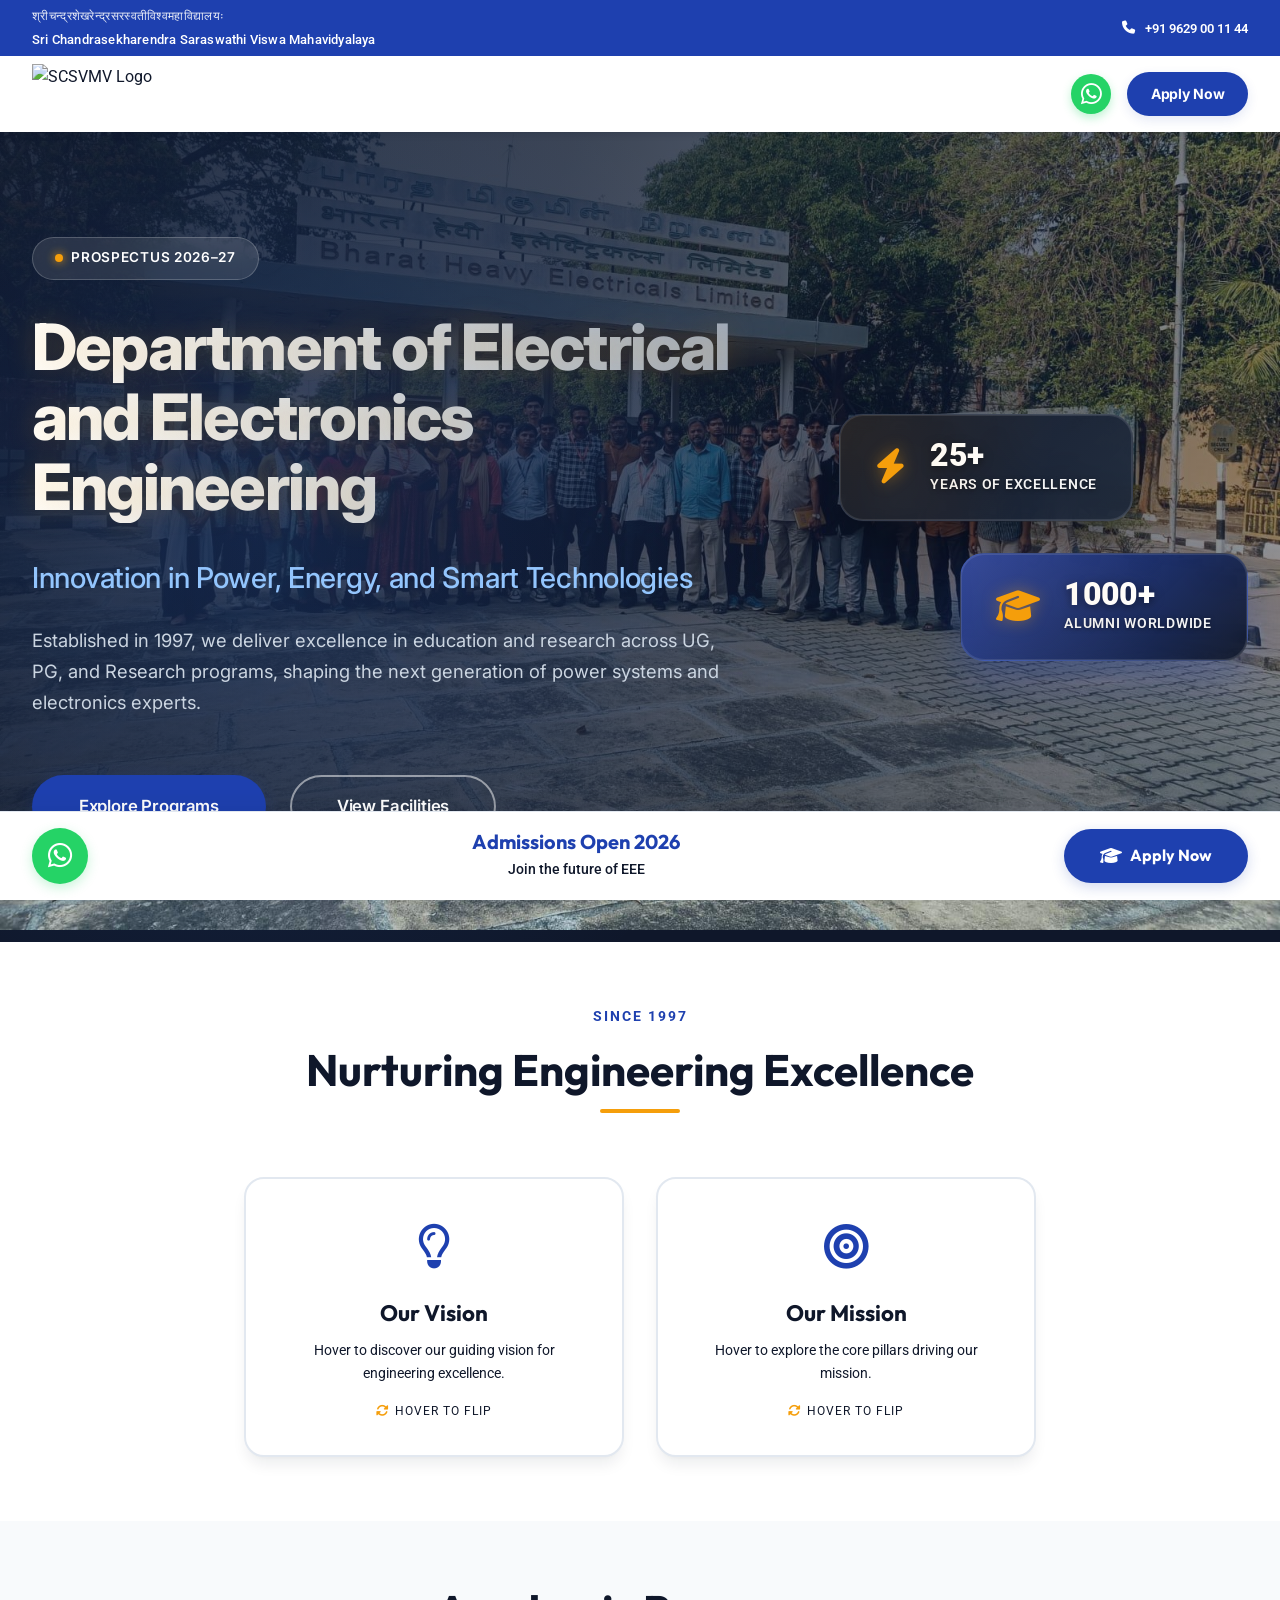
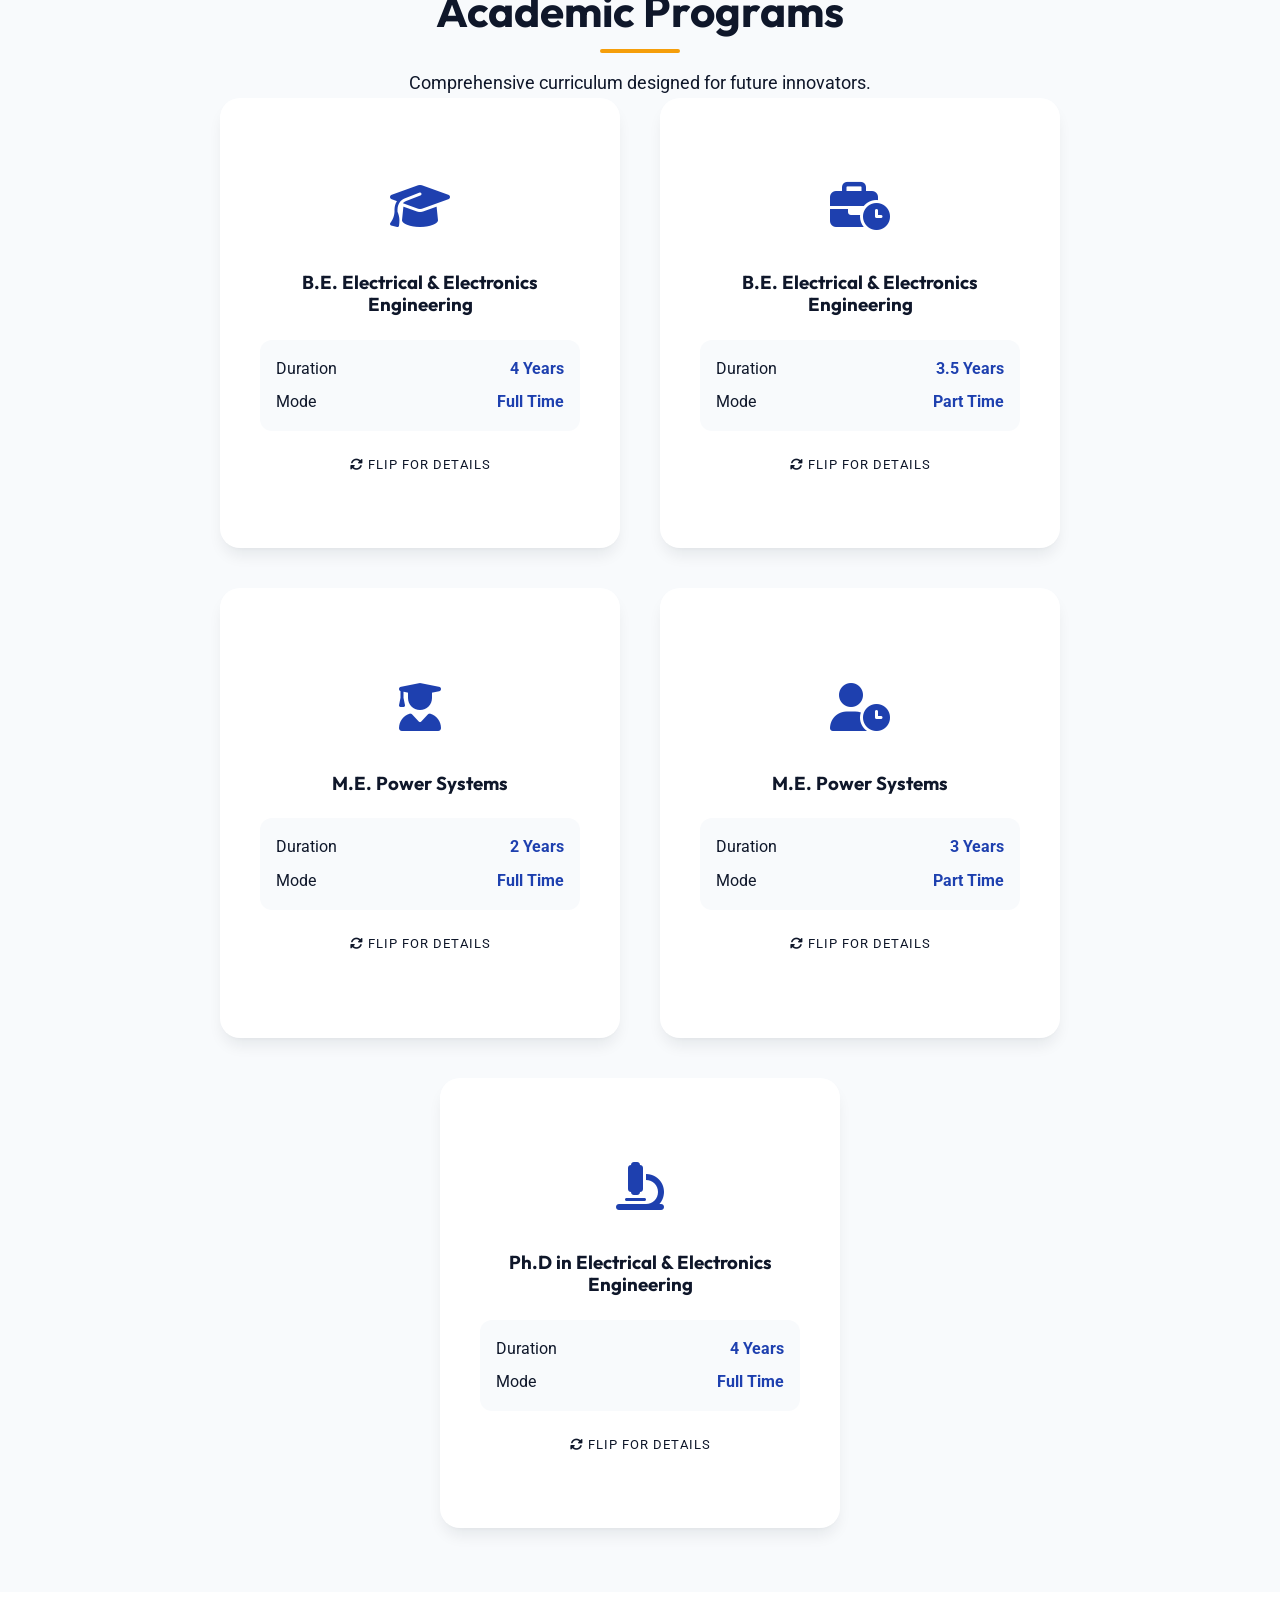
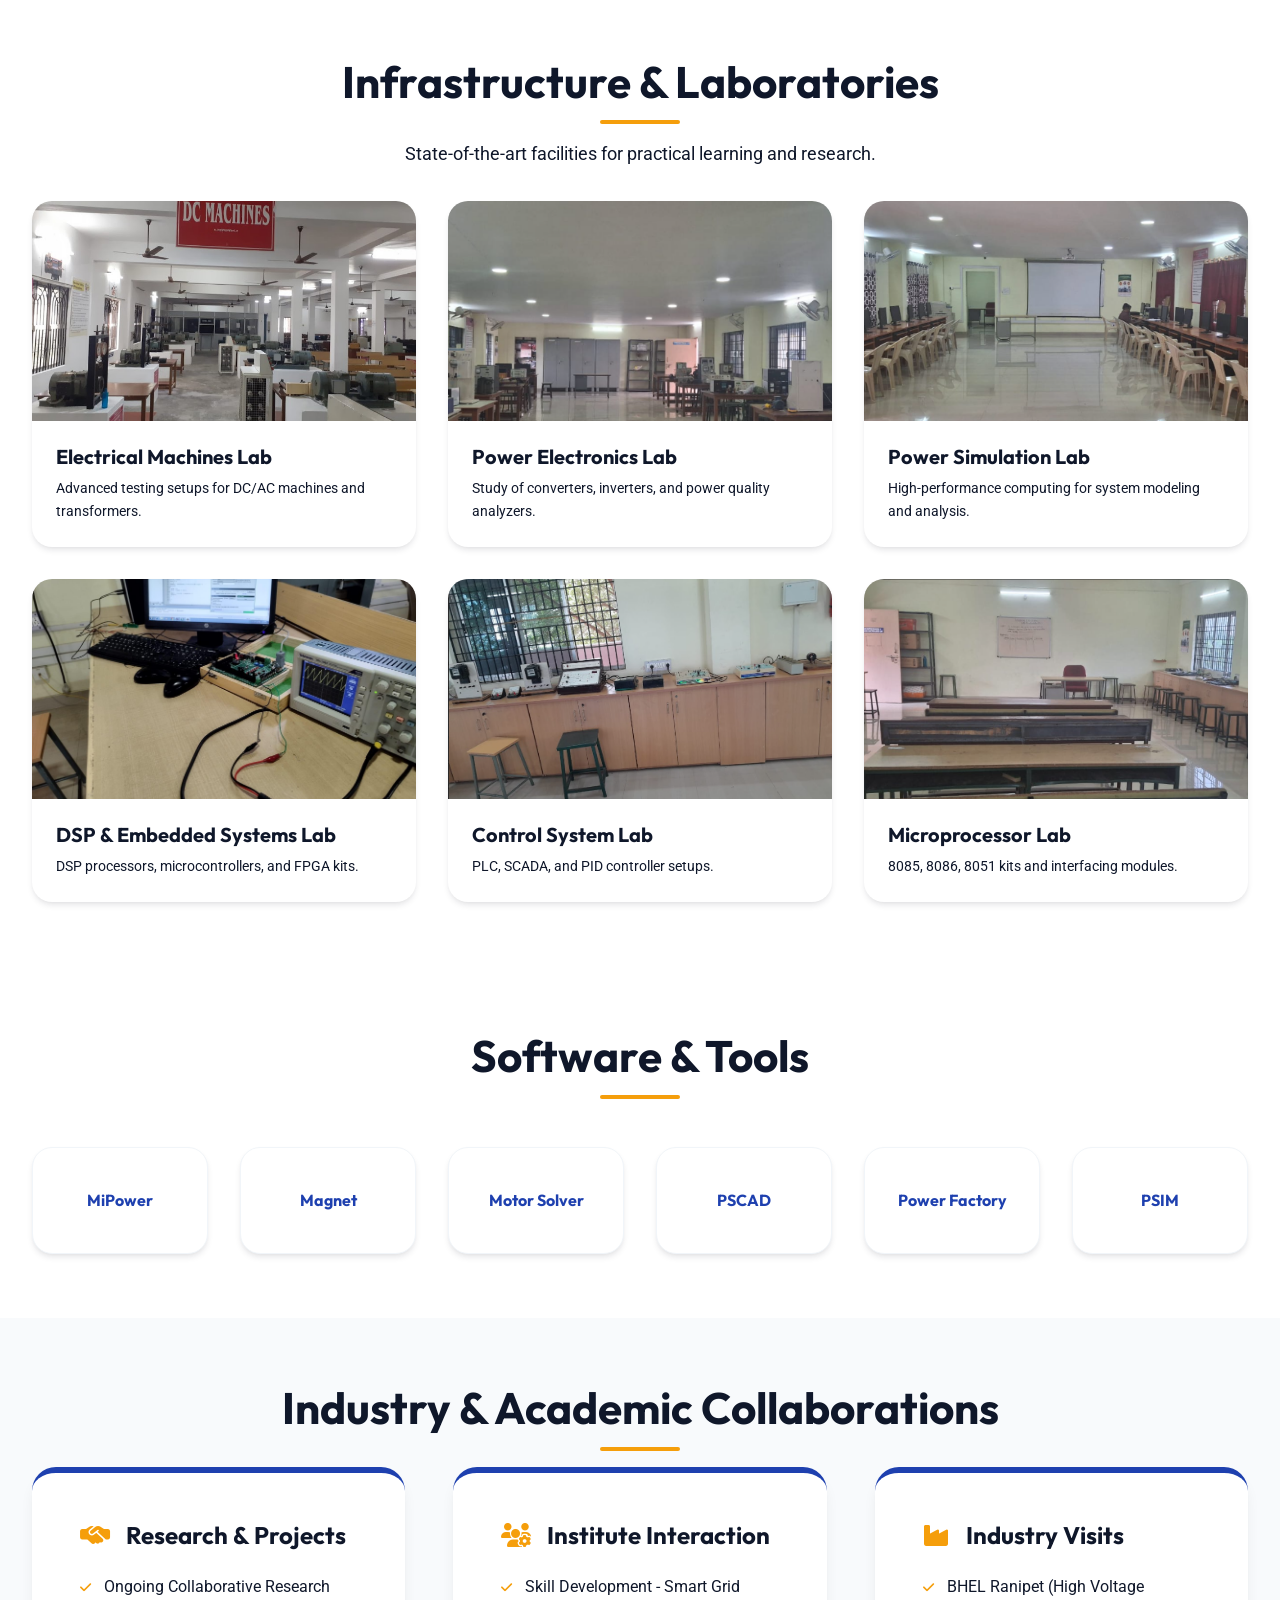
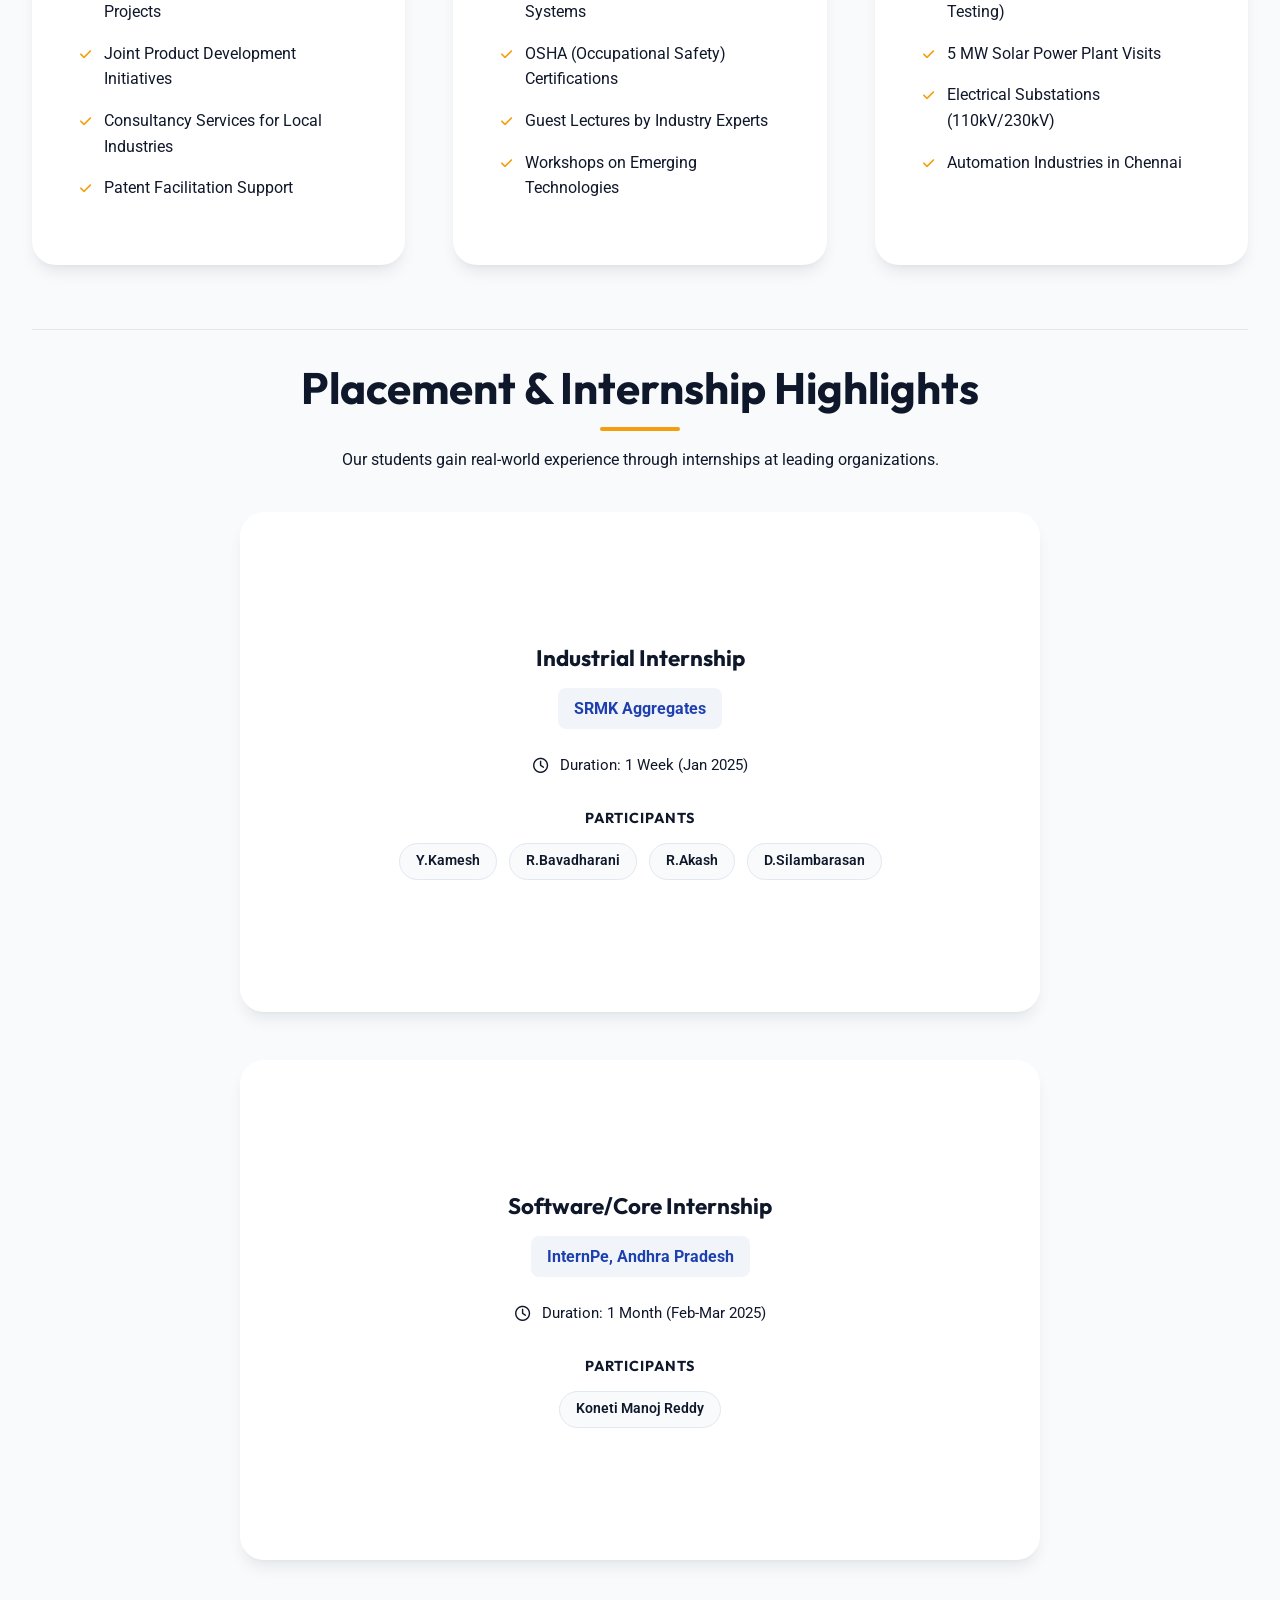
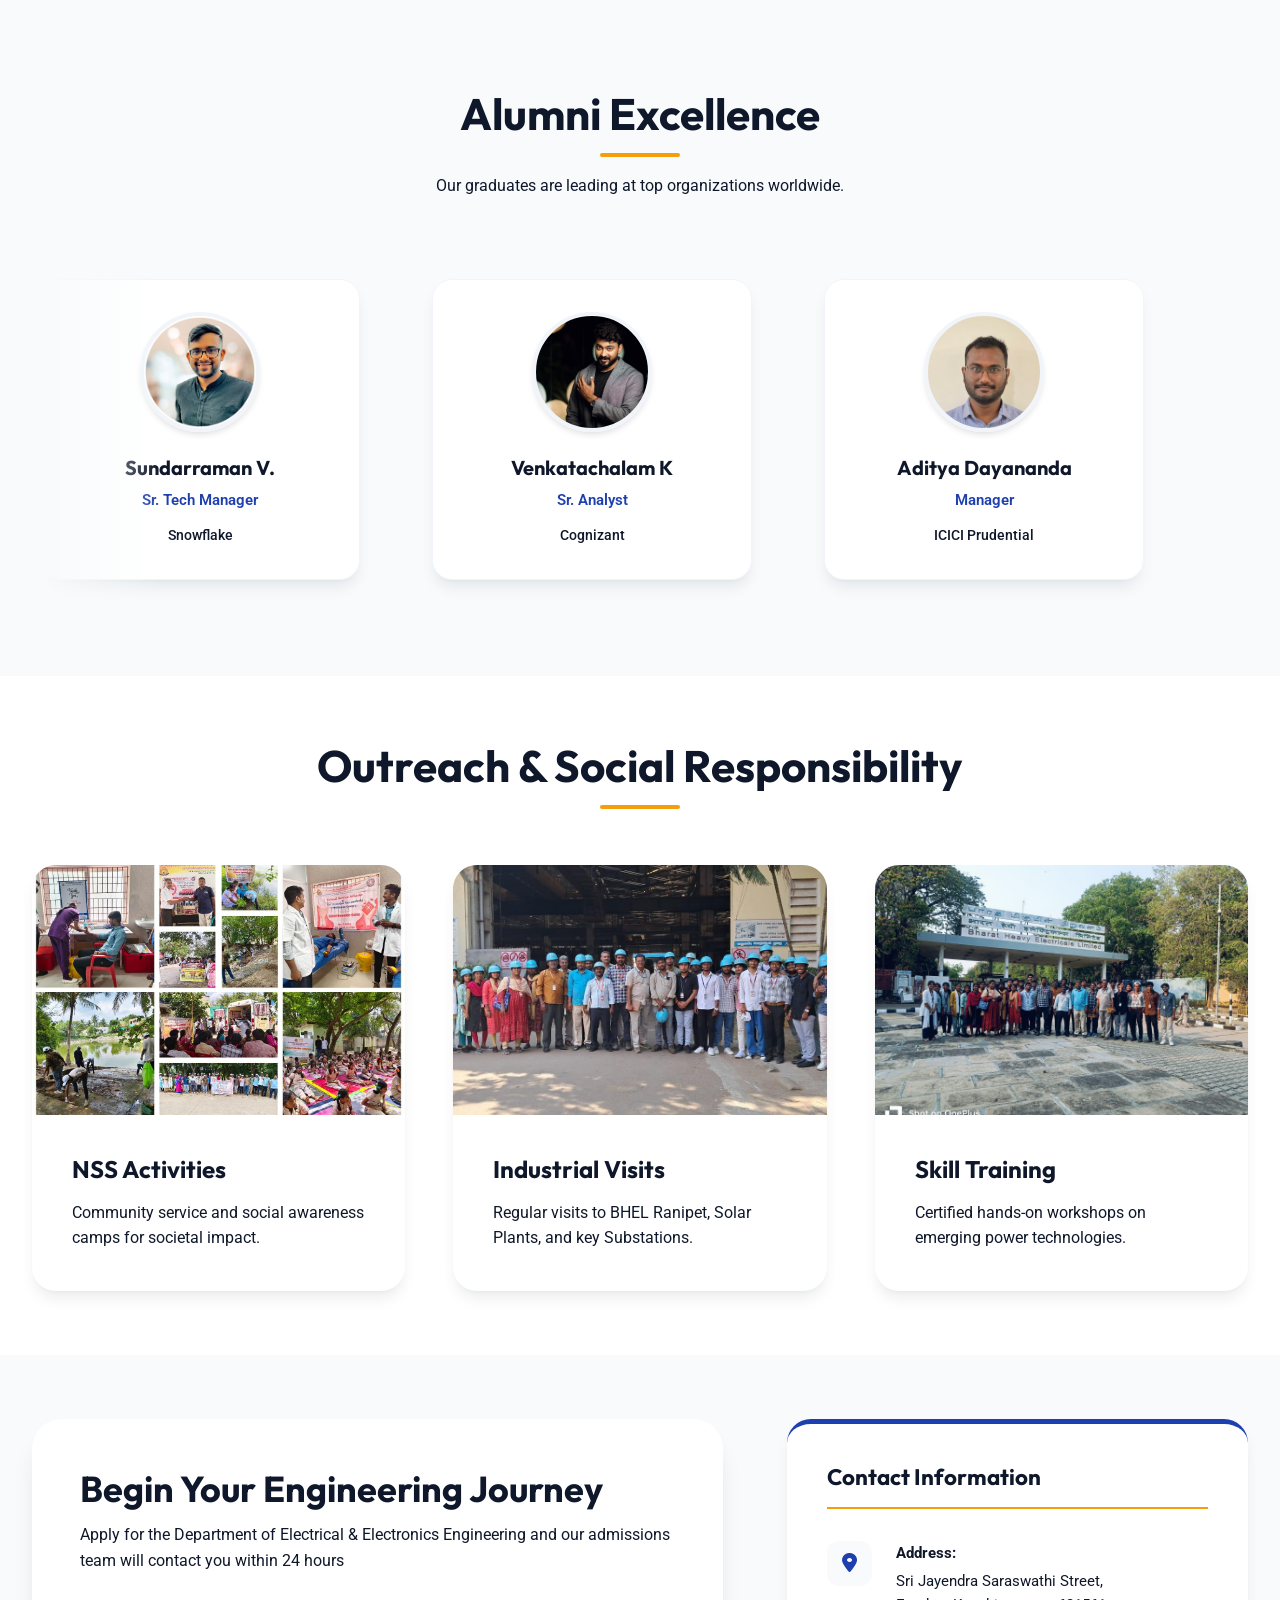
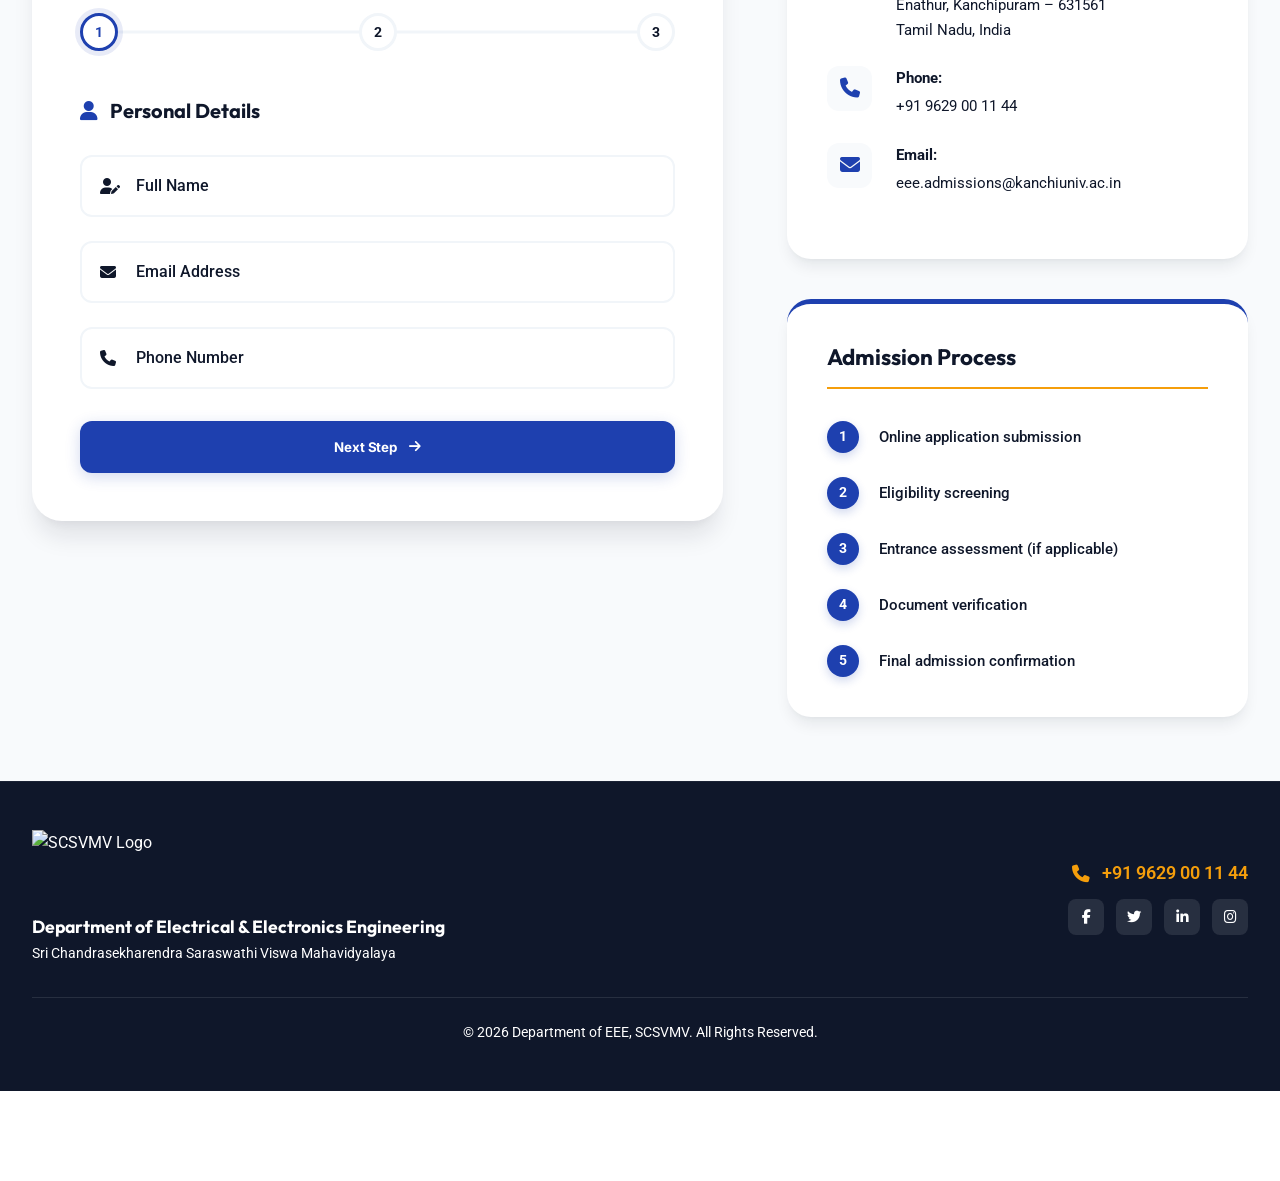
==== index.html @ 9b10cefb "Final Vercel deployment fix with npx and .nvmrc" ====
<!DOCTYPE html>
<html lang="en">

<head>
    <meta charset="UTF-8">
    <meta name="viewport" content="width=device-width, initial-scale=1.0">

    <!-- Microsoft Clarity -->
    <script type="text/javascript">
        (function(c,l,a,r,i,t,y){
            c[a]=c[a]||function(){(c[a].q=c[a].q||[]).push(arguments)};
            t=l.createElement(r);t.async=1;t.src="https://www.clarity.ms/tag/"+i;
            y=l.getElementsByTagName(r)[0];y.parentNode.insertBefore(t,y);
        })(window, document, "clarity", "script", "w0q8s4gyov");
    </script>

    <!-- Google Analytics -->
    <script async src="https://www.googletagmanager.com/gtag/js?id=G-TF6JBJ5G7D"></script>
    <script>
      window.dataLayer = window.dataLayer || [];
      function gtag(){dataLayer.push(arguments);}
      gtag('js', new Date());
      gtag('config', 'G-TF6JBJ5G7D');
    </script>

    <!-- Google Tag Manager -->
    <script>
    (function(w,d,s,l,i){w[l]=w[l]||[];w[l].push({'gtm.start':
    new Date().getTime(),event:'gtm.js'});var f=d.getElementsByTagName(s)[0],
    j=d.createElement(s),dl=l!='dataLayer'?'&l='+l:'';j.async=true;j.src=
    'https://www.googletagmanager.com/gtm.js?id='+i+dl;f.parentNode.insertBefore(j,f);
    })(window,document,'script','dataLayer','GTM-WL43S6D6');
    </script>

    <title>B.Tech EEE at SCSVMV Kanchipuram with Placement</title>
    <meta name="description"
        content="Study electrical systems, power, and electronics with hands-on labs and expert faculty at SCSVMV Kanchipuram with placement guidance.">
    <meta name="keywords" content="B.Tech EEE, Electrical and Electronics Engineering, SCSVMV Kanchipuram, placement guidance, electrical systems, power, electronics, hands-on labs, expert faculty, engineering admission">
    <meta property="og:title" content="B.Tech EEE at SCSVMV Kanchipuram with Placement">
    <meta property="og:description" content="Study electrical systems, power, and electronics with hands-on labs and expert faculty at SCSVMV Kanchipuram with placement guidance.">
    <!-- Google Fonts -->
    <link rel="preconnect" href="https://fonts.googleapis.com">
    <link rel="preconnect" href="https://fonts.gstatic.com" crossorigin>
    <link
        href="https://fonts.googleapis.com/css2?family=Inter:wght@300;400;500;600;700;800;900&family=Outfit:wght@300;400;500;600;700&family=Roboto:wght@300;400;500;700&display=swap"
        rel="stylesheet">
    <!-- CSS -->
    <link rel="stylesheet" href="style.css">
    <!-- Font Awesome for Icons -->
    <link rel="stylesheet" href="https://cdnjs.cloudflare.com/ajax/libs/font-awesome/6.4.0/css/all.min.css">

    <!-- Email Logic -->
    <script type="text/javascript" src="https://cdn.jsdelivr.net/npm/@emailjs/browser@3/dist/email.min.js"></script>
    <script src="email.js"></script>
</head>

<body>
    <!-- Google Tag Manager (noscript) -->
    <noscript><iframe src="https://www.googletagmanager.com/ns.html?id=GTM-WL43S6D6"
    height="0" width="0" style="display:none;visibility:hidden"></iframe></noscript>
    <!-- End Google Tag Manager (noscript) -->

    <!-- University Brand Header -->
    <header class="univ-header-wrapper">
        <!-- Top Info Bar (Blue) -->
        <div class="univ-header-top">
            <div class="container univ-top-container">
                <div class="top-left-branding">
                    <span class="sanskrit-text">श्रीचन्द्रशेखरेन्द्रसरस्वतीविश्वमहाविद्यालयः</span>
                    <span class="univ-name-en">Sri Chandrasekharendra Saraswathi Viswa Mahavidyalaya</span>
                </div>
                <div class="top-right-contact">
                    <a href="tel:+919629001144" class="top-phone">
                        <i class="fa-solid fa-phone"></i> +91 9629 00 11 44
                    </a>
                </div>
            </div>
        </div>

        <!-- Main Branding Bar (White) -->
        <div class="univ-header-main">
            <div class="container univ-main-container">
                <!-- Left Section: Branding -->
                <div class="univ-brand-left">
                    <div class="univ-logo-container">
                        <img src="https://kanchiuniv.ac.in/wp-content/uploads/2024/05/Sri-Chandrasekharendra-Saraswathi-Viswa-Mahavidyalaya-SCSVMV.png"
                            alt="SCSVMV Logo" class="univ-logo">
                    </div>

                </div>

                <!-- Center Section: Navigation -->
                <!--<nav class="nav-center-menu">
                    <ul>
                        <li><a href="#home">Home</a></li>
                        <li><a href="#about">About</a></li>
                        <li><a href="#courses">Academic</a></li>
                        <li><a href="#labs">Infrastructure</a></li>
                        <li><a href="#contact">Contact</a></li>
                    </ul>
                </nav>-->

                <!-- Right Section: Actions -->
                <div class="univ-actions-right">
                    <a href="https://wa.me/919629001144" target="_blank" class="whatsapp-header-btn"
                        title="Chat with us on WhatsApp">
                        <i class="fa-brands fa-whatsapp"></i>
                    </a>
                    <a href="https://admissions.kanchiuniv.ac.in/" target="_blank" class="btn btn-primary btn-apply-header">Apply Now</a>
                </div>
            </div>
        </div>
    </header>

    <!-- Hero Section -->
    <header class="hero" id="home">
        <div class="container">
            <div class="hero-grid">
                <div class="hero-content">
                    <span class="hero-badge">Prospectus 2026–27</span>
                    <h1 class="hero-title"><span class="text-accent">Department of Electrical and Electronics
                            Engineering</span></h1>
                    <p class="hero-subtitle">Innovation in Power, Energy, and Smart Technologies</p>
                    <p class="hero-intro">
                        Established in 1997, we deliver excellence in education and research across UG, PG, and Research
                        programs,
                        shaping the next generation of power systems and electronics experts.
                    </p>
                    <div class="hero-buttons">
                        <a href="#courses" class="btn btn-primary btn-large">Explore Programs</a>
                        <a href="#labs" class="btn btn-outline btn-large">View Facilities</a>
                    </div>
                </div>
                <!-- Floating Visual elements -->
                <div class="hero-image-panel">
                    <div class="hero-visual-card">
                        <div class="floating-stat-box">
                            <div class="stat-icon">
                                <i class="fa-solid fa-bolt"></i>
                            </div>
                            <div class="stat-info">
                                <span class="count">25+</span>
                                <span class="label">Years of Excellence</span>
                            </div>
                        </div>
                        <div class="floating-stat-box secondary">
                            <div class="stat-icon">
                                <i class="fa-solid fa-graduation-cap"></i>
                            </div>
                            <div class="stat-info">
                                <span class="count">1000+</span>
                                <span class="label">Alumni Worldwide</span>
                            </div>
                        </div>
                    </div>
                </div>
            </div>
        </div>
    </header>

    <!-- About Section -->
    <section class="about" id="about">
        <div class="container">
            <div class="about-content-centered">
                <div class="section-badge">Since 1997</div>
                <h2 class="section-title text-center">Nurturing Engineering Excellence</h2>

                <!-- Vision & Mission Flip Cards -->
                <div class="vm-flip-grid">
                    <!-- Vision Flip Card -->
                    <div class="vm-flip-card">
                        <div class="vm-flip-inner">
                            <div class="vm-flip-front">
                                <div class="vm-icon">
                                    <i class="fa-regular fa-lightbulb"></i>
                                </div>
                                <h3>Our Vision</h3>
                                <p>Hover to discover our guiding vision for engineering excellence.</p>
                                <div class="vm-flip-hint"><i class="fa-solid fa-rotate"></i> Hover to Flip</div>
                            </div>
                            <div class="vm-flip-back">
                                <div class="vm-icon">
                                    <i class="fa-regular fa-lightbulb"></i>
                                </div>
                                <h3>Vision</h3>
                                <p>To be an ambient venue for the people community to get excelled in the field of EEE along with traditional ethics.</p>
                            </div>
                        </div>
                    </div>

                    <!-- Mission Flip Card -->
                    <div class="vm-flip-card">
                        <div class="vm-flip-inner">
                            <div class="vm-flip-front">
                                <div class="vm-icon">
                                    <i class="fa-solid fa-bullseye"></i>
                                </div>
                                <h3>Our Mission</h3>
                                <p>Hover to explore the core pillars driving our mission.</p>
                                <div class="vm-flip-hint"><i class="fa-solid fa-rotate"></i> Hover to Flip</div>
                            </div>
                            <div class="vm-flip-back">
                                <div class="vm-icon">
                                    <i class="fa-solid fa-bullseye"></i>
                                </div>
                                <h3>Mission</h3>
                                <ul class="vm-mission-list">
                                    <li><i class="fa-solid fa-check"></i> Modern Infrastructure</li>
                                    <li><i class="fa-solid fa-check"></i> Industry Collaboration</li>
                                    <li><i class="fa-solid fa-check"></i> Student Personality</li>
                                </ul>
                            </div>
                        </div>
                    </div>
                </div>
            </div>
        </div>
    </section>

    <!-- Courses Section -->
    <section class="courses" id="courses">
        <div class="container">
            <h2 class="section-title text-center">Academic Programs</h2>
            <p class="section-desc text-center">Comprehensive curriculum designed for future innovators.</p>

            <div class="program-flip-grid">

                <!-- UG Full Time -->
                <div class="program-flip-card">
                    <div class="program-flip-inner">
                        <div class="program-flip-front">
                            <div class="program-icon-lg"><i class="fa-solid fa-graduation-cap"></i></div>
                            <h3>B.E. Electrical & Electronics Engineering</h3>
                            <div class="program-meta-box">
                                <div class="program-meta-row">
                                    <span class="program-meta-label">Duration</span>
                                    <span class="program-meta-val">4 Years</span>
                                </div>
                                <div class="program-meta-row">
                                    <span class="program-meta-label">Mode</span>
                                    <span class="program-meta-val">Full Time</span>
                                </div>
                            </div>
                            <div class="flip-hint"><i class="fa-solid fa-rotate"></i> Flip for Details</div>
                        </div>
                        <div class="program-flip-back">
                            <h4>Career Opportunities</h4>
                            <ul class="program-list">
                                <li>Power Sector</li>
                                <li>Green Energy Sector</li>
                                <li>Government & Public Sector</li>
                                <li>Higher Studies & Academic Roles</li>

                            </ul>
                            <h4>Industry Relevance</h4>
                            <ul class="program-list">

                                <li>Electric Vehicle (EV) Revolution</li>
                                <li>Automation & Industry 4.0</li>
                                <li>Backbone of Industrial Infrastructure</li>
                                <li>Growth of Renewable Energy</li>
                            </ul>
                        </div>
                    </div>
                </div>

                <!-- UG Part Time -->
                <div class="program-flip-card">
                    <div class="program-flip-inner">
                        <div class="program-flip-front">
                            <div class="program-icon-lg"><i class="fa-solid fa-business-time"></i></div>
                            <h3>B.E. Electrical & Electronics Engineering</h3>
                            <div class="program-meta-box">
                                <div class="program-meta-row">
                                    <span class="program-meta-label">Duration</span>
                                    <span class="program-meta-val">3.5 Years</span>
                                </div>
                                <div class="program-meta-row">
                                    <span class="program-meta-label">Mode</span>
                                    <span class="program-meta-val">Part Time</span>
                                </div>
                            </div>
                            <div class="flip-hint"><i class="fa-solid fa-rotate"></i> Flip for Details</div>
                        </div>
                        <div class="program-flip-back">
                            <h4>Career Opportunities</h4>
                            <ul class="program-list">
                                <li>Power Sector</li>
                                <li>Green Energy Sector</li>

                                <li>Higher Studies & Academic Roles</li>
                                <li>Entrepreneurship Opportunities</li>
                            </ul>
                            <h4>Industry Relevance</h4>
                            <ul class="program-list">

                                <li>Electric Vehicle (EV) Revolution</li>
                                <li>Automation & Industry 4.0</li>
                                <li>Backbone of Industrial Infrastructure</li>
                                <li>Growth of Renewable Energy</li>
                            </ul>
                        </div>
                    </div>
                </div>

                <!-- PG Full Time -->
                <div class="program-flip-card">
                    <div class="program-flip-inner">
                        <div class="program-flip-front">
                            <div class="program-icon-lg"><i class="fa-solid fa-user-graduate"></i></div>
                            <h3>M.E. Power Systems</h3>
                            <div class="program-meta-box">
                                <div class="program-meta-row">
                                    <span class="program-meta-label">Duration</span>
                                    <span class="program-meta-val">2 Years</span>
                                </div>
                                <div class="program-meta-row">
                                    <span class="program-meta-label">Mode</span>
                                    <span class="program-meta-val">Full Time</span>
                                </div>
                            </div>
                            <div class="flip-hint"><i class="fa-solid fa-rotate"></i> Flip for Details</div>
                        </div>
                        <div class="program-flip-back">
                            <h4>Career Opportunities</h4>
                            <ul class="program-list">

                                <li>Green Energy Sector</li>
                                <li>Government & Public Sector</li>
                                <li>Higher Studies & Academic Roles</li>
                                <li>Entrepreneurship Opportunities</li>
                            </ul>
                            <h4>Industry Relevance</h4>
                            <ul class="program-list">

                                <li>Electric Vehicle (EV) Revolution</li>
                                <li>Automation & Industry 4.0</li>
                                <li>Backbone of Industrial Infrastructure</li>
                                <li>Growth of Renewable Energy</li>
                            </ul>
                        </div>
                    </div>
                </div>

                <!-- PG Part Time -->
                <div class="program-flip-card">
                    <div class="program-flip-inner">
                        <div class="program-flip-front">
                            <div class="program-icon-lg"><i class="fa-solid fa-user-clock"></i></div>
                            <h3>M.E. Power Systems</h3>
                            <div class="program-meta-box">
                                <div class="program-meta-row">
                                    <span class="program-meta-label">Duration</span>
                                    <span class="program-meta-val">3 Years</span>
                                </div>
                                <div class="program-meta-row">
                                    <span class="program-meta-label">Mode</span>
                                    <span class="program-meta-val">Part Time</span>
                                </div>
                            </div>
                            <div class="flip-hint"><i class="fa-solid fa-rotate"></i> Flip for Details</div>
                        </div>
                        <div class="program-flip-back">
                            <h4>Career Opportunities</h4>
                            <ul class="program-list">
                                <li>Power Sector</li>
                                <li>Green Energy Sector</li>
                                <li>Government & Public Sector</li>
                                <li>Higher Studies & Academic Roles</li>

                            </ul>
                            <h4>Industry Relevance</h4>
                            <ul class="program-list">
                                <li>Digitalization & Smart Energy Systems</li>

                                <li>Automation & Industry 4.0</li>
                                <li>Backbone of Industrial Infrastructure</li>
                                <li>Growth of Renewable Energy</li>
                            </ul>
                        </div>
                    </div>
                </div>

                <!-- PhD Research -->
                <div class="program-flip-card">
                    <div class="program-flip-inner">
                        <div class="program-flip-front">
                            <div class="program-icon-lg"><i class="fa-solid fa-microscope"></i></div>
                            <h3>Ph.D in Electrical & Electronics Engineering</h3>
                            <div class="program-meta-box">
                                <div class="program-meta-row">
                                    <span class="program-meta-label">Duration</span>
                                    <span class="program-meta-val">4 Years</span>
                                </div>
                                <div class="program-meta-row">
                                    <span class="program-meta-label">Mode</span>
                                    <span class="program-meta-val">Full Time</span>
                                </div>
                            </div>
                            <div class="flip-hint"><i class="fa-solid fa-rotate"></i> Flip for Details</div>
                        </div>
                        <div class="program-flip-back">
                            <h4>Research Focus Areas</h4>
                            <ul class="program-list">
                                <li>Advanced Power Systems Research</li>
                                <li>Smart Grid Technologies</li>
                                <li>Renewable Energy Systems</li>

                                <li>Industrial Automation Research</li>
                                <li>Energy Optimization</li>
                                <li>Embedded & Intelligent Systems</li>
                            </ul>
                        </div>
                    </div>
                </div>

            </div>
        </div>
    </section>

    <!-- Lab Section -->
    <section class="labs" id="labs">
        <div class="container">
            <div class="section-header text-center">
                <h2 class="section-title">Infrastructure & Laboratories</h2>
                <p class="section-desc">State-of-the-art facilities for practical learning and research.</p>
            </div>
            <div class="lab-grid-responsive">
                <!-- Lab 1 -->
                <div class="lab-item-card">
                    <img src="assets/images/lab_machines.png" alt="Electrical Machines Lab">
                    <div class="lab-info">
                        <h3>Electrical Machines Lab</h3>
                        <p>Advanced testing setups for DC/AC machines and transformers.</p>
                    </div>
                </div>
                <!-- Lab 2 -->
                <div class="lab-item-card">
                    <img src="assets/images/lab_power_elec.png" alt="Power Electronics Lab">
                    <div class="lab-info">
                        <h3>Power Electronics Lab</h3>
                        <p>Study of converters, inverters, and power quality analyzers.</p>
                    </div>
                </div>
                <!-- Lab 3 -->
                <div class="lab-item-card">
                    <img src="assets/images/lab_simulation.png" alt="Power Simulation Lab">
                    <div class="lab-info">
                        <h3>Power Simulation Lab</h3>
                        <p>High-performance computing for system modeling and analysis.</p>
                    </div>
                </div>
                <!-- Lab 4 -->
                <div class="lab-item-card">
                    <img src="assets/images/lab_dsp.jpg" alt="DSP & Embedded Systems Lab">
                    <div class="lab-info">
                        <h3>DSP & Embedded Systems Lab</h3>
                        <p>DSP processors, microcontrollers, and FPGA kits.</p>
                    </div>
                </div>
                <!-- Lab 5 -->
                <div class="lab-item-card">
                    <img src="assets/images/lab_control.png" alt="Control System Lab">
                    <div class="lab-info">
                        <h3>Control System Lab</h3>
                        <p>PLC, SCADA, and PID controller setups.</p>
                    </div>
                </div>
                <!-- Lab 6 -->
                <div class="lab-item-card">
                    <img src="assets/images/lab_micro.png" alt="Microprocessor Lab">
                    <div class="lab-info">
                        <h3>Microprocessor Lab</h3>
                        <p>8085, 8086, 8051 kits and interfacing modules.</p>
                    </div>
                </div>
            </div>
        </div>
    </section>

    <!-- Software Tools -->
    <section class="software">
        <div class="container">
            <h2 class="section-title text-center">Software & Tools</h2>
            <div class="software-grid">
                <div class="soft-brand">MiPower</div>
                <div class="soft-brand">Magnet</div>
                <div class="soft-brand">Motor Solver</div>
                <div class="soft-brand">PSCAD</div>
                <div class="soft-brand">Power Factory</div>
                <div class="soft-brand">PSIM</div>
            </div>
        </div>
    </section>

    <!-- Industry Collaborations & MoUs -->
    <section class="collaborations">
        <div class="container">
            <h2 class="section-title text-center">Industry & Academic Collaborations</h2>
            <div class="collab-grid">
                <div class="collab-card">
                    <h3><i class="fa-solid fa-handshake-simple"></i> Research & Projects</h3>
                    <ul>
                        <li>Ongoing Collaborative Research Projects</li>
                        <li>Joint Product Development Initiatives</li>
                        <li>Consultancy Services for Local Industries</li>
                        <li>Patent Facilitation Support</li>
                    </ul>
                </div>
                <div class="collab-card">
                    <h3><i class="fa-solid fa-users-gear"></i> Institute Interaction</h3>
                    <ul>
                        <li>Skill Development - Smart Grid Systems</li>
                        <li>OSHA (Occupational Safety) Certifications</li>
                        <li>Guest Lectures by Industry Experts</li>
                        <li>Workshops on Emerging Technologies</li>
                    </ul>
                </div>
                <div class="collab-card">
                    <h3><i class="fa-solid fa-industry"></i> Industry Visits</h3>
                    <ul>
                        <li>BHEL Ranipet (High Voltage Testing)</li>
                        <li>5 MW Solar Power Plant Visits</li>
                        <li>Electrical Substations (110kV/230kV)</li>
                        <li>Automation Industries in Chennai</li>
                    </ul>
                </div>
            </div>

            <!-- Internship Showcase (Real Data) -->
            <div class="internship-showcase">
                <h2 class="section-title text-center">Placement & Internship Highlights</h2>
                <p class="text-center mb-50">Our students gain real-world experience through internships at leading
                    organizations.</p>
                <div class="intern-grid">
                    <!-- Internship Flip Card 1 -->
                    <div class="flip-card">
                        <div class="flip-card-inner">
                            <div class="flip-card-front">
                                <h3>Industrial Internship</h3>
                                <div class="intern-company-badge">SRMK Aggregates</div>
                                <div class="intern-meta">
                                    <i class="fa-regular fa-clock"></i>
                                    <span>Duration: 1 Week (Jan 2025)</span>
                                </div>
                                <div class="intern-participants">
                                    <h4>Participants</h4>
                                    <div class="participant-tags">
                                        <span class="p-tag">Y.Kamesh</span>
                                        <span class="p-tag">R.Bavadharani</span>
                                        <span class="p-tag">R.Akash</span>
                                        <span class="p-tag">D.Silambarasan</span>
                                    </div>
                                </div>
                            </div>
                            <div class="flip-card-back">
                                <img src="assets/images/internship_srmk.jpg" alt="SRMK Aggregates Internship" class="upright-image">
                            </div>
                        </div>
                    </div>

                    <!-- Internship Flip Card 2 -->
                    <div class="flip-card">
                        <div class="flip-card-inner">
                            <div class="flip-card-front">
                                <h3>Software/Core Internship</h3>
                                <div class="intern-company-badge">InternPe, Andhra Pradesh</div>
                                <div class="intern-meta">
                                    <i class="fa-regular fa-clock"></i>
                                    <span>Duration: 1 Month (Feb-Mar 2025)</span>
                                </div>
                                <div class="intern-participants">
                                    <h4>Participants</h4>
                                    <div class="participant-tags">
                                        <span class="p-tag">Koneti Manoj Reddy</span>
                                    </div>
                                </div>
                            </div>
                            <div class="flip-card-back">
                                <img src="assets/images/internship_internpe.jpg" alt="InternPe Internship">
                            </div>
                        </div>
                    </div>
                </div>
            </div>
        </div>
    </section>

    <!-- Alumni Excellence Section -->
    <section class="alumni" id="alumni">
        <div class="container">
            <div class="section-header text-center">
                <h2 class="section-title">Alumni Excellence</h2>
                <p class="section-subtitle">Our graduates are leading at top organizations worldwide.</p>
            </div>

            <div class="alumni-carousel-wrapper">
                <!-- Track -->
                <div class="alumni-track-container">
                    <div class="alumni-track">
                        <!-- Card 1: Sundarraman V. -->
                        <div class="alumni-card">
                            <div class="alumni-img" style="background-image: url('assets/images/alumni_sundarraman.png');">
                            </div>
                            <div class="alumni-info">
                                <h4>Sundarraman V.</h4>
                                <span class="alumni-designation">Sr. Tech Manager</span>
                                <span class="alumni-org">Snowflake</span>
                            </div>
                        </div>

                        <!-- Card 2: Venkatachalam K -->
                        <div class="alumni-card">
                            <div class="alumni-img" style="background-image: url('assets/images/alumni_venkatachalam.png');">
                            </div>
                            <div class="alumni-info">
                                <h4>Venkatachalam K</h4>
                                <span class="alumni-designation">Sr. Analyst</span>
                                <span class="alumni-org">Cognizant</span>
                            </div>
                        </div>

                        <!-- Card 3: Aditya Dayananda -->
                        <div class="alumni-card">
                            <div class="alumni-img" style="background-image: url('assets/images/alumni_aditya_d.jpg');"></div>
                            <div class="alumni-info">
                                <h4>Aditya Dayananda</h4>
                                <span class="alumni-designation">Manager</span>
                                <span class="alumni-org">ICICI Prudential</span>
                            </div>
                        </div>

                        <!-- Card 4: Rohith Lavakumar -->
                        <div class="alumni-card">
                            <div class="alumni-img" style="background-image: url('assets/images/alumni_rohith.png');">
                            </div>
                            <div class="alumni-info">
                                <h4>Rohith Lavakumar</h4>
                                <span class="alumni-designation">Site Engineer</span>
                                <span class="alumni-org">Sekura Energy</span>
                            </div>
                        </div>

                        <!-- Card 5: Charan Raj -->
                        <div class="alumni-card">
                            <div class="alumni-img" style="background-image: url('assets/images/alumni_charan.png');"></div>
                            <div class="alumni-info">
                                <h4>Charan Raj</h4>
                                <span class="alumni-designation">Principal Engineer</span>
                                <span class="alumni-org">Palo Alto</span>
                            </div>
                        </div>

                        <!-- Card 6: Ravishankar Balou -->
                        <div class="alumni-card">
                            <div class="alumni-img" style="background-image: url('assets/images/alumni_ravishankar.png');">
                            </div>
                            <div class="alumni-info">
                                <h4>Ravishankar Balou</h4>
                                <span class="alumni-designation">VP</span>
                                <span class="alumni-org">Goldman Sachs</span>
                            </div>
                        </div>
                    </div>
                </div>
            </div>
        </div>
    </section>
    </section>


    <!-- Outreach -->
    <section class="outreach">
        <div class="container">
            <h2 class="section-title text-center">Outreach & Social Responsibility</h2>
            <div class="outreach-grid">
                <div class="outreach-item">
                    <img src="assets/images/outreach_nss.jpg" alt="NSS">
                    <div class="outreach-text">
                        <h3>NSS Activities</h3>
                        <p>Community service and social awareness camps for societal impact.</p>
                    </div>
                </div>
                <div class="outreach-item">
                    <img src="assets/images/outreach_visit.jpg" alt="Industrial Visit">
                    <div class="outreach-text">
                        <h3>Industrial Visits</h3>
                        <p>Regular visits to BHEL Ranipet, Solar Plants, and key Substations.</p>
                    </div>
                </div>
                <div class="outreach-item">
                    <img src="assets/images/hero_bg.jpg" alt="Training">
                    <div class="outreach-text">
                        <h3>Skill Training</h3>
                        <p>Certified hands-on workshops on emerging power technologies.</p>
                    </div>
                </div>
            </div>
        </div>
    </section>

    <!-- Apply Section -->
    <section class="apply-section" id="apply">
        <div class="container overflow-visible">
            <div class="apply-grid">
                <!-- Left: Application Form -->
                <div class="apply-form-container">
                    <div class="apply-header">
                        <h2 class="form-title">Begin Your Engineering Journey</h2>
                        <p class="form-subtitle">Apply for the Department of Electrical & Electronics Engineering and
                            our admissions team will contact you within 24 hours</p>
                    </div>

                    <form id="admissionForm">
                        <!-- Progress Indicator -->
                        <div class="form-progress-indicator">
                            <div class="progress-bar-fill" id="progressBar" style="width: 0%;"></div>
                            <div class="step-node active" data-step="1">1</div>
                            <div class="step-node" data-step="2">2</div>
                            <div class="step-node" data-step="3">3</div>
                        </div>

                        <!-- Step 1: Personal Details -->
                        <div class="form-step active" data-step="1">
                            <div class="form-section">
                                <h3 class="form-section-header"><i class="fa-solid fa-user"></i> Personal Details</h3>
                                <div class="form-row">
                                    <div class="form-group floating-label-group">
                                        <div class="input-with-icon">
                                            <input type="text" id="fullName" name="from_name" required placeholder=" "
                                                autocomplete="name">
                                            <i class="fa-solid fa-user-pen field-icon"></i>
                                            <label for="fullName">Full Name</label>
                                        </div>
                                    </div>
                                    <div class="form-group floating-label-group">
                                        <div class="input-with-icon">
                                            <input type="email" id="email" name="reply_to" required placeholder=" "
                                                autocomplete="email">
                                            <i class="fa-solid fa-envelope field-icon"></i>
                                            <label for="email">Email Address</label>
                                        </div>
                                    </div>
                                </div>
                                <div class="form-group floating-label-group">
                                    <div class="input-with-icon">
                                        <input type="tel" id="phone" name="phone_number" required placeholder=" "
                                            autocomplete="tel">
                                        <i class="fa-solid fa-phone field-icon"></i>
                                        <label for="phone">Phone Number</label>
                                    </div>
                                </div>
                            </div>
                            <div class="step-actions">
                                <button type="button" class="btn btn-primary btn-next btn-ripple">
                                    Next Step <i class="fa-solid fa-arrow-right"></i>
                                </button>
                            </div>
                        </div>

                        <!-- Step 2: Academic & Program -->
                        <div class="form-step" data-step="2">
                            <div class="form-section">
                                <h3 class="form-section-header"><i class="fa-solid fa-graduation-cap"></i> Academic &
                                    Program</h3>
                                <div class="form-group floating-label-group">
                                    <div class="input-with-icon">
                                        <select id="program" name="selected_program" required
                                            onchange="this.setAttribute('value', this.value);">
                                            <option value="" disabled selected></option>
                                            <option value="be_ft">B.E Electrical & Electronics Engineering (Full Time) –
                                                4 Years</option>
                                            <option value="be_pt">B.E Electrical & Electronics Engineering (Part Time) –
                                                3.5 Years</option>
                                            <option value="me_ps_ft">M.E Power Systems (Full Time) – 2 Years</option>
                                            <option value="me_ps_pt">M.E Power Systems (Part Time) – 3 Years</option>
                                            <option value="phd">Ph.D in Electrical & Electronics Engineering (Full Time)
                                            </option>
                                        </select>
                                        <i class="fa-solid fa-book-open field-icon"></i>
                                        <label for="program">Program of Interest</label>
                                    </div>
                                </div>
                                <div class="form-group floating-label-group">
                                    <div class="input-with-icon">
                                        <input type="text" id="qualification" name="qualification" required
                                            placeholder=" ">
                                        <i class="fa-solid fa-award field-icon"></i>
                                        <label for="qualification">Highest Qualification (e.g., 12th, Diploma)</label>
                                    </div>
                                </div>
                            </div>
                            <div class="step-actions">
                                <button type="button" class="btn btn-prev">Back</button>
                                <button type="button" class="btn btn-primary btn-next btn-ripple">
                                    Next Step <i class="fa-solid fa-arrow-right"></i>
                                </button>
                            </div>
                        </div>

                        <!-- Step 3: Finalize -->
                        <div class="form-step" data-step="3">
                            <div class="form-section">
                                <h3 class="form-section-header"><i class="fa-solid fa-message"></i> Additional
                                    Information</h3>
                                <div class="form-group floating-label-group">
                                    <div class="input-with-icon">
                                        <textarea id="message" name="message" rows="4" placeholder=" "></textarea>
                                        <label for="message">Tell us about your interests (Optional)</label>
                                    </div>
                                </div>
                            </div>
                            <div class="step-actions">
                                <button type="button" class="btn btn-prev">Back</button>
                                <button type="submit" class="btn btn-primary btn-submit btn-ripple" id="submitBtn"
                                    disabled>
                                    <span class="btn-text">Submit Application <i
                                            class="fa-solid fa-paper-plane"></i></span>
                                    <div class="spinner"></div>
                                </button>
                            </div>
                        </div>
                    </form>

                    <!-- Success Message -->
                    <div id="formSuccess" style="display: none;">
                        <div class="form-success-wrapper">
                            <div class="success-icon"><i class="fa-solid fa-check"></i></div>
                            <h3>Application Submitted!</h3>
                            <p>We have received your enquiry. Our admission cell will contact you shortly.</p>
                            <button onclick="resetForm()" class="btn btn-primary">Submit Another</button>
                        </div>
                    </div>
                </div>

                <!-- Right Side Information Panel -->
                <div class="apply-info-panel">
                    <!-- Contact Card -->
                    <div class="info-card">
                        <h3 class="info-card-title">Contact Information</h3>
                        <div class="info-item">
                            <i class="fa-solid fa-location-dot"></i>
                            <div>
                                <strong>Address:</strong>
                                <p>Sri Jayendra Saraswathi Street,<br>Enathur, Kanchipuram – 631561<br>Tamil Nadu, India
                                </p>
                            </div>
                        </div>
                        <div class="info-item">
                            <i class="fa-solid fa-phone"></i>
                            <div>
                                <strong>Phone:</strong>
                                <p>+91 9629 00 11 44</p>
                            </div>
                        </div>
                        <div class="info-item">
                            <i class="fa-solid fa-envelope"></i>
                            <div>
                                <strong>Email:</strong>
                                <p>eee.admissions@kanchiuniv.ac.in</p>
                            </div>
                        </div>
                    </div>

                    <!-- Admission Process Card -->
                    <div class="info-card">
                        <h3 class="info-card-title">Admission Process</h3>
                        <div class="process-steps">
                            <div class="step">
                                <span class="step-num">1</span>
                                <p>Online application submission</p>
                            </div>
                            <div class="step">
                                <span class="step-num">2</span>
                                <p>Eligibility screening</p>
                            </div>
                            <div class="step">
                                <span class="step-num">3</span>
                                <p>Entrance assessment (if applicable)</p>
                            </div>
                            <div class="step">
                                <span class="step-num">4</span>
                                <p>Document verification</p>
                            </div>
                            <div class="step">
                                <span class="step-num">5</span>
                                <p>Final admission confirmation</p>
                            </div>
                        </div>
                    </div>
                </div>
            </div>
        </div>
    </section>

    <!-- Footer -->
    <footer class="footer">
        <div class="container">
            <div class="footer-simple-layout">
                <!-- Left: Identity -->
                <div class="footer-left">
                    <img src="https://kanchiuniv.ac.in/wp-content/uploads/2024/05/Sri-Chandrasekharendra-Saraswathi-Viswa-Mahavidyalaya-SCSVMV.png"
                        alt="SCSVMV Logo" class="footer-logo">
                    <div class="footer-identity-text">
                        <h3 class="footer-dept-name">Department of Electrical & Electronics Engineering</h3>
                        <p class="footer-univ-name">Sri Chandrasekharendra Saraswathi Viswa Mahavidyalaya</p>
                    </div>
                </div>

                <!-- Right: Contact -->
                <div class="footer-right">
                    <a href="tel:+919629001144" class="footer-contact-item" aria-label="Call +91 9629 00 11 44">
                        <i class="fa-solid fa-phone"></i>
                        <span>+91 9629 00 11 44</span>
                    </a>
                    <div class="footer-social-icons">
                        <a href="https://www.facebook.com/SCSVMVDU/" target="_blank" rel="noopener noreferrer"
                            aria-label="Facebook"><i class="fa-brands fa-facebook-f"></i></a>
                        <a href="https://x.com/SCSVMVDU" target="_blank" rel="noopener noreferrer"
                            aria-label="Twitter"><i class="fa-brands fa-twitter"></i></a>
                        <a href="https://www.linkedin.com/school/scsvmvuniv" target="_blank" rel="noopener noreferrer"
                            aria-label="LinkedIn"><i class="fa-brands fa-linkedin-in"></i></a>
                        <a href="https://www.instagram.com/scsvmvdu/" target="_blank" rel="noopener noreferrer"
                            aria-label="Instagram"><i class="fa-brands fa-instagram"></i></a>
                    </div>
                </div>
            </div>

            <div class="footer-simple-bottom">
                <p>&copy; 2026 Department of EEE, SCSVMV. All Rights Reserved.</p>
            </div>
        </div>
    </footer>

    <!-- Fixed Bottom Action Bar -->
    <div class="fixed-action-bar">
        <div class="container">
            <!-- Desktop Layout (≥1024px): WhatsApp Left | Text Center | Apply Now Right -->
            <div class="fab-desktop">
                <div class="fab-left">
                    <a href="https://wa.me/919629001144" target="_blank" class="fab-whatsapp-btn"
                        title="Chat with us on WhatsApp" aria-label="WhatsApp">
                        <i class="fa-brands fa-whatsapp"></i>
                    </a>
                </div>
                <div class="fab-center">
                    <div class="fab-admission-text">
                        <strong>Admissions Open 2026</strong>
                        <span>Join the future of EEE</span>
                    </div>
                </div>
                <div class="fab-right">
                    <a href="https://admissions.kanchiuniv.ac.in/" target="_blank" class="fab-apply-btn">
                        <i class="fa-solid fa-graduation-cap"></i> Apply Now
                    </a>
                </div>
            </div>

            <!-- Mobile Layout (≤767px): Call | WhatsApp | Apply Now -->
            <div class="fab-mobile">
                <a href="tel:+919629001144" class="fab-mobile-btn fab-call-btn" aria-label="Call Now">
                    <i class="fa-solid fa-phone"></i>
                    <span>Call Now</span>
                </a>
                <a href="https://wa.me/919629001144" target="_blank" class="fab-mobile-btn fab-whatsapp-btn-mobile"
                    aria-label="WhatsApp">
                    <i class="fa-brands fa-whatsapp"></i>
                    <span>WhatsApp</span>
                </a>
                <a href="https://admissions.kanchiuniv.ac.in/" target="_blank" class="fab-mobile-btn fab-apply-btn-mobile" aria-label="Apply Now">
                    <i class="fa-solid fa-graduation-cap"></i>
                    <span>Apply Now</span>
                </a>
            </div>
        </div>
    </div>

    <!-- Scripts -->
    <script src="script.js"></script>
</body>

</html>
---- style.css ----
/* 
   =========================================
   EEE Department - SCSVMV University
   Standardized Academic Design System
   ========================================= 
*/

:root {
    /* Primary Colors */
    --primary-blue: #1e40af;
    /* Navy */
    --secondary-blue: #3b82f6;
    /* Royal Blue */
    --accent-gold: #f59e0b;
    /* Main Accent */
    --dark-gold: #d97706;

    /* Neutral Palette */
    --white: #ffffff;
    --light-gray: #f8fafc;
    --medium-gray: #e2e8f0;
    --dark-gray: #64748b;
    --text-dark: #0f172a;
    --text-light: #64748b;

    /* Slate Colors */
    --slate-50: #f8fafc;
    --slate-100: #f1f5f9;
    --slate-200: #e2e8f0;
    --slate-800: #1e293b;
    --slate-900: #0f172a;

    /* Semantic Mappings */
    --primary-color: var(--primary-blue);
    --secondary-color: var(--secondary-blue);
    --accent-color: var(--accent-gold);
    --bg-light: var(--slate-50);

    /* Shadows (Soft & Premium) */
    --shadow-sm: 0 1px 3px rgba(15, 23, 42, 0.08);
    --shadow-md: 0 4px 6px -1px rgba(15, 23, 42, 0.1), 0 2px 4px -2px rgba(15, 23, 42, 0.05);
    --shadow-lg: 0 10px 15px -3px rgba(15, 23, 42, 0.08), 0 4px 6px -4px rgba(15, 23, 42, 0.05);
    --shadow-xl: 0 20px 25px -5px rgba(15, 23, 42, 0.1), 0 8px 10px -6px rgba(15, 23, 42, 0.05);

    /* Transitions */
    --transition: all 0.3s cubic-bezier(0.4, 0, 0.2, 1);
    --border-radius: 12px;
}

/* Base Styles */
* {
    margin: 0;
    padding: 0;
    box-sizing: border-box;
}

html {
    scroll-behavior: smooth;
    font-size: 16px;
}

body {
    font-family: 'Roboto', sans-serif;
    color: var(--text-dark);
    line-height: 1.6;
    background-color: var(--white);
    overflow-x: hidden;
}

h1,
h2,
h3,
h4,
h5,
h6 {
    font-family: 'Outfit', sans-serif;
    font-weight: 700;
    line-height: 1.2;
    color: var(--slate-900);
}

a {
    text-decoration: none;
    color: inherit;
    transition: var(--transition);
}

ul {
    list-style: none;
}

img {
    max-width: 100%;
    height: auto;
    display: block;
}

/* Layout Utilities */
.container {
    max-width: 1400px;
    margin: 0 auto;
    padding: 0 2rem;
}

.section-padding {
    padding: 3rem 0;
}

.text-center {
    text-align: center;
}

.text-accent {
    color: var(--accent-gold);
}

/* Buttons */
.btn {
    display: inline-flex;
    align-items: center;
    justify-content: center;
    padding: 0.8rem 2.2rem;
    font-family: 'Inter', sans-serif;
    font-weight: 600;
    border-radius: 50px;
    cursor: pointer;
    transition: all 0.4s cubic-bezier(0.165, 0.84, 0.44, 1);
    border: 2px solid transparent;
    gap: 0.75rem;
    letter-spacing: -0.01em;
    position: relative;
    overflow: hidden;
}

.btn-primary {
    background-color: var(--primary-blue);
    color: var(--white);
    box-shadow: 0 4px 15px rgba(30, 64, 175, 0.2);
}

.btn-primary:hover {
    background-color: var(--slate-900);
    transform: translateY(-3px);
    box-shadow: 0 8px 25px rgba(15, 23, 42, 0.3);
}

.btn-outline {
    background-color: transparent;
    border-color: rgba(255, 255, 255, 0.5);
    color: var(--white);
    backdrop-filter: blur(5px);
}

.btn-outline:hover {
    background-color: var(--white);
    color: var(--primary-blue);
    border-color: var(--white);
    transform: translateY(-3px);
    box-shadow: 0 8px 25px rgba(255, 255, 255, 0.15);
}

.btn-large {
    padding: 1rem 2.8rem;
    font-size: 1.05rem;
}

.btn-full {
    width: 100%;
}

/* 
   =========================================
   HEADER & NAVIGATION
   ========================================= 
*/

/* 
   =========================================
   UNIVERSITY HEADER SYSTEM (PREMIUM)
   ========================================= 
*/

.univ-header-wrapper {
    position: sticky;
    top: 0;
    z-index: 1000;
    box-shadow: var(--shadow-md);
    background: var(--white);
    background-image: linear-gradient(rgba(255, 255, 255, 0.95), rgba(255, 255, 255, 0.98)), url('assets/images/hero_bg.jpg');
    background-size: cover;
    background-position: center;
    background-repeat: no-repeat;
}

/* Top Info Bar */
.univ-header-top {
    background: var(--primary-blue);
    color: var(--white);
    font-size: 0.825rem;
    padding: 0.4rem 0;
}

.univ-top-container {
    display: flex;
    justify-content: space-between;
    align-items: center;
    gap: 1.5rem;
}

.top-left-branding {
    display: flex;
    flex-direction: column;
    gap: 0.15rem;
}

.sanskrit-text {
    font-size: 0.775rem;
    opacity: 0.9;
    letter-spacing: 0.3px;
}

.univ-name-en {
    font-weight: 500;
    letter-spacing: 0.2px;
}

.top-phone {
    display: flex;
    align-items: center;
    gap: 0.6rem;
    color: var(--white);
    font-weight: 600;
    transition: var(--transition);
}

.top-phone:hover {
    color: var(--accent-gold);
}

/* Main Header Bar */
.univ-header-main {
    padding: 0.5rem 0;
    background: var(--white);
}

.univ-main-container {
    display: flex;
    justify-content: space-between;
    align-items: center;
    gap: 1rem;
}

.univ-brand-left {
    display: flex;
    align-items: center;
    gap: 1.25rem;
}

.univ-logo {
    height: 60px;
    width: auto;
    max-width: 100%;
    flex-shrink: 0;
    object-fit: contain;
    transition: transform 0.3s ease;
    image-rendering: -webkit-optimize-contrast;
    /* For sharper logo rendering */
}

.univ-logo:hover {
    transform: scale(1.05);
    /* Soft premium hover effect */
}

.univ-title-group {
    display: flex;
    flex-direction: column;
}

.univ-main-title {
    font-size: 1.15rem;
    color: var(--primary-blue);
    margin: 0;
    line-height: 1.1;
    font-weight: 800;
    text-transform: uppercase;
    font-family: 'Outfit', sans-serif;
}

.univ-short-name {
    font-size: 0.8rem;
    color: var(--slate-500);
    font-weight: 600;
    margin-top: 1px;
}

/* Center Navigation Menu */
.nav-center-menu {
    flex-grow: 1;
    display: flex;
    justify-content: center;
}

.nav-center-menu ul {
    list-style: none;
    display: flex;
    align-items: center;
    gap: 2.25rem;
    margin: 0;
    padding: 0;
}

.nav-center-menu ul li a {
    text-decoration: none;
    color: var(--slate-700);
    font-weight: 600;
    font-size: 0.95rem;
    font-family: 'Outfit', sans-serif;
    transition: var(--transition);
    padding: 0.5rem 0;
    position: relative;
}

.nav-center-menu ul li a::after {
    content: '';
    position: absolute;
    bottom: 0;
    left: 0;
    width: 0;
    height: 2px;
    background: var(--primary-blue);
    transition: var(--transition);
}

.nav-center-menu ul li a:hover {
    color: var(--primary-blue);
}

.nav-center-menu ul li a:hover::after {
    width: 100%;
}

/* Actions Header */
.univ-actions-right {
    display: flex;
    align-items: center;
    gap: 1rem;
    margin-left: 0;
    /* Ensure it pushes to the far right if needed */
}

.btn-apply-header {
    background: var(--primary-blue);
    color: var(--white);
    padding: 0.55rem 1.35rem;
    font-weight: 700;
    font-size: 0.875rem;
    border-radius: 50px;
    box-shadow: 0 4px 12px rgba(30, 64, 175, 0.12);
    white-space: nowrap;
    display: inline-flex;
    align-items: center;
    justify-content: center;
    transition: var(--transition);
}

.btn-apply-header:hover {
    background: var(--slate-900);
    transform: translateY(-2px);
    box-shadow: 0 6px 20px rgba(30, 64, 175, 0.3);
}

.whatsapp-header-btn {
    display: flex;
    align-items: center;
    justify-content: center;
    width: 40px;
    height: 40px;
    background-color: #25D366;
    color: var(--white);
    border-radius: 50%;
    font-size: 1.5rem;
    box-shadow: 0 4px 10px rgba(37, 211, 102, 0.3);
    transition: all 0.3s cubic-bezier(0.175, 0.885, 0.32, 1.275);
    opacity: 0;
    animation: fadeInHeader 0.8s ease forwards 0.5s;
}

.whatsapp-header-btn:hover {
    transform: scale(1.15) rotate(5deg);
    background-color: #20b355;
    box-shadow: 0 6px 15px rgba(37, 211, 102, 0.4);
    color: var(--white);
}

@keyframes fadeInHeader {
    from {
        opacity: 0;
        transform: translateY(-10px);
    }

    to {
        opacity: 1;
        transform: translateY(0);
    }
}

/* Responsive Navbar & Header */
@media (max-width: 1023px) {
    .nav-center-menu {
        display: none;
        /* Hide for clean mobile/tablet layout */
    }

    .univ-brand-info {
        gap: 1rem;
    }

    .whatsapp-header-btn {
        display: none !important;
        /* Hide on Tablet/Mobile */
    }
}

@media (max-width: 991px) {
    .univ-main-title {
        font-size: 1.1rem;
    }
}

@media (max-width: 768px) {

    /* Top Info Bar Compact */
    .univ-header-top {
        padding: 0.25rem 0;
    }

    .univ-top-container {
        flex-direction: column;
        text-align: center;
        gap: 0.1rem;
    }

    .sanskrit-text {
        font-size: 0.7rem;
        display: none;
        /* Hide Sanskrit on mobile to save vertical space if needed, or keep small */
    }

    .univ-name-en {
        font-size: 0.65rem;
        line-height: 1.2;
    }

    .top-phone {
        font-size: 0.75rem;
    }

    /* Main Header Compact */
    .univ-header-main {
        padding: 0.35rem 0;
    }

    .univ-main-container {
        flex-direction: row;
        justify-content: space-between;
        align-items: center;
        gap: 0.5rem;
    }

    .univ-brand-left {
        gap: 0.5rem;
    }

    .univ-title-group {
        display: none;
        /* Hide long name on mobile to save space */
    }

    .univ-logo {
        height: 42px;
        /* Smaller logo for mobile */
    }

    .univ-actions-right {
        gap: 0.5rem;
    }

    .btn-apply-header {
        padding: 0.35rem 1rem;
        font-size: 0.75rem;
        border-radius: 40px;
        height: 32px;
        /* Fixed compact height */
        display: flex;
        align-items: center;
        width: auto;
    }

    .menu-toggle {
        display: block;
        font-size: 1.25rem;
    }
}

/* 
   =========================================
   HERO SECTION (REDESIGNED)
   ========================================= 
*/

.hero {
    position: relative;
    min-height: 90vh;
    display: flex;
    align-items: center;
    background-color: var(--slate-900);
    background-image:
        linear-gradient(105deg, rgba(15, 23, 42, 0.92) 0%, rgba(15, 23, 42, 0.8) 40%, rgba(15, 23, 42, 0.4) 100%),
        url('assets/images/hero_bg.jpg');
    background-size: cover;
    background-position: center;
    background-repeat: no-repeat;
    background-attachment: fixed;
    color: var(--white);
    padding: 3rem 0;
    overflow: hidden;
}

.hero::before {
    content: '';
    position: absolute;
    top: 0;
    left: 0;
    width: 100%;
    height: 100%;
    background: radial-gradient(circle at 20% 50%, rgba(59, 130, 246, 0.15) 0%, transparent 50%);
    pointer-events: none;
}

.hero .container {
    position: relative;
    z-index: 2;
    max-width: 1300px;
}

.hero-grid {
    display: grid;
    grid-template-columns: 1.3fr 0.7fr;
    gap: 3rem;
    align-items: center;
}

.hero-badge {
    background: rgba(255, 255, 255, 0.1);
    border: 1px solid rgba(255, 255, 255, 0.2);
    color: var(--white);
    padding: 0.6rem 1.4rem;
    border-radius: 50px;
    font-family: 'Inter', sans-serif;
    font-weight: 600;
    font-size: 0.85rem;
    margin-bottom: 2rem;
    display: inline-flex;
    align-items: center;
    gap: 0.5rem;
    backdrop-filter: blur(10px);
    letter-spacing: 0.05em;
    text-transform: uppercase;
    animation: fadeInDown 0.8s ease-out;
}

.hero-badge::before {
    content: '';
    width: 8px;
    height: 8px;
    background: var(--accent-gold);
    border-radius: 50%;
    box-shadow: 0 0 10px var(--accent-gold);
}

.hero-title {
    font-family: 'Inter', sans-serif;
    font-size: clamp(2.5rem, 5vw, 4.2rem);
    font-weight: 800;
    margin-bottom: 2rem;
    line-height: 1.1;
    letter-spacing: -0.03em;
    animation: fadeInUp 0.8s ease-out 0.2s both;
}

.hero-title .text-accent {
    color: var(--white);
    display: block;
    background: linear-gradient(to right, #ffffff, #94a3b8);
    -webkit-background-clip: text;
    background-clip: text;
    -webkit-text-fill-color: transparent;
}

.hero-title span {
    color: var(--accent-gold);
    text-shadow: 0 0 30px rgba(245, 158, 11, 0.2);
}

.hero-subtitle {
    font-family: 'Inter', sans-serif;
    font-size: clamp(1.2rem, 2.5vw, 1.8rem);
    font-weight: 500;
    margin-bottom: 1.5rem;
    color: #93c5fd;
    /* Soft Blue */
    letter-spacing: -0.01em;
    animation: fadeInUp 0.8s ease-out 0.4s both;
}

.hero-intro {
    font-family: 'Inter', sans-serif;
    font-size: 1.15rem;
    font-weight: 400;
    line-height: 1.7;
    color: #cbd5e1;
    margin-bottom: 3.5rem;
    max-width: 700px;
    text-align: left;
    animation: fadeInUp 0.8s ease-out 0.6s both;
}

.hero-buttons {
    display: flex;
    gap: 1.5rem;
    animation: fadeInUp 0.8s ease-out 0.8s both;
}

/* Animations */
@keyframes fadeInUp {
    from {
        opacity: 0;
        transform: translateY(30px);
    }

    to {
        opacity: 1;
        transform: translateY(0);
    }
}

@keyframes fadeInDown {
    from {
        opacity: 0;
        transform: translateY(-20px);
    }

    to {
        opacity: 1;
        transform: translateY(0);
    }
}

@media (max-width: 1024px) {
    .hero-grid {
        grid-template-columns: 1fr;
        gap: 3rem;
    }

    .hero-intro {
        max-width: 100%;
    }

    .hero-image-panel {
        display: none;
    }
}

/* Floating Elements for Premium Feel */
.hero-image-panel {
    position: relative;
    display: flex;
    justify-content: flex-end;
    align-items: center;
}

.hero-visual-card {
    position: relative;
    width: 100%;
    height: 400px;
    display: flex;
    flex-direction: column;
    justify-content: center;
    gap: 2rem;
}

.floating-stat-box {
    background: linear-gradient(135deg, rgba(15, 23, 42, 0.95), rgba(30, 41, 59, 0.9));
    backdrop-filter: blur(15px);
    padding: 1.5rem 2.2rem;
    border-radius: 24px;
    box-shadow: 0 20px 40px rgba(0, 0, 0, 0.3), inset 0 0 0 1px rgba(255, 255, 255, 0.1);
    display: flex;
    align-items: center;
    gap: 1.5rem;
    width: fit-content;
    border: 1px solid rgba(255, 255, 255, 0.15);
    animation: float 5s ease-in-out infinite;
    position: relative;
    overflow: hidden;
}

.floating-stat-box::before {
    content: '';
    position: absolute;
    top: 0;
    left: 0;
    width: 100%;
    height: 100%;
    background: radial-gradient(circle at top left, rgba(245, 158, 11, 0.1), transparent 70%);
    pointer-events: none;
}

.floating-stat-box.secondary {
    align-self: flex-end;
    background: linear-gradient(135deg, rgba(30, 64, 175, 0.95), rgba(15, 23, 42, 0.9));
    animation-delay: 1.2s;
    box-shadow: 0 20px 40px rgba(30, 64, 175, 0.3), inset 0 0 0 1px rgba(255, 255, 255, 0.1);
}

.stat-icon {
    font-size: 2.2rem;
    color: var(--accent-gold);
    filter: drop-shadow(0 0 8px rgba(245, 158, 11, 0.4));
    flex-shrink: 0;
}

.stat-info .count {
    display: block;
    font-size: 2rem;
    font-weight: 900;
    color: var(--white);
    line-height: 1;
    letter-spacing: -0.02em;
    text-shadow: 0 2px 10px rgba(0, 0, 0, 0.5);
}

.stat-info .label {
    font-size: 0.9rem;
    color: rgba(255, 255, 255, 0.95);
    font-weight: 600;
    white-space: nowrap;
    text-transform: uppercase;
    letter-spacing: 0.05em;
    text-shadow: 0 1px 4px rgba(0, 0, 0, 0.5);
    margin-top: 4px;
}

@keyframes float {

    0%,
    100% {
        transform: translateY(0) rotate(0deg);
    }

    50% {
        transform: translateY(-25px) rotate(1deg);
    }
}


@media (max-width: 768px) {
    .hero {
        min-height: auto;
        padding: 4.5rem 0;
        text-align: left;
        /* Clean academic alignment */
        background-image:
            linear-gradient(180deg, rgba(15, 23, 42, 0.9) 0%, rgba(15, 23, 42, 0.85) 100%),
            url('assets/images/hero_bg.jpg');
    }

    .hero .container {
        padding: 0 1.5rem;
        /* Precise edge spacing */
    }

    .hero-badge {
        font-size: 0.75rem;
        padding: 0.4rem 1rem;
        margin-bottom: 1.5rem;
    }

    .hero-title {
        font-size: 2.25rem;
        /* Optimized for long words wrapping */
        line-height: 1.15;
        margin-bottom: 1.5rem;
        letter-spacing: -0.02em;
    }

    .hero-subtitle {
        font-size: 1.15rem;
        line-height: 1.4;
        margin-bottom: 1.5rem;
        color: #60a5fa;
        /* Slightly brighter blue for mobile high contrast */
    }

    .hero-intro {
        font-size: 1rem;
        line-height: 1.75;
        /* Premium line height for small screens */
        text-align: left;
        margin-bottom: 3rem;
        color: #cbd5e1;
    }

    .hero-buttons {
        flex-direction: column;
        gap: 0.85rem;
        align-items: stretch;
        /* Full width buttons for mobile ergonomics */
        width: 100%;
    }

    .btn-large {
        width: 100%;
        padding: 1.1rem 2rem;
        font-size: 1rem;
    }
}

/* 
   =========================================
   ABOUT SECTION
   ========================================= 
*/

.about {
    padding: 4rem 0;
    background: var(--white);
}

/* Centered layout when HOD photo is removed */
.about-content-centered {
    text-align: center;
    max-width: 900px;
    margin: 0 auto;
}

.about-content-centered .section-badge {
    text-align: center;
}

/* Legacy grid kept for backwards compat */
.about-responsive-grid {
    display: grid;
    grid-template-columns: 1fr 1fr;
    gap: 3rem;
    align-items: center;
}

.img-wrapper {
    position: relative;
}

.main-img {
    border-radius: 24px;
    box-shadow: var(--shadow-xl);
}

.stat-card {
    position: absolute;
    bottom: -30px;
    right: 150px;
    background: var(--primary-blue);
    color: var(--white);
    padding: 2.5rem;
    border-radius: 20px;
    box-shadow: var(--shadow-xl);
    text-align: center;
}

.stat-number {
    display: block;
    font-size: 2rem;
    font-weight: 400;
    line-height: 1;
}

.stat-label {
    font-size: 0.9rem;
    opacity: 0.9;
}

.section-badge {
    color: var(--primary-blue);
    font-weight: 700;
    text-transform: uppercase;
    font-size: 0.85rem;
    letter-spacing: 2px;
    margin-bottom: 1rem;
    display: block;
}

.section-title {
    font-size: 2.75rem;
    margin-bottom: 2rem;
    color: var(--slate-900);
    position: relative;
    display: inline-block;
    width: 100%;
}

.section-title::after {
    content: '';
    position: absolute;
    bottom: -1rem;
    left: 50%;
    transform: translateX(-50%);
    width: 80px;
    height: 4px;
    background: var(--accent-gold);
    border-radius: 2px;
}

.text-left.section-title::after {
    left: 0;
    transform: none;
}

/* =============================================
   VISION & MISSION FLIP CARDS
   ============================================= */

.vm-flip-grid {
    display: flex;
    flex-wrap: wrap;
    justify-content: center;
    gap: 2rem;
    margin-top: 3rem;
}

.vm-flip-card {
    width: 100%;
    max-width: 380px;
    height: 280px;
    perspective: 1200px;
    cursor: pointer;
    flex: 1 1 300px;
}

.vm-flip-inner {
    position: relative;
    width: 100%;
    height: 100%;
    transition: transform 0.65s cubic-bezier(0.4, 0, 0.2, 1);
    transform-style: preserve-3d;
}

.vm-flip-card:hover .vm-flip-inner,
.vm-flip-card.flipped .vm-flip-inner {
    transform: rotateY(180deg);
}

.vm-flip-front,
.vm-flip-back {
    position: absolute;
    width: 100%;
    height: 100%;
    -webkit-backface-visibility: hidden;
    backface-visibility: hidden;
    border-radius: 20px;
    padding: 2rem;
    display: flex;
    flex-direction: column;
    justify-content: center;
    align-items: center;
    text-align: center;
    box-shadow: var(--shadow-lg);
}

.vm-flip-front {
    background: var(--white);
    border: 2px solid var(--medium-gray);
}

.vm-flip-back {
    transform: rotateY(180deg);
    background: linear-gradient(135deg, var(--primary-blue), #1e3a8a);
    color: var(--white);
}

.vm-icon {
    font-size: 2.8rem;
    margin-bottom: 1rem;
    color: var(--primary-blue);
    transition: var(--transition);
}

.vm-flip-back .vm-icon {
    color: var(--accent-gold);
    filter: drop-shadow(0 0 8px rgba(245, 158, 11, 0.4));
}

.vm-flip-front h3 {
    font-size: 1.4rem;
    color: var(--slate-900);
    margin-bottom: 0.75rem;
}

.vm-flip-back h3 {
    font-size: 1.4rem;
    color: var(--accent-gold);
    margin-bottom: 1rem;
}

.vm-flip-front p {
    font-size: 0.9rem;
    color: var(--slate-500);
    line-height: 1.6;
}

.vm-flip-back p {
    font-size: 0.95rem;
    color: rgba(255, 255, 255, 0.92);
    line-height: 1.7;
}

.vm-flip-hint {
    margin-top: 1rem;
    font-size: 0.78rem;
    color: var(--slate-400);
    text-transform: uppercase;
    letter-spacing: 1px;
    display: flex;
    align-items: center;
    gap: 0.4rem;
}

.vm-flip-hint i {
    color: var(--accent-gold);
}

/* Mission list on back */
.vm-mission-list {
    list-style: none;
    padding: 0;
    margin: 0;
    text-align: left;
}

.vm-mission-list li {
    display: flex;
    align-items: center;
    gap: 0.75rem;
    font-size: 0.95rem;
    color: rgba(255, 255, 255, 0.92);
    margin-bottom: 0.75rem;
    padding: 0.4rem 0;
    border-bottom: 1px solid rgba(255, 255, 255, 0.1);
}

.vm-mission-list li:last-child {
    border-bottom: none;
    margin-bottom: 0;
}

.vm-mission-list li i {
    color: var(--accent-gold);
    font-size: 0.85rem;
    flex-shrink: 0;
}

/* Responsive - Mobile */
@media (max-width: 768px) {
    .vm-flip-grid {
        flex-direction: column;
        align-items: center;
        gap: 1.5rem;
    }

    .vm-flip-card {
        max-width: 100%;
        height: 260px;
    }
}

@media (max-width: 480px) {
    .vm-flip-card {
        height: 290px;
    }

    .vm-flip-front h3,
    .vm-flip-back h3 {
        font-size: 1.2rem;
    }

    .vm-icon {
        font-size: 2.2rem;
    }
}

/* Legacy styles kept */
.hod-profile-card {
    display: flex;
    align-items: center;
    gap: 1.5rem;
    padding: 1.5rem;
    background: var(--slate-50);
    border-radius: 16px;
    margin-bottom: 2.5rem;
    border-left: 5px solid var(--accent-gold);
}

.hod-avatar {
    width: 60px;
    height: 60px;
    background: var(--white);
    border-radius: 50%;
    display: flex;
    align-items: center;
    justify-content: center;
    font-size: 1.5rem;
    color: var(--primary-blue);
    box-shadow: var(--shadow-sm);
}

.hod-details strong {
    display: block;
    font-size: 1.2rem;
}

.hod-details span {
    font-size: 0.9rem;
    color: var(--slate-500);
}

.strategy-grid {
    display: grid;
    grid-template-columns: 1fr 1fr;
    gap: 2rem;
}

.strategy-item h3 {
    font-size: 1.25rem;
    margin-bottom: 1rem;
    display: flex;
    align-items: center;
    gap: 0.75rem;
    color: var(--primary-blue);
}

.strategy-item p {
    font-size: 0.95rem;
    color: var(--slate-600);
}

.strategy-item ul {
    font-size: 0.95rem;
    color: var(--slate-600);
}

.strategy-item li {
    margin-bottom: 0.5rem;
    display: flex;
    align-items: center;
    gap: 0.5rem;
}

.strategy-item li i {
    color: var(--accent-gold);
    font-size: 0.8rem;
}

@media (max-width: 991px) {
    .about-responsive-grid {
        grid-template-columns: 1fr;
        gap: 4rem;
    }

    .about-visual {
        max-width: 500px;
        margin: 0 auto;
    }

    .stat-card {
        padding: 1.5rem;
        bottom: -20px;
        right: -20px;
    }
}

/* 
   =========================================
   PROGRAMS / FLIP CARDS
   ========================================= 
*/

.courses {
    background: var(--bg-light);
    padding: 4rem 0;
}

.section-header {
    margin-bottom: 2rem;
}

.section-desc {
    color: var(--slate-600);
    font-size: 1.1rem;
}

.program-flip-grid {
    display: flex;
    flex-wrap: wrap;
    justify-content: center;
    gap: 2.5rem;
}

@media (max-width: 991px) {
    .program-flip-grid {
        gap: 1.5rem;
    }
}

.program-flip-card {
    width: 100%;
    max-width: 400px;
    min-height: 450px;
    height: auto;
    perspective: 1000px;
    transition: var(--transition);
}

@media (max-width: 991px) {
    .program-flip-card {
        max-width: 380px;
    }
}

@media (max-width: 768px) {
    .program-flip-card {
        max-width: 100%;
    }
}

.program-flip-inner {
    position: relative;
    width: 100%;
    height: 100%;
    transition: transform 0.6s;
    transform-style: preserve-3d;
}

.program-flip-card:hover .program-flip-inner {
    transform: rotateY(180deg);
}

.program-flip-front,
.program-flip-back {
    position: absolute;
    width: 100%;
    min-height: 100%;
    height: auto;
    -webkit-backface-visibility: hidden;
    backface-visibility: hidden;
    border-radius: 20px;
    background: var(--white);
    padding: 2.5rem;
    box-shadow: var(--shadow-lg);
    display: flex;
    flex-direction: column;
    justify-content: center;
    align-items: center;
    text-align: center;
}

.program-icon-lg {
    font-size: 3rem;
    color: var(--primary-blue);
    margin-bottom: 1.5rem;
}

.program-meta-box {
    width: 100%;
    background: var(--slate-50);
    padding: 1rem;
    border-radius: 12px;
    margin: 1.5rem 0;
}

.program-meta-row {
    display: flex;
    justify-content: space-between;
    margin-bottom: 0.5rem;
}

.program-meta-row:last-child {
    margin-bottom: 0;
}

.program-meta-val {
    font-weight: 700;
    color: var(--primary-blue);
}

.flip-hint {
    font-size: 0.8rem;
    color: var(--slate-400);
    text-transform: uppercase;
    letter-spacing: 1px;
}

.program-flip-back {
    transform: rotateY(180deg);
    background: var(--primary-blue);
    color: var(--white);
    align-items: flex-start;
    text-align: left;
    overflow: visible;
    justify-content: flex-start;
    height: auto;
}



.program-flip-back h4 {
    color: var(--accent-gold);
    margin: 1.5rem 0 1rem;
    font-size: 1.1rem;
    text-transform: uppercase;
    letter-spacing: 1px;
    border-bottom: 2px solid rgba(245, 158, 11, 0.2);
    padding-bottom: 0.5rem;
    width: 100%;
}

.program-flip-back h4:first-of-type {
    margin-top: 0;
}

.program-list {
    width: 100%;
    margin-bottom: 1.5rem;
}

.program-list:last-of-type {
    margin-bottom: 0;
}

.program-list li {
    margin-bottom: 0.7rem;
    display: flex;
    align-items: flex-start;
    gap: 0.75rem;
    font-size: 0.9rem;
    line-height: 1.5;
}

.program-list li::before {
    content: '→';
    color: var(--accent-gold);
    font-weight: 700;
}

/* 
   =========================================
   SOFTWARE TOOLS
   ========================================= 
*/

.software {
    padding: 4rem 0;
    background: var(--white);
}

.software-grid {
    display: grid;
    grid-template-columns: repeat(6, 1fr);
    gap: 2rem;
    margin-top: 2rem;
}

@media (max-width: 1200px) {
    .software-grid {
        grid-template-columns: repeat(3, 1fr);
    }
}

@media (max-width: 768px) {
    .software-grid {
        grid-template-columns: repeat(2, 1fr) !important;
        gap: 1.25rem;
    }

    .soft-brand {
        padding: 1.5rem 1rem;
        font-size: 0.9rem;
    }
}

.soft-brand {
    background: var(--white);
    padding: 2.5rem 1.5rem;
    border-radius: 20px;
    text-align: center;
    font-family: 'Outfit', sans-serif;
    font-weight: 700;
    color: var(--primary-blue);
    box-shadow: var(--shadow-md);
    transition: var(--transition);
    border: 1px solid var(--slate-100);
}

.soft-brand:hover {
    transform: translateY(-8px);
    box-shadow: var(--shadow-xl);
    border-color: var(--accent-gold);
    color: var(--accent-gold);
}

/* 
   =========================================
   COLLABORATIONS & INTERNSHIPS
   ========================================= 
*/

.collaborations {
    padding: 4rem 0;
    background: var(--bg-light);
}

.collab-grid {
    display: grid;
    grid-template-columns: repeat(auto-fit, minmax(350px, 1fr));
    gap: 3rem;
    margin-bottom: 4rem;
}

.collab-card {
    background: var(--white);
    padding: 3rem;
    border-radius: 24px;
    box-shadow: var(--shadow-lg);
    transition: var(--transition);
    border-top: 6px solid var(--primary-blue);
}

.collab-card:hover {
    transform: translateY(-10px);
    box-shadow: var(--shadow-xl);
}

.collab-card h3 {
    font-size: 1.5rem;
    color: var(--slate-900);
    margin-bottom: 1.5rem;
    display: flex;
    align-items: center;
    gap: 1rem;
}

.collab-card h3 i {
    color: var(--accent-gold);
}

.collab-card ul {
    list-style: none;
}

.collab-card li {
    position: relative;
    padding-left: 1.5rem;
    margin-bottom: 1rem;
    color: var(--slate-600);
    font-size: 1rem;
}

.collab-card li::before {
    content: '\f00c';
    font-family: 'Font Awesome 6 Free';
    font-weight: 900;
    position: absolute;
    left: 0;
    color: var(--accent-gold);
    font-size: 0.8rem;
    top: 4px;
}

/* Internship Showcase */
.internship-showcase {
    margin-top: 2rem;
    padding-top: 2rem;
    border-top: 1px solid var(--slate-200);
}

.intern-grid {
    display: grid;
    grid-template-columns: 1fr;
    max-width: 800px;
    margin: 2.5rem auto 0;
    gap: 3rem;
}

.flip-card {
    height: 500px;
    perspective: 1000px;
}

.flip-card-inner {
    position: relative;
    width: 100%;
    height: 100%;
    transition: transform 0.6s ease-in-out;
    transform-style: preserve-3d;
}

.flip-card:hover .flip-card-inner {
    transform: rotateY(180deg);
}

.flip-card-front,
.flip-card-back {
    position: absolute;
    width: 100%;
    height: 100%;
    backface-visibility: hidden;
    border-radius: 24px;
    box-shadow: var(--shadow-lg);
}

.flip-card-front {
    background: var(--white);
    padding: 2rem;
    display: flex;
    flex-direction: column;
    justify-content: center;
    align-items: center;
    text-align: center;
}

.flip-card-front h3 {
    font-size: 1.4rem;
    margin-bottom: 1rem;
}

.intern-company-badge {
    display: inline-block;
    padding: 0.5rem 1rem;
    background: var(--slate-100);
    color: var(--primary-blue);
    font-weight: 700;
    border-radius: 8px;
    margin-bottom: 1.5rem;
}

.intern-meta {
    display: flex;
    align-items: center;
    gap: 0.75rem;
    color: var(--slate-500);
    margin-bottom: 2rem;
    font-size: 0.95rem;
}

.intern-participants h4 {
    font-size: 0.9rem;
    text-transform: uppercase;
    letter-spacing: 1px;
    color: var(--slate-400);
    margin-bottom: 1rem;
}

.participant-tags {
    display: flex;
    flex-wrap: wrap;
    gap: 0.75rem;
}

.p-tag {
    background: var(--bg-light);
    color: var(--slate-700);
    padding: 0.4rem 1rem;
    border-radius: 20px;
    font-size: 0.85rem;
    font-weight: 600;
    border: 1px solid var(--slate-200);
}

.flip-card-back {
    transform: rotateY(180deg);
    overflow: hidden;
    position: absolute;
    width: 100%;
    height: 100%;
    backface-visibility: hidden;
    border-radius: 24px;
}

.flip-card-back img {
    width: 100%;
    height: 100%;
    object-fit: cover;
}

/* Specific fix for rotated landscape image */
.upright-image {
    position: absolute;
    top: 50%;
    left: 50%;
    width: 160% !important; /* Larger to ensure coverage during rotation */
    height: 160% !important;
    transform: translate(-50%, -50%) rotate(90deg) !important;
    object-fit: cover;
}

/* 
   =========================================
   OUTREACH SECTION
   ========================================= 
*/

.outreach {
    padding: 4rem 0;
    background: var(--white);
}

.outreach-grid {
    display: grid;
    grid-template-columns: repeat(auto-fit, minmax(320px, 1fr));
    gap: 3rem;
    margin-top: 2.5rem;
}

.outreach-item {
    background: var(--white);
    border-radius: 24px;
    overflow: hidden;
    box-shadow: var(--shadow-lg);
    transition: var(--transition);
}

.outreach-item:hover {
    transform: translateY(-10px);
    box-shadow: var(--shadow-xl);
}

.outreach-item img {
    width: 100%;
    height: 250px;
    object-fit: cover;
}

.outreach-text {
    padding: 2.5rem;
}

.outreach-text h3 {
    font-size: 1.5rem;
    margin-bottom: 1rem;
    color: var(--slate-900);
}

.outreach-text p {
    color: var(--slate-600);
    line-height: 1.6;
}

/* Responsive Grid Adapters */
@media (max-width: 1200px) {

    .collab-grid,
    .intern-grid {
        grid-template-columns: 1fr 1fr;
    }
}

@media (max-width: 768px) {

    .collab-grid,
    .intern-grid,
    .outreach-grid {
        grid-template-columns: 1fr;
    }
}

.labs {
    padding: 4rem 0;
}

.lab-grid-responsive {
    display: grid;
    grid-template-columns: repeat(3, 1fr);
    gap: 2rem;
}

@media (max-width: 991px) {
    .lab-grid-responsive {
        grid-template-columns: repeat(2, 1fr);
    }
}

@media (max-width: 768px) {
    .lab-grid-responsive {
        grid-template-columns: 1fr;
    }
}

.lab-item-card {
    background: var(--white);
    border-radius: 20px;
    overflow: hidden;
    box-shadow: var(--shadow-md);
    transition: var(--transition);
}

.lab-item-card:hover {
    transform: translateY(-10px);
    box-shadow: var(--shadow-xl);
}

.lab-item-card img {
    height: 220px;
    width: 100%;
    object-fit: cover;
}

.lab-info {
    padding: 1.5rem;
}

.lab-info h3 {
    font-size: 1.25rem;
    margin-bottom: 0.5rem;
}

.lab-info p {
    font-size: 0.9rem;
    color: var(--slate-600);
}

/* 
   =========================================
   ALUMNI EXCELLENCE CAROUSEL (PREMIUM)
   ========================================= 
*/

.alumni {
    padding: 4rem 0;
    background: var(--bg-light);
    position: relative;
    overflow: hidden;
}

.alumni-carousel-wrapper {
    position: relative;
    max-width: 1200px;
    margin: 0 auto;
    padding: 0;
}

.alumni-track-container {
    overflow: hidden;
    padding: 2rem 0;
    width: 100%;
    mask-image: linear-gradient(to right, transparent, black 10%, black 90%, transparent);
}

@keyframes alumniScroll_unused {
    0% {
        transform: translate3d(0, 0, 0);
    }

    100% {
        transform: translate3d(-50%, 0, 0);
    }
}

.alumni-track {
    display: flex;
    flex-wrap: nowrap;
    width: max-content;
    will-change: transform;
    user-select: none;
    -webkit-user-select: none;
    /* Seamless CSS Animation */
    animation: alumniMarquee 35s linear infinite;
}

@keyframes alumniMarquee {
    0% {
        transform: translate3d(0, 0, 0);
    }

    100% {
        transform: translate3d(-50%, 0, 0);
    }
}

.alumni-card {
    flex: 0 0 350px;
    margin-right: 2.5rem;
    /* Using margin instead of gap for seamless marquee calculation */
    background: var(--white);
    padding: 2.5rem 2rem;
    border-radius: 24px;
    box-shadow: var(--shadow-md);
    text-align: center;
    border: 1px solid var(--slate-100);
    transition: transform 0.3s ease, box-shadow 0.3s ease, border-color 0.3s ease;
}

.alumni-card:hover {
    transform: translateY(-10px);
    box-shadow: var(--shadow-xl);
    border-color: var(--primary-blue);
}

.alumni-img {
    width: 110px;
    height: 110px;
    border-radius: 50%;
    margin: 0 auto 1.5rem;
    background-size: cover;
    background-position: center;
    border: 5px solid var(--slate-50);
    box-shadow: 0 5px 15px rgba(0, 0, 0, 0.08);
}

.alumni-info h4 {
    font-size: 1.25rem;
    color: var(--slate-900);
    margin-bottom: 0.5rem;
}

.alumni-designation {
    display: block;
    font-size: 0.95rem;
    color: var(--primary-blue);
    font-weight: 600;
    margin-bottom: 0.25rem;
}

.alumni-org {
    display: block;
    font-size: 0.9rem;
    color: var(--slate-500);
    font-weight: 500;
}

/* Responsive */
@media (max-width: 768px) {
    .alumni-card {
        flex: 0 0 300px;
        padding: 2rem 1.5rem;
    }

    .section-title {
        font-size: 2rem;
    }
}

/* 
   =========================================
   APPLY SECTION (FORM)
   ========================================= 
*/

/* 
   =========================================
   APPLY SECTION (PREMIUM FORM)
   ========================================= 
*/

/* 
   =========================================
   APPLY SECTION (MODERN INTERACTIVE FORM)
   ========================================= 
*/

.apply-section {
    padding: 4rem 0;
    background: var(--bg-light);
    position: relative;
    overflow: hidden;
}

.apply-grid {
    display: grid;
    grid-template-columns: 1.5fr 1fr;
    gap: 4rem;
    align-items: start;
}

.apply-form-container {
    background: var(--white);
    padding: 3rem;
    border-radius: 30px;
    box-shadow: var(--shadow-xl);
    position: relative;
}

.form-title {
    font-size: 2.25rem;
    margin-bottom: 0.75rem;
    color: var(--slate-900);
}

.form-subtitle {
    color: var(--slate-500);
    margin-bottom: 2.5rem;
    line-height: 1.6;
}

/* Progress Indicator */
.form-progress-indicator {
    display: flex;
    justify-content: space-between;
    align-items: center;
    margin-bottom: 3rem;
    position: relative;
}

.form-progress-indicator::before {
    content: '';
    position: absolute;
    top: 50%;
    left: 0;
    width: 100%;
    height: 3px;
    background: var(--slate-100);
    z-index: 1;
    transform: translateY(-50%);
}

.progress-bar-fill {
    position: absolute;
    top: 50%;
    left: 0;
    height: 3px;
    background: var(--primary-blue);
    z-index: 2;
    transform: translateY(-50%);
    transition: width 0.4s cubic-bezier(0.4, 0, 0.2, 1);
}

.step-node {
    width: 38px;
    height: 38px;
    background: var(--white);
    border: 3px solid var(--slate-100);
    border-radius: 50%;
    display: flex;
    align-items: center;
    justify-content: center;
    font-weight: 700;
    font-size: 0.9rem;
    color: var(--slate-400);
    position: relative;
    z-index: 3;
    transition: all 0.3s ease;
}

.step-node.active {
    border-color: var(--primary-blue);
    color: var(--primary-blue);
    box-shadow: 0 0 0 5px rgba(30, 64, 175, 0.1);
}

.step-node.completed {
    background: var(--primary-blue);
    border-color: var(--primary-blue);
    color: var(--white);
}

.step-node.completed i {
    font-size: 0.8rem;
}

/* Form Steps */
.form-step {
    display: none;
    animation: stepIn 0.5s ease-out;
}

.form-step.active {
    display: block;
}

@keyframes stepIn {
    from {
        opacity: 0;
        transform: translateX(20px);
    }

    to {
        opacity: 1;
        transform: translateX(0);
    }
}

.form-section-header {
    font-size: 1.25rem;
    color: var(--slate-900);
    margin-bottom: 2rem;
    display: flex;
    align-items: center;
    gap: 0.75rem;
}

.form-section-header i {
    color: var(--primary-blue);
}

/* Floating Labels & Icons */
.form-group {
    position: relative;
    margin-bottom: 1.5rem;
}

.input-with-icon {
    position: relative;
}

.input-with-icon i.field-icon {
    position: absolute;
    left: 1.25rem;
    top: 50%;
    transform: translateY(-50%);
    color: var(--slate-400);
    z-index: 10;
    transition: all 0.3s ease;
}

.input-with-icon input,
.input-with-icon select,
.input-with-icon textarea {
    width: 100%;
    padding: 1.25rem 1.25rem 1.25rem 3.5rem;
    border-radius: 12px;
    border: 2px solid var(--slate-100);
    background: var(--white);
    font-size: 1rem;
    transition: all 0.3s ease;
}

.input-with-icon label {
    position: absolute;
    left: 3.5rem;
    top: 50%;
    transform: translateY(-50%);
    color: var(--slate-400);
    font-weight: 500;
    pointer-events: none;
    transition: all 0.3s ease;
    z-index: 5;
}

/* Active State */
.input-with-icon input:focus,
.input-with-icon select:focus,
.input-with-icon textarea:focus {
    border-color: var(--primary-blue);
    box-shadow: var(--shadow-md);
    outline: none;
}

.input-with-icon input:focus~.field-icon,
.input-with-icon select:focus~.field-icon,
.input-with-icon textarea:focus~.field-icon {
    color: var(--primary-blue);
    transform: translateY(-50%) scale(1.2);
    animation: iconBounce 0.4s ease;
}

@keyframes iconBounce {

    0%,
    100% {
        transform: translateY(-50%) scale(1.2);
    }

    50% {
        transform: translateY(-70%) scale(1.2);
    }
}

/* Floating Label Logic */
.input-with-icon input:focus~label,
.input-with-icon input:not(:placeholder-shown)~label,
.input-with-icon select:focus~label,
.input-with-icon select:not([value=""])~label,
.input-with-icon textarea:focus~label,
.input-with-icon textarea:not(:placeholder-shown)~label {
    top: -10px;
    left: 1.25rem;
    font-size: 0.75rem;
    font-weight: 700;
    color: var(--primary-blue);
    background: var(--white);
    padding: 0 8px;
    z-index: 15;
}

/* Validation States */
.input-with-icon input:valid:not(:placeholder-shown) {
    border-color: #22c55e;
}

.input-with-icon input:invalid:not(:placeholder-shown) {
    border-color: #ef4444;
}

/* Step Navigation */
.step-actions {
    display: flex;
    gap: 1.5rem;
    margin-top: 2rem;
}

.btn-next,
.btn-prev {
    flex: 1;
    display: flex;
    align-items: center;
    justify-content: center;
    gap: 0.75rem;
    padding: 1rem 2rem;
    border-radius: 12px;
    font-weight: 700;
    transition: all 0.3s ease;
}

.btn-prev {
    background: var(--slate-50);
    color: var(--slate-600);
    border: 1px solid var(--slate-200);
}

.btn-prev:hover {
    background: var(--slate-100);
}

/* Primary Button Ripple Effect */
.btn-ripple {
    position: relative;
    overflow: hidden;
}

.btn-ripple .ripple {
    position: absolute;
    background: rgba(255, 255, 255, 0.3);
    width: 100px;
    height: 100px;
    border-radius: 50%;
    transform: scale(0);
    animation: rippleEffect 0.6s linear;
    pointer-events: none;
}

@keyframes rippleEffect {
    to {
        transform: scale(4);
        opacity: 0;
    }
}

.btn-submit:disabled {
    opacity: 0.6;
    cursor: not-allowed;
    background: var(--slate-300);
}

/* Info Panel Sync */
.info-card {
    transition: all 0.3s ease;
}

.info-card:hover {
    transform: scale(1.02);
}

@media (max-width: 1200px) {
    .apply-grid {
        grid-template-columns: 1fr;
        gap: 3rem;
    }
}

@media (max-width: 768px) {
    .apply-section {
        padding: 4rem 1rem;
        /* Significantly reduce section padding */
    }

    .apply-form-container {
        padding: 1.5rem 1rem;
        /* Tighter container padding */
        margin-top: 0;
    }

    .form-title {
        font-size: 1.6rem;
        /* Smaller, cleaner title */
        line-height: 1.3;
        margin-bottom: 0.5rem;
        text-align: center;
    }

    .form-subtitle {
        font-size: 0.9rem;
        margin-bottom: 1.75rem;
        text-align: center;
        padding: 0 0.5rem;
    }

    .form-progress-indicator {
        margin-bottom: 2rem;
        padding: 0;
    }

    .step-node {
        width: 34px;
        /* Slightly smaller step circles */
        height: 34px;
        font-size: 0.85rem;
        border-width: 2px;
    }

    .form-group-row {
        flex-direction: column;
        gap: 1rem;
    }

    .input-with-icon {
        margin-bottom: 1.25rem;
    }

    .input-with-icon label {
        left: 3rem;
        /* Adjust label position for mobile */
        font-size: 0.9rem;
    }

    .field-icon {
        left: 1rem;
    }

    .input-with-icon input,
    .input-with-icon select {
        padding-left: 2.75rem;
        /* Adjust input padding */
    }

    .step-actions {
        margin-top: 1.5rem;
        gap: 1rem;
    }

    .btn-next,
    .btn-prev {
        padding: 0.875rem;
        font-size: 0.95rem;
    }
}

/* Info Panel Styling */
.apply-info-panel {
    display: flex;
    flex-direction: column;
    gap: 2.5rem;
}

.info-card {
    background: var(--white);
    padding: 2.5rem;
    border-radius: 24px;
    box-shadow: var(--shadow-lg);
    border-top: 5px solid var(--primary-blue);
}

.info-card-title {
    font-size: 1.4rem;
    margin-bottom: 2rem;
    color: var(--slate-900);
    padding-bottom: 1rem;
    border-bottom: 2px solid var(--accent-gold);
    font-family: 'Outfit', sans-serif;
}

.info-item {
    display: flex;
    gap: 1.5rem;
    margin-bottom: 1.5rem;
    align-items: flex-start;
}

.info-item i {
    font-size: 1.25rem;
    color: var(--primary-blue);
    background: var(--slate-50);
    width: 45px;
    height: 45px;
    display: flex;
    align-items: center;
    justify-content: center;
    border-radius: 12px;
    flex-shrink: 0;
}

.info-item strong {
    display: block;
    margin-bottom: 0.25rem;
    font-size: 0.95rem;
    color: var(--slate-900);
}

.info-item p {
    color: var(--slate-600);
    font-size: 0.95rem;
    line-height: 1.6;
}

.process-steps {
    display: flex;
    flex-direction: column;
    gap: 1.5rem;
    position: relative;
}

.step {
    display: flex;
    align-items: center;
    gap: 1.25rem;
    position: relative;
    z-index: 2;
}

.step-num {
    width: 32px;
    height: 32px;
    background: var(--primary-blue);
    color: var(--white);
    border-radius: 50%;
    display: flex;
    align-items: center;
    justify-content: center;
    font-weight: 700;
    font-size: 0.85rem;
    flex-shrink: 0;
    box-shadow: 0 4px 10px rgba(30, 64, 175, 0.2);
}

.step p {
    color: var(--slate-600);
    font-size: 0.95rem;
    font-weight: 500;
}

/* Success State Fixes */
.form-success-wrapper {
    text-align: center;
    padding: 3rem 0;
}

.success-icon {
    width: 90px;
    height: 90px;
    background: #22c55e;
    color: white;
    border-radius: 50%;
    display: flex;
    align-items: center;
    justify-content: center;
    font-size: 3rem;
    margin: 0 auto 2rem;
    box-shadow: 0 15px 30px rgba(34, 197, 94, 0.3);
    animation: successPop 0.6s cubic-bezier(0.175, 0.885, 0.32, 1.275);
}

@keyframes successPop {
    from {
        transform: scale(0);
    }

    to {
        transform: scale(1);
    }
}

/* Success & Loading States */
.btn-submit {
    position: relative;
    overflow: hidden;
}

.btn-submit.loading .btn-text {
    visibility: hidden;
    opacity: 0;
}

.btn-submit.loading .spinner {
    display: block;
}

.spinner {
    width: 24px;
    height: 24px;
    border: 3px solid rgba(255, 255, 255, 0.3);
    border-top-color: var(--white);
    border-radius: 50%;
    position: absolute;
    left: 50%;
    top: 50%;
    margin-left: -12px;
    margin-top: -12px;
    animation: spin 0.8s linear infinite;
    display: none;
}

@keyframes spin {
    to {
        transform: rotate(360deg);
    }
}

.form-success-wrapper {
    text-align: center;
    padding: 2rem 0;
    animation: fadeIn 0.5s ease-out;
}

@keyframes fadeIn {
    from {
        opacity: 0;
        transform: translateY(10px);
    }

    to {
        opacity: 1;
        transform: translateY(0);
    }
}

.success-icon {
    width: 80px;
    height: 80px;
    background: #22c55e;
    color: var(--white);
    border-radius: 50%;
    display: flex;
    align-items: center;
    justify-content: center;
    font-size: 2.5rem;
    margin: 0 auto 1.5rem;
    box-shadow: 0 10px 20px rgba(34, 197, 94, 0.2);
}

.form-success-wrapper h3 {
    font-size: 1.75rem;
    color: var(--slate-900);
    margin-bottom: 1rem;
}

.form-success-wrapper p {
    color: var(--slate-600);
    margin-bottom: 2rem;
}

/* 
   =========================================
   FOOTER (REDESIGNED MINIMAL)
   ========================================= 
*/

.footer {
    background: var(--slate-900);
    color: var(--white);
    padding: 3rem 0;
    border-top: 1px solid rgba(255, 255, 255, 0.05);
}

.footer-simple-layout {
    display: flex;
    justify-content: space-between;
    align-items: center;
    padding-bottom: 2rem;
    border-bottom: 1px solid rgba(255, 255, 255, 0.1);
    margin-bottom: 1.5rem;
}

/* Left Side: Brand */
.footer-left {
    display: flex;
    flex-direction: column;
    /* Stack logo and text vertically */
    align-items: flex-start;
    gap: 1rem;
}

.footer-logo {
    height: 70px;
    /* Adjusted height for vertical layout */
    width: auto;
    /* Ensure white logo for dark bg */
    opacity: 1;
    /* Restore opacity */
    /* Filter removed to show original brand colors */
}

.footer-identity-text {
    display: flex;
    flex-direction: column;
    gap: 0.25rem;
}

.footer-dept-name {
    font-size: 1.1rem;
    font-weight: 700;
    color: var(--white);
    margin: 0;
    line-height: 1.3;
}

.footer-univ-name {
    font-size: 0.85rem;
    color: var(--slate-400);
    margin: 0;
}

/* Right Side: Contact */
.footer-right {
    display: flex;
    flex-direction: column;
    align-items: flex-end;
    gap: 0.75rem;
}

.footer-contact-item {
    display: flex;
    align-items: center;
    gap: 0.75rem;
    color: var(--accent-gold);
    font-size: 1.1rem;
    font-weight: 600;
}

.footer-social-icons {
    display: flex;
    gap: 0.75rem;
}

.footer-social-icons a {
    width: 36px;
    height: 36px;
    background: rgba(255, 255, 255, 0.1);
    display: flex;
    align-items: center;
    justify-content: center;
    border-radius: 8px;
    color: var(--white);
    transition: var(--transition);
    font-size: 0.9rem;
}

.footer-social-icons a:hover {
    background: var(--accent-gold);
    color: var(--slate-900);
    transform: translateY(-2px);
}

.footer-simple-bottom {
    text-align: center;
    color: var(--slate-600);
    font-size: 0.85rem;
}

/* Responsive Footer */
@media (max-width: 991px) {
    .footer-simple-layout {
        flex-direction: column;
        align-items: center;
        text-align: center;
        gap: 2rem;
    }

    .footer-left {
        flex-direction: column;
        gap: 1rem;
    }

    .footer-right {
        align-items: center;
    }
}



/* 
   =========================================
   GLOBAL RESPONSIVE OPTIMIZATIONS
   ========================================= 
*/

/* Tablet Optimizations (991px and below) */
@media (max-width: 991px) {
    :root {
        --section-padding: 5rem 0;
    }

    section {
        padding: var(--section-padding) !important;
    }

    .container {
        padding: 0 1.5rem;
    }

    .section-title {
        font-size: 2.25rem;
        margin-bottom: 2.5rem;
    }
}

/* Mobile Optimizations (768px and below) */
@media (max-width: 768px) {
    :root {
        --section-padding: 4rem 0;
    }

    section {
        padding: var(--section-padding) !important;
    }

    .hero-title {
        font-size: 2.5rem !important;
    }

    .hero-subtitle {
        font-size: 1.1rem;
    }

    .section-title {
        font-size: 2rem;
    }

    /* Force all 2-col grids to stack */
    .strategy-grid,
    .form-row,
    .outreach-grid {
        grid-template-columns: 1fr !important;
        gap: 1.5rem;
    }

    .btn {
        width: 100%;
        padding: 1rem 1.5rem;
    }

    .hero-buttons {
        flex-direction: column;
        width: 100%;
        align-items: flex-start;
    }

    .hod-profile-card {
        flex-direction: column;
        text-align: center;
        padding: 2rem;
    }

    .stat-card {
        position: relative;
        right: 0;
        bottom: 0;
        margin-top: 2rem;
        width: 100%;
    }
}

/* Small Mobile (480px and below) */
@media (max-width: 480px) {
    .hero-title {
        font-size: 2rem !important;
    }

    .section-title {
        font-size: 1.75rem;
    }

    .container {
        padding: 0 1rem;
    }

    .apply-form-container {
        padding: 1.5rem !important;
    }
}

/* 
   =========================================
   FIXED BOTTOM ACTION BAR (PREMIUM)
   ========================================= 
*/

/* Add bottom padding to body to prevent content overlap */
body {
    padding-bottom: 90px;
}

.fixed-action-bar {
    position: fixed;
    bottom: 0;
    left: 0;
    width: 100%;
    background: var(--white);
    box-shadow: 0 -4px 20px rgba(15, 23, 42, 0.08);
    z-index: 9999;
    padding: 1rem 0;
    animation: fabSlideUp 0.6s cubic-bezier(0.16, 1, 0.3, 1) forwards;
    border-top: 1px solid var(--slate-200);
}

@keyframes fabSlideUp {
    from {
        transform: translateY(100%);
        opacity: 0;
    }

    to {
        transform: translateY(0);
        opacity: 1;
    }
}

/* 
   =========================================
   DESKTOP LAYOUT (≥1024px)
   Left: WhatsApp Icon | Center: Text | Right: Apply Now Button
   ========================================= 
*/

.fab-desktop {
    display: flex;
    justify-content: space-between;
    align-items: center;
    width: 100%;
    gap: 2rem;
}

/* Left: WhatsApp Circular Icon Button */
.fab-left {
    flex: 0 0 auto;
}

.fab-whatsapp-btn {
    display: flex;
    align-items: center;
    justify-content: center;
    width: 56px;
    height: 56px;
    background: #25D366;
    color: var(--white);
    border-radius: 50%;
    font-size: 1.75rem;
    box-shadow: 0 4px 12px rgba(37, 211, 102, 0.25);
    transition: all 0.3s cubic-bezier(0.175, 0.885, 0.32, 1.275);
    text-decoration: none;
}

.fab-whatsapp-btn:hover {
    transform: scale(1.1) rotate(5deg);
    background: #20b355;
    box-shadow: 0 6px 18px rgba(37, 211, 102, 0.35);
    color: var(--white);
}

.fab-whatsapp-btn:active {
    transform: scale(1.05);
}

/* Center: Admission Text */
.fab-center {
    flex: 1;
    display: flex;
    justify-content: center;
    align-items: center;
}

.fab-admission-text {
    text-align: center;
    display: flex;
    flex-direction: column;
    gap: 0.25rem;
}

.fab-admission-text strong {
    font-size: 1.25rem;
    font-weight: 700;
    color: var(--primary-blue);
    font-family: 'Outfit', sans-serif;
    line-height: 1.2;
}

.fab-admission-text span {
    font-size: 0.9rem;
    color: var(--slate-600);
    font-weight: 500;
}

/* Right: Apply Now Button */
.fab-right {
    flex: 0 0 auto;
}

.fab-apply-btn {
    display: inline-flex;
    align-items: center;
    justify-content: center;
    gap: 0.5rem;
    padding: 0.875rem 2.25rem;
    background: var(--primary-blue);
    color: var(--white);
    font-weight: 700;
    font-size: 1rem;
    font-family: 'Outfit', sans-serif;
    border-radius: 50px;
    box-shadow: 0 4px 14px rgba(30, 64, 175, 0.2);
    transition: all 0.3s cubic-bezier(0.165, 0.84, 0.44, 1);
    text-decoration: none;
}

.fab-apply-btn:hover {
    background: var(--slate-900);
    transform: translateY(-2px);
    box-shadow: 0 6px 20px rgba(30, 64, 175, 0.3);
    color: var(--white);
}

.fab-apply-btn:active {
    transform: translateY(0);
}

.fab-apply-btn i {
    font-size: 1.1rem;
}

/* 
   =========================================
   MOBILE LAYOUT (≤767px)
   3-Button Layout: Call | WhatsApp | Apply Now
   ========================================= 
*/

.fab-mobile {
    display: none;
    justify-content: center;
    align-items: center;
    gap: 0.75rem;
    width: 100%;
}

.fab-mobile-btn {
    flex: 1;
    max-width: 130px;
    display: flex;
    flex-direction: column;
    align-items: center;
    justify-content: center;
    gap: 0.35rem;
    padding: 0.75rem 0.5rem;
    border-radius: 12px;
    font-weight: 600;
    font-size: 0.8rem;
    font-family: 'Outfit', sans-serif;
    text-decoration: none;
    transition: all 0.2s ease;
    box-shadow: 0 2px 8px rgba(15, 23, 42, 0.1);
}

.fab-mobile-btn i {
    font-size: 1.5rem;
}

.fab-mobile-btn span {
    font-size: 0.75rem;
    line-height: 1;
}

/* Call Button */
.fab-call-btn {
    background: var(--slate-800);
    color: var(--white);
}

.fab-call-btn:hover,
.fab-call-btn:active {
    background: var(--slate-900);
    transform: translateY(-2px);
    box-shadow: 0 4px 12px rgba(15, 23, 42, 0.15);
}

/* WhatsApp Button (Mobile) */
.fab-whatsapp-btn-mobile {
    background: #25D366;
    color: var(--white);
}

.fab-whatsapp-btn-mobile:hover,
.fab-whatsapp-btn-mobile:active {
    background: #20b355;
    transform: translateY(-2px);
    box-shadow: 0 4px 12px rgba(37, 211, 102, 0.25);
}

/* Apply Now Button (Mobile) */
.fab-apply-btn-mobile {
    background: var(--primary-blue);
    color: var(--white);
}

.fab-apply-btn-mobile:hover,
.fab-apply-btn-mobile:active {
    background: var(--slate-900);
    transform: translateY(-2px);
    box-shadow: 0 4px 12px rgba(30, 64, 175, 0.2);
}

/* 
   =========================================
   RESPONSIVE BREAKPOINTS
   ========================================= 
*/

/* Tablet (768px - 1023px): Keep Desktop Layout */
@media (min-width: 768px) and (max-width: 1023px) {
    .fab-admission-text strong {
        font-size: 1.1rem;
    }

    .fab-admission-text span {
        font-size: 0.85rem;
    }

    .fab-apply-btn {
        padding: 0.75rem 1.75rem;
        font-size: 0.95rem;
    }

    .fab-whatsapp-btn {
        width: 52px;
        height: 52px;
        font-size: 1.6rem;
    }
}

/* Mobile (≤767px): Switch to Mobile Layout */
@media (max-width: 767px) {
    body {
        padding-bottom: 100px;
    }

    .fixed-action-bar {
        padding: 0.875rem 0;
    }

    .fab-desktop {
        display: none;
    }

    .fab-mobile {
        display: flex;
    }
}

/* Extra Small Mobile (≤480px): Adjust button sizing */
@media (max-width: 480px) {
    .fab-mobile {
        gap: 0.5rem;
    }

    .fab-mobile-btn {
        max-width: 110px;
        padding: 0.65rem 0.4rem;
        gap: 0.3rem;
    }

    .fab-mobile-btn i {
        font-size: 1.35rem;
    }

    .fab-mobile-btn span {
        font-size: 0.7rem;
    }
}

/* 
   =========================================
   CONTINUOUS SEAMLESS ALUMNI CAROUSEL
   No Controls | Auto-Play Only | Infinite Loop
   =========================================
*/

.alumni {
    padding: 4rem 0;
    background: var(--bg-light);
    overflow: hidden;
}

.alumni-carousel-wrapper {
    position: relative;
    width: 100%;
    overflow: hidden;
    margin-top: 3rem;
}

.alumni-track-container {
    overflow: hidden;
    width: 100%;
}

.alumni-track {
    display: flex;
    gap: 2rem;
    will-change: transform;
}

/* Allow interaction for pause/swipe */
.alumni-track {
    display: flex;
    gap: 2rem;
    will-change: transform;
    cursor: grab;
}

.alumni-track:active {
    cursor: grabbing;
}

/* Alumni Card Styling */
.alumni-card {
    flex: 0 0 auto;
    width: 320px;
    background: var(--white);
    border-radius: 20px;
    padding: 2rem;
    box-shadow: var(--shadow-lg);
    transition: transform 0.3s ease, box-shadow 0.3s ease;
    display: flex;
    flex-direction: column;
    align-items: center;
    text-align: center;
}

.alumni-img {
    width: 120px;
    height: 120px;
    border-radius: 50%;
    background-size: cover;
    background-position: center;
    margin-bottom: 1.5rem;
    border: 4px solid var(--slate-100);
    box-shadow: var(--shadow-md);
}

.alumni-info {
    display: flex;
    flex-direction: column;
    gap: 0.5rem;
}

.alumni-info h4 {
    font-size: 1.25rem;
    font-weight: 700;
    color: var(--slate-900);
    margin: 0;
}

.alumni-designation {
    font-size: 0.95rem;
    font-weight: 600;
    color: var(--primary-blue);
}

.alumni-org {
    font-size: 0.9rem;
    color: var(--slate-600);
    font-weight: 500;
}

/* Responsive Card Sizing */
@media (max-width: 768px) {
    .alumni-card {
        width: 280px;
        padding: 1.5rem;
    }

    .alumni-img {
        width: 100px;
        height: 100px;
    }

    .alumni-info h4 {
        font-size: 1.1rem;
    }
}

@media (max-width: 480px) {
    .alumni-card {
        width: 260px;
        padding: 1.25rem;
    }

    .alumni-track {
        gap: 1.5rem;
    }
}
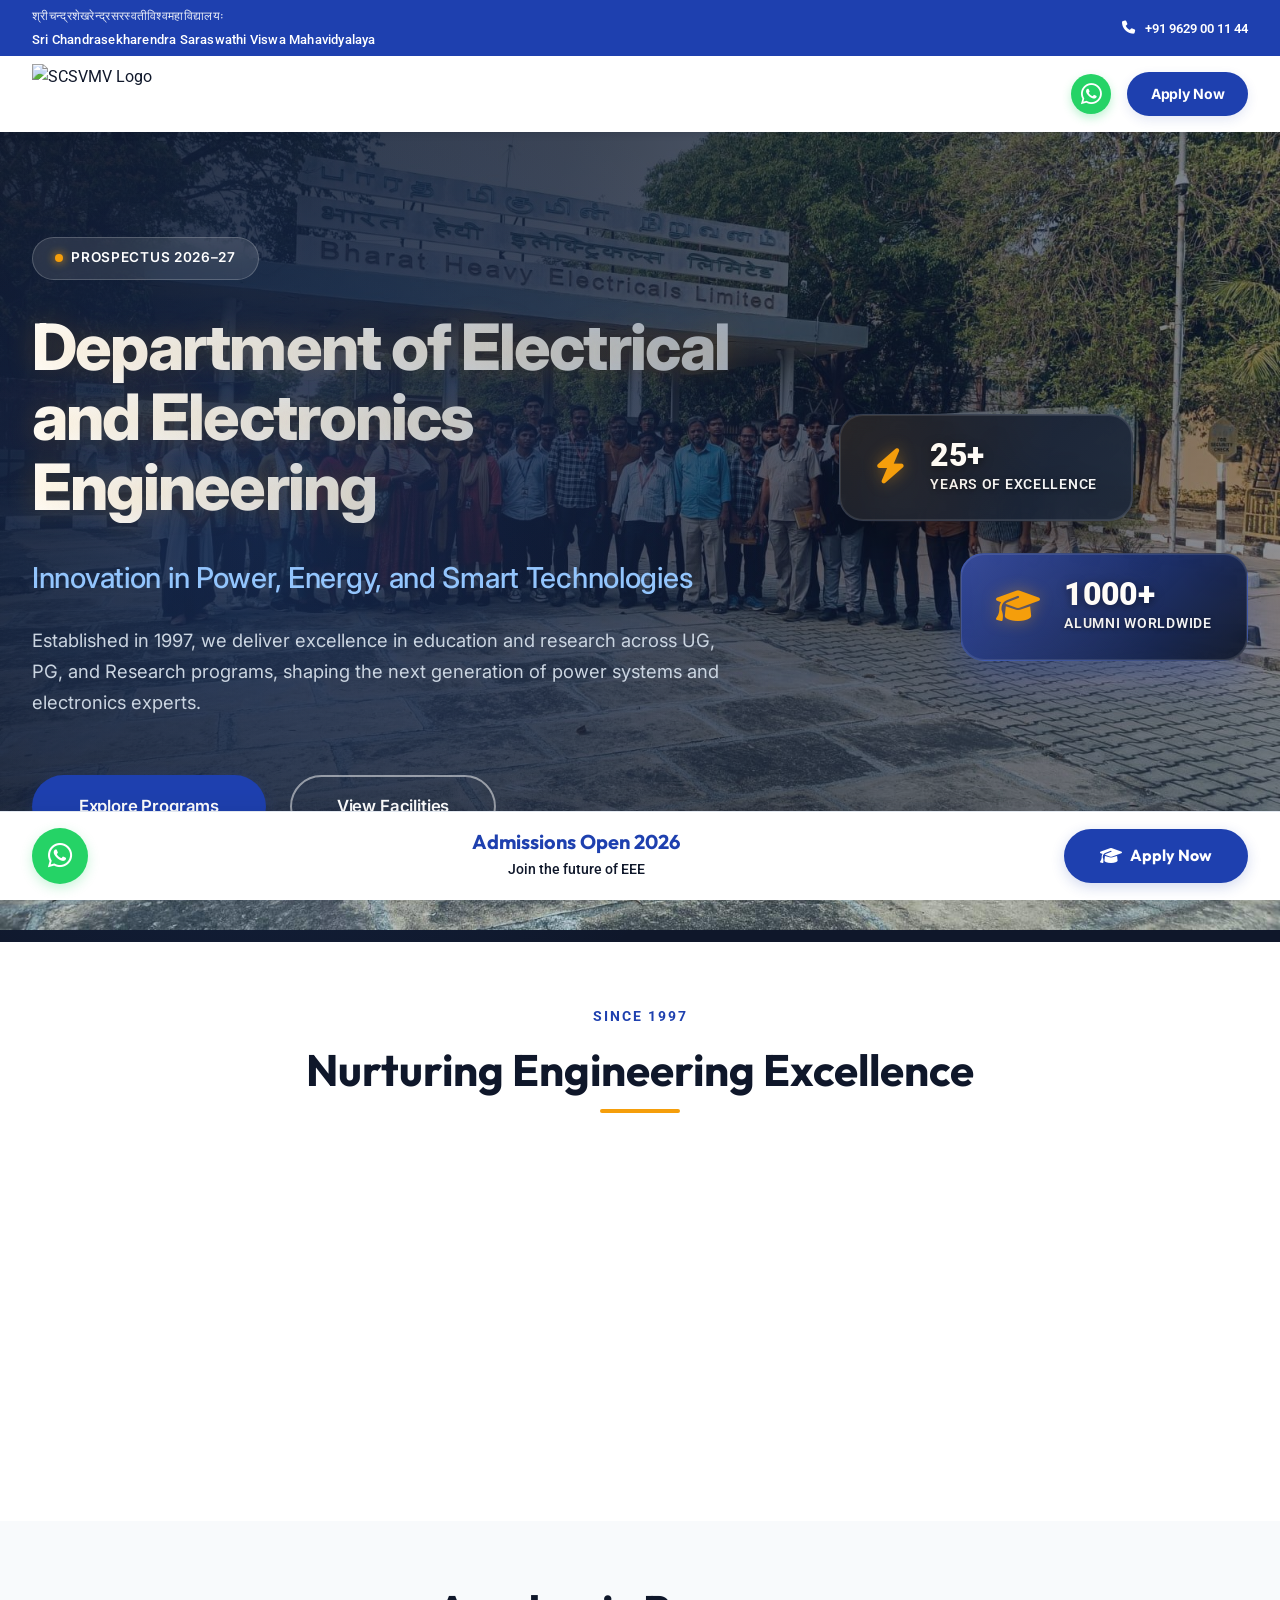
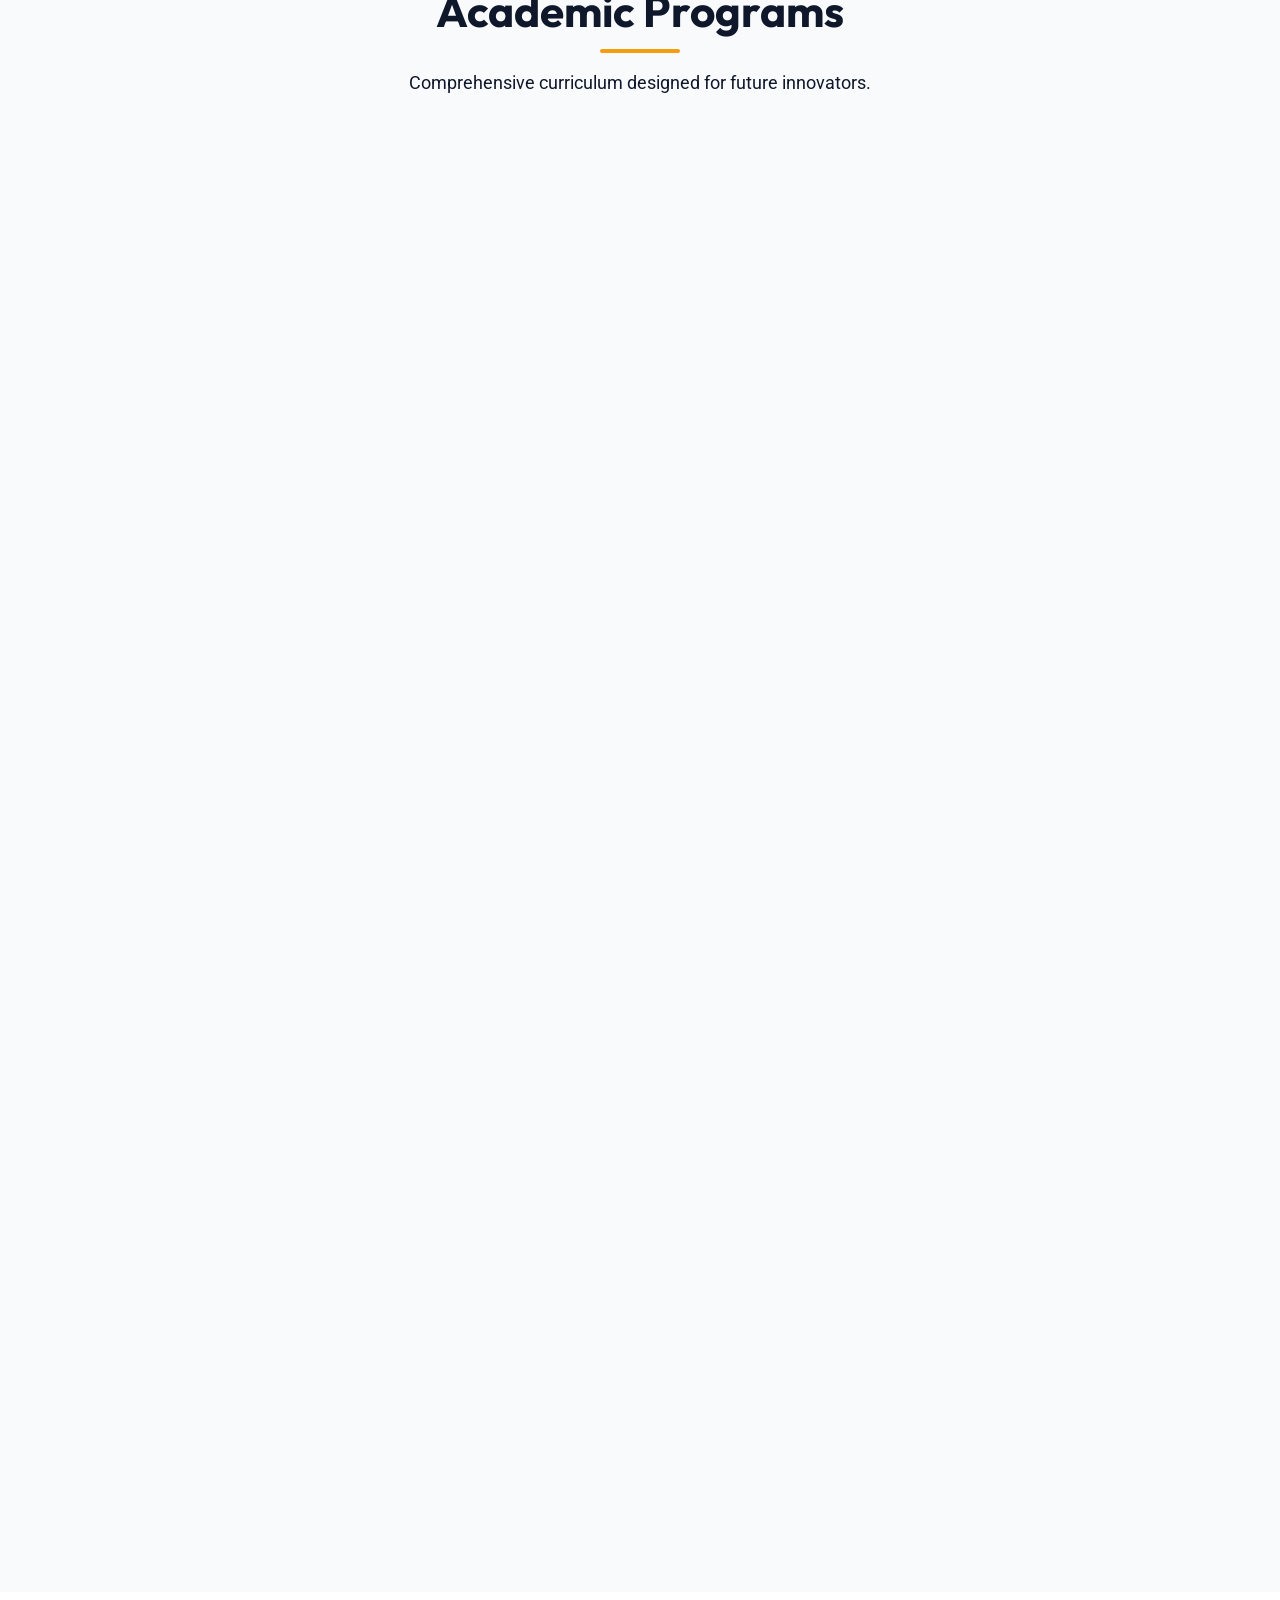
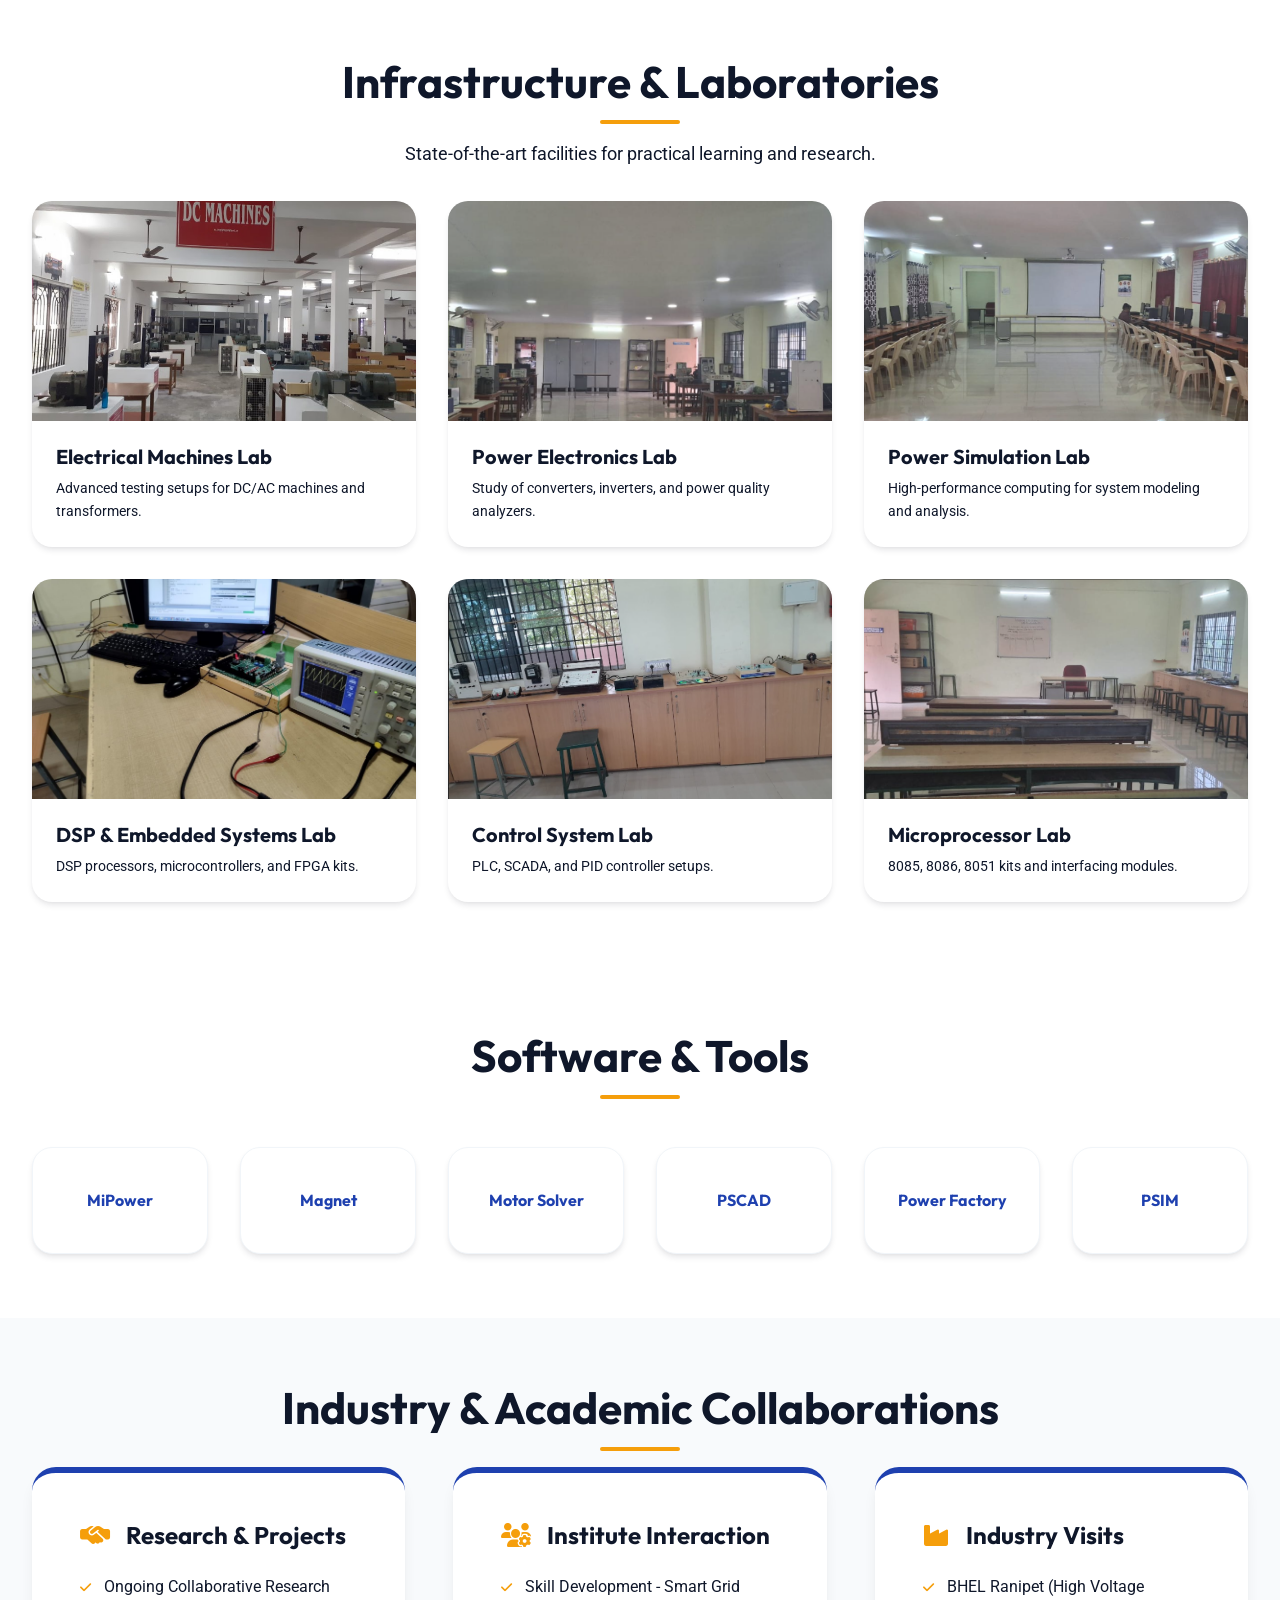
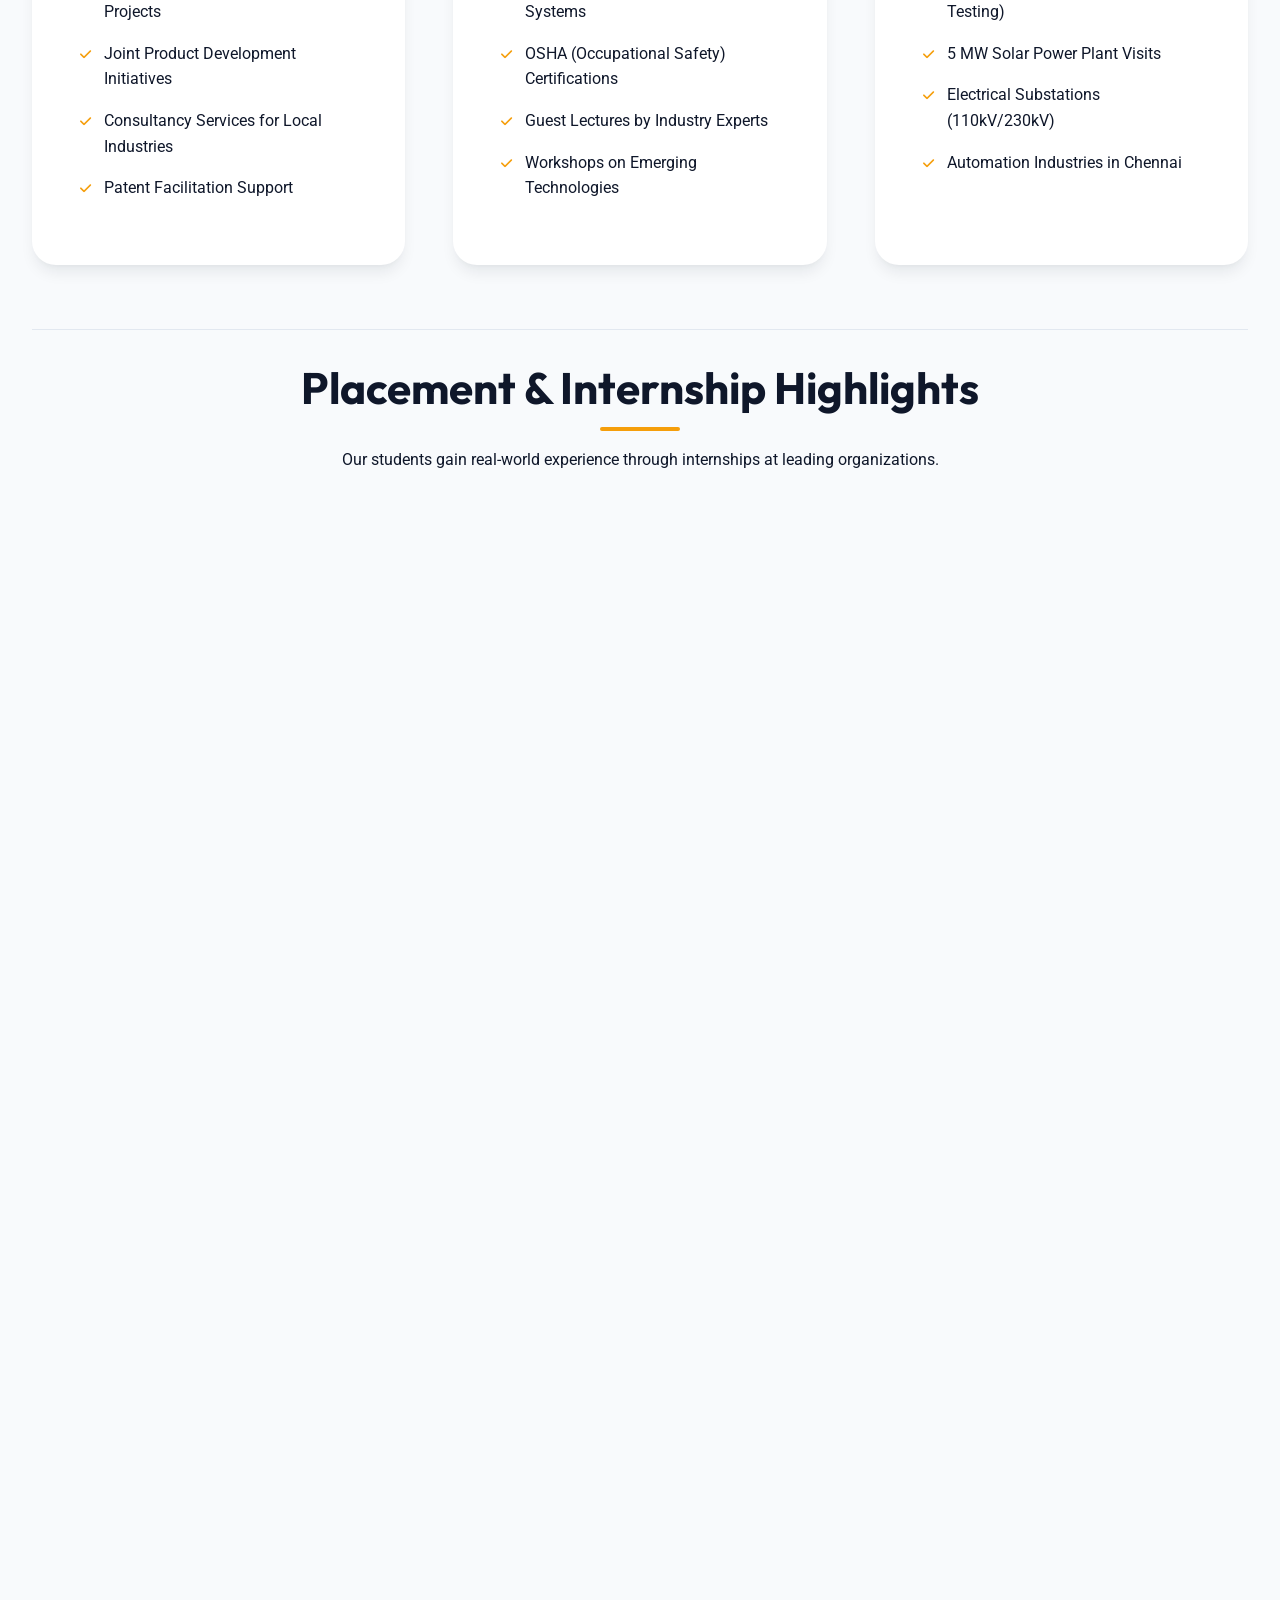
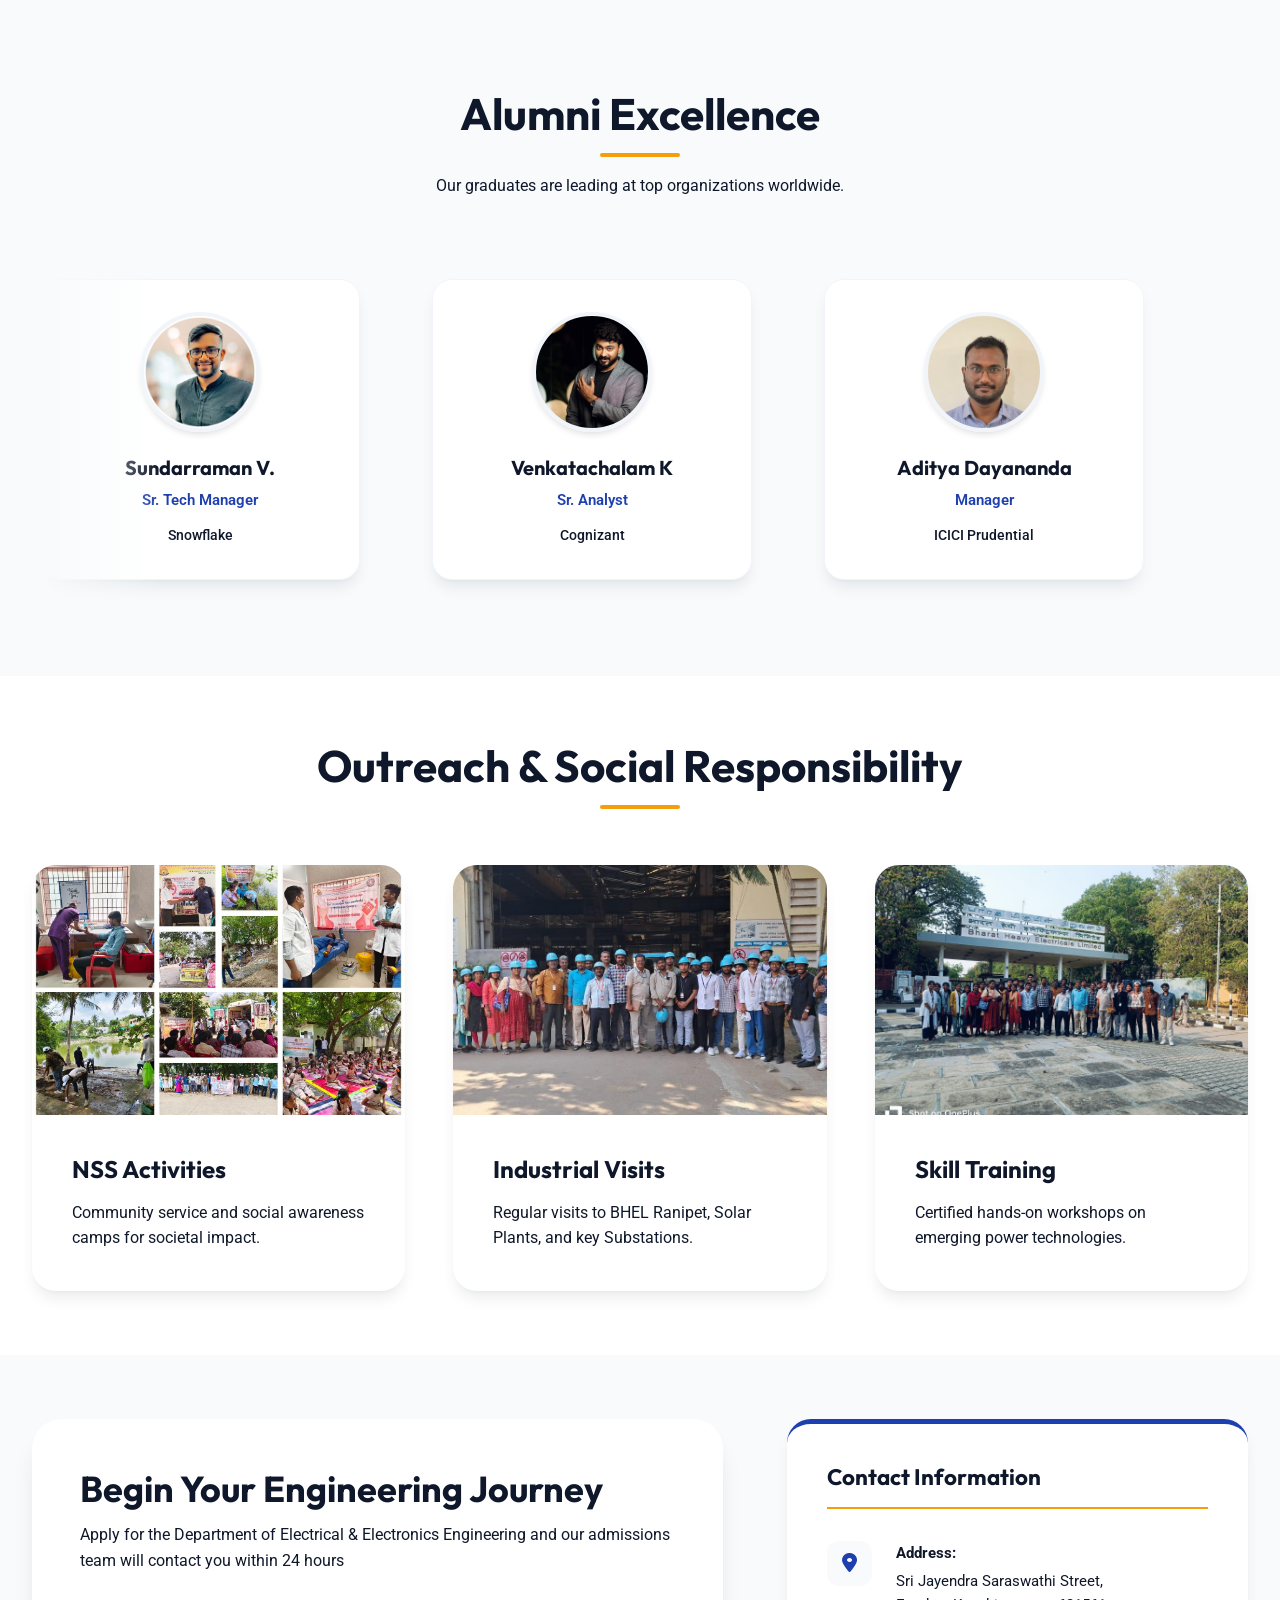
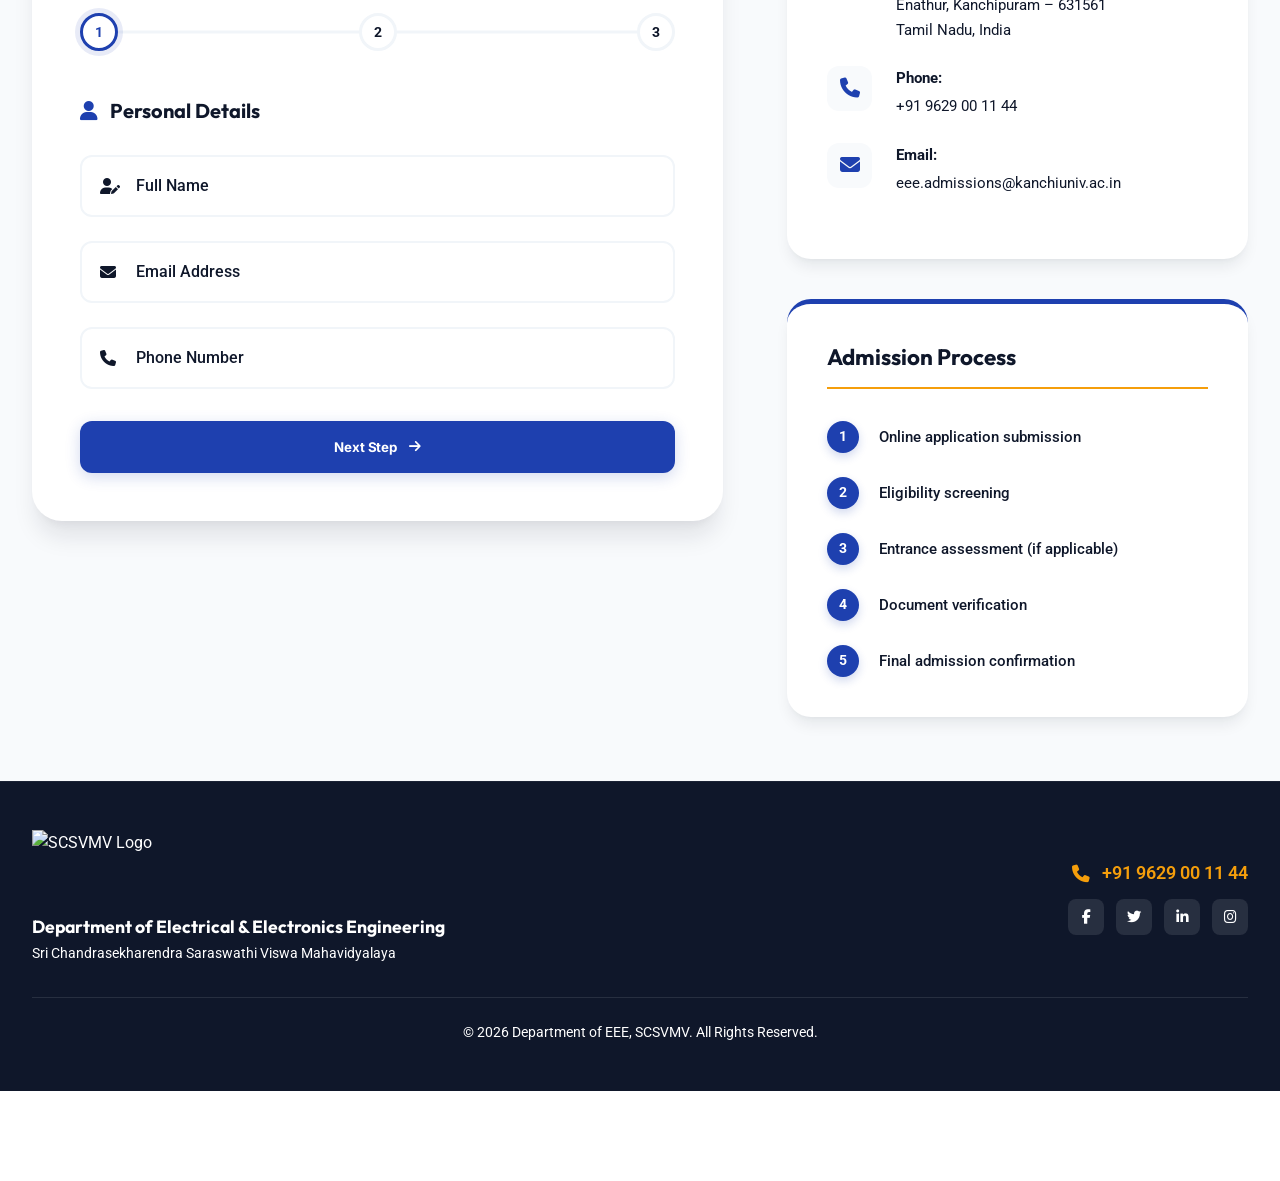
==== commit 56d01a4b: "Final Vercel deployment fix with npx and .nvmrc" ====
--- a/index.html
+++ b/index.html
@@ -4,33 +4,19 @@
 <head>
     <meta charset="UTF-8">
     <meta name="viewport" content="width=device-width, initial-scale=1.0">
-
-    <!-- Microsoft Clarity -->
-    <script type="text/javascript">
-        (function(c,l,a,r,i,t,y){
-            c[a]=c[a]||function(){(c[a].q=c[a].q||[]).push(arguments)};
-            t=l.createElement(r);t.async=1;t.src="https://www.clarity.ms/tag/"+i;
-            y=l.getElementsByTagName(r)[0];y.parentNode.insertBefore(t,y);
-        })(window, document, "clarity", "script", "w0q8s4gyov");
-    </script>
-
-    <!-- Google Analytics -->
-    <script async src="https://www.googletagmanager.com/gtag/js?id=G-TF6JBJ5G7D"></script>
+    
+    <!-- Google Tag Manager -->
     <script>
       window.dataLayer = window.dataLayer || [];
       function gtag(){dataLayer.push(arguments);}
       gtag('js', new Date());
-      gtag('config', 'G-TF6JBJ5G7D');
     </script>
-
-    <!-- Google Tag Manager -->
-    <script>
-    (function(w,d,s,l,i){w[l]=w[l]||[];w[l].push({'gtm.start':
+    <script>(function(w,d,s,l,i){w[l]=w[l]||[];w[l].push({'gtm.start':
     new Date().getTime(),event:'gtm.js'});var f=d.getElementsByTagName(s)[0],
     j=d.createElement(s),dl=l!='dataLayer'?'&l='+l:'';j.async=true;j.src=
     'https://www.googletagmanager.com/gtm.js?id='+i+dl;f.parentNode.insertBefore(j,f);
-    })(window,document,'script','dataLayer','GTM-WL43S6D6');
-    </script>
+    })(window,document,'script','dataLayer','GTM-MBSMH5BF');</script>
+    <!-- End Google Tag Manager -->
 
     <title>B.Tech EEE at SCSVMV Kanchipuram with Placement</title>
     <meta name="description"
@@ -38,14 +24,15 @@
     <meta name="keywords" content="B.Tech EEE, Electrical and Electronics Engineering, SCSVMV Kanchipuram, placement guidance, electrical systems, power, electronics, hands-on labs, expert faculty, engineering admission">
     <meta property="og:title" content="B.Tech EEE at SCSVMV Kanchipuram with Placement">
     <meta property="og:description" content="Study electrical systems, power, and electronics with hands-on labs and expert faculty at SCSVMV Kanchipuram with placement guidance.">
+    
     <!-- Google Fonts -->
     <link rel="preconnect" href="https://fonts.googleapis.com">
     <link rel="preconnect" href="https://fonts.gstatic.com" crossorigin>
-    <link
-        href="https://fonts.googleapis.com/css2?family=Inter:wght@300;400;500;600;700;800;900&family=Outfit:wght@300;400;500;600;700&family=Roboto:wght@300;400;500;700&display=swap"
-        rel="stylesheet">
+    <link href="https://fonts.googleapis.com/css2?family=Inter:wght@300;400;500;600;700;800;900&family=Outfit:wght@300;400;500;600;700&family=Roboto:wght@300;400;500;700&display=swap" rel="stylesheet">
+    
     <!-- CSS -->
     <link rel="stylesheet" href="style.css">
+    
     <!-- Font Awesome for Icons -->
     <link rel="stylesheet" href="https://cdnjs.cloudflare.com/ajax/libs/font-awesome/6.4.0/css/all.min.css">
 
@@ -56,7 +43,7 @@
 
 <body>
     <!-- Google Tag Manager (noscript) -->
-    <noscript><iframe src="https://www.googletagmanager.com/ns.html?id=GTM-WL43S6D6"
+    <noscript><iframe src="https://www.googletagmanager.com/ns.html?id=GTM-MBSMH5BF"
     height="0" width="0" style="display:none;visibility:hidden"></iframe></noscript>
     <!-- End Google Tag Manager (noscript) -->
 
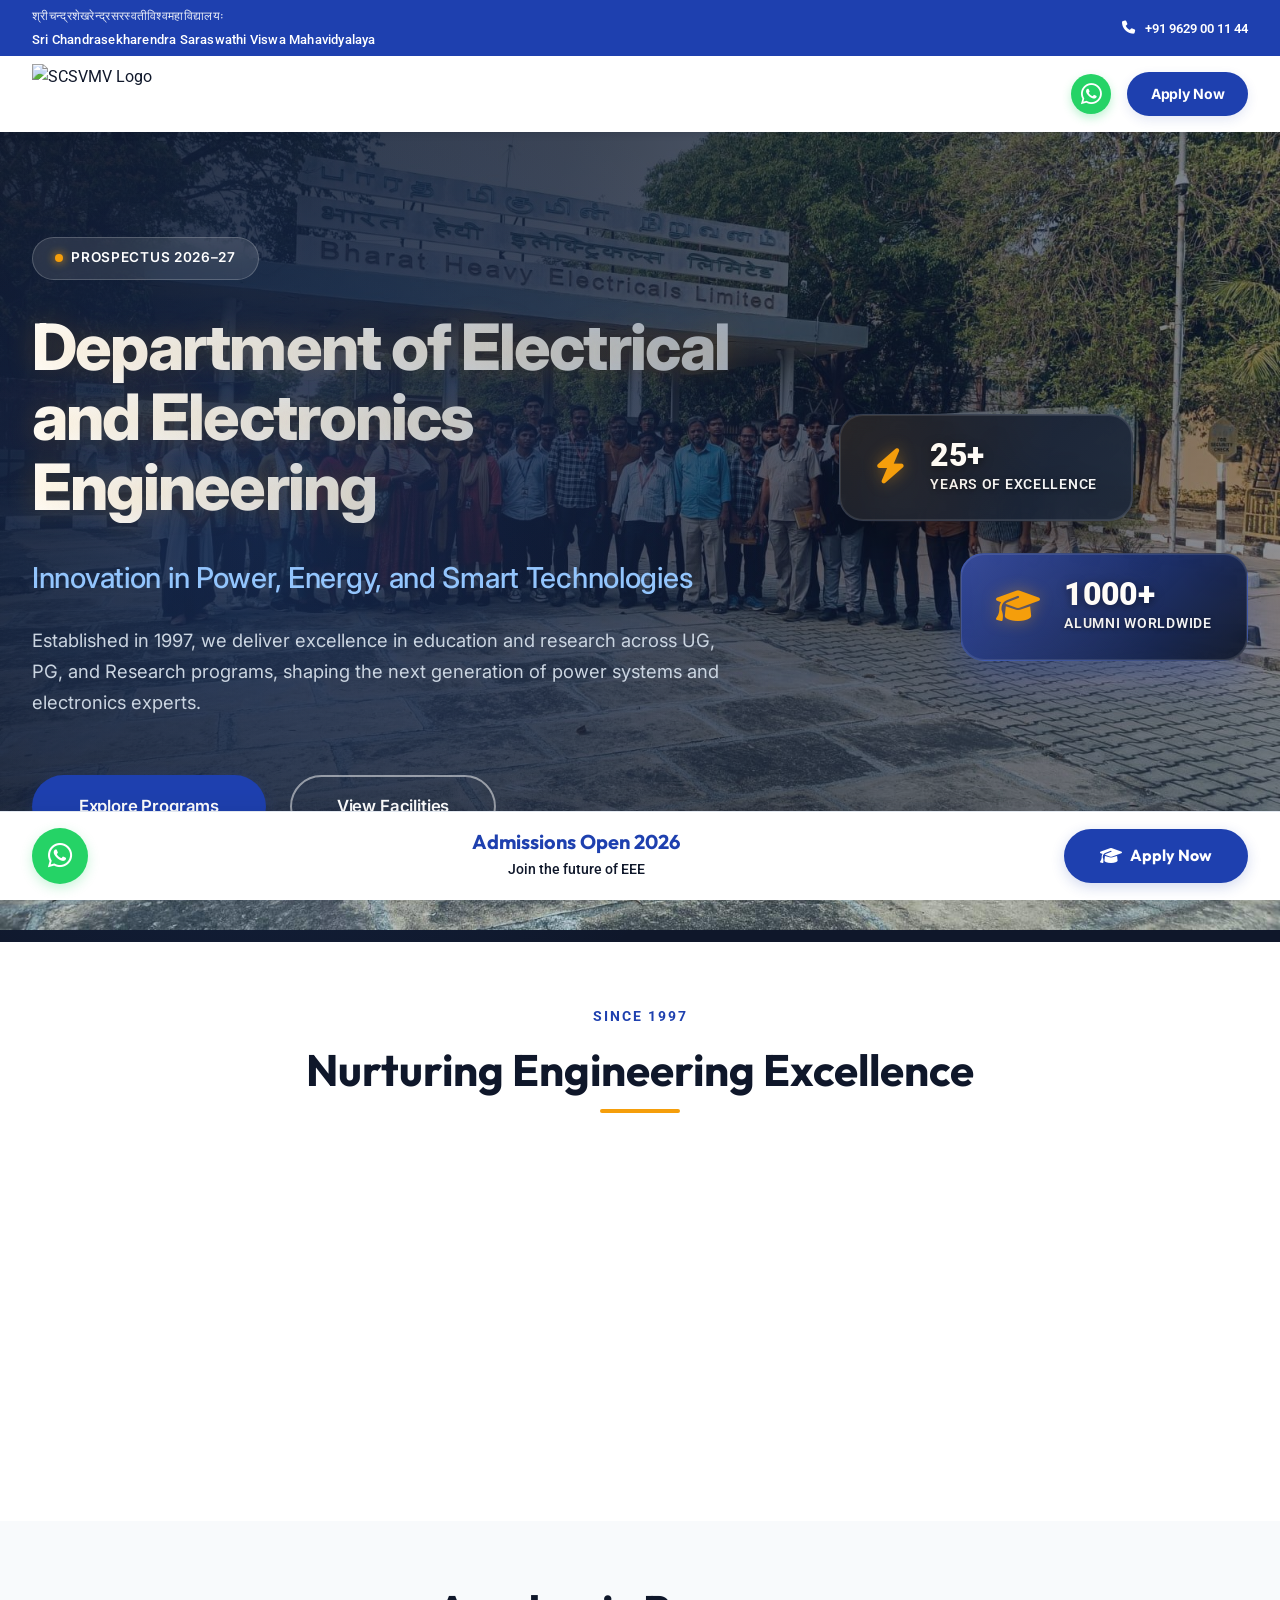
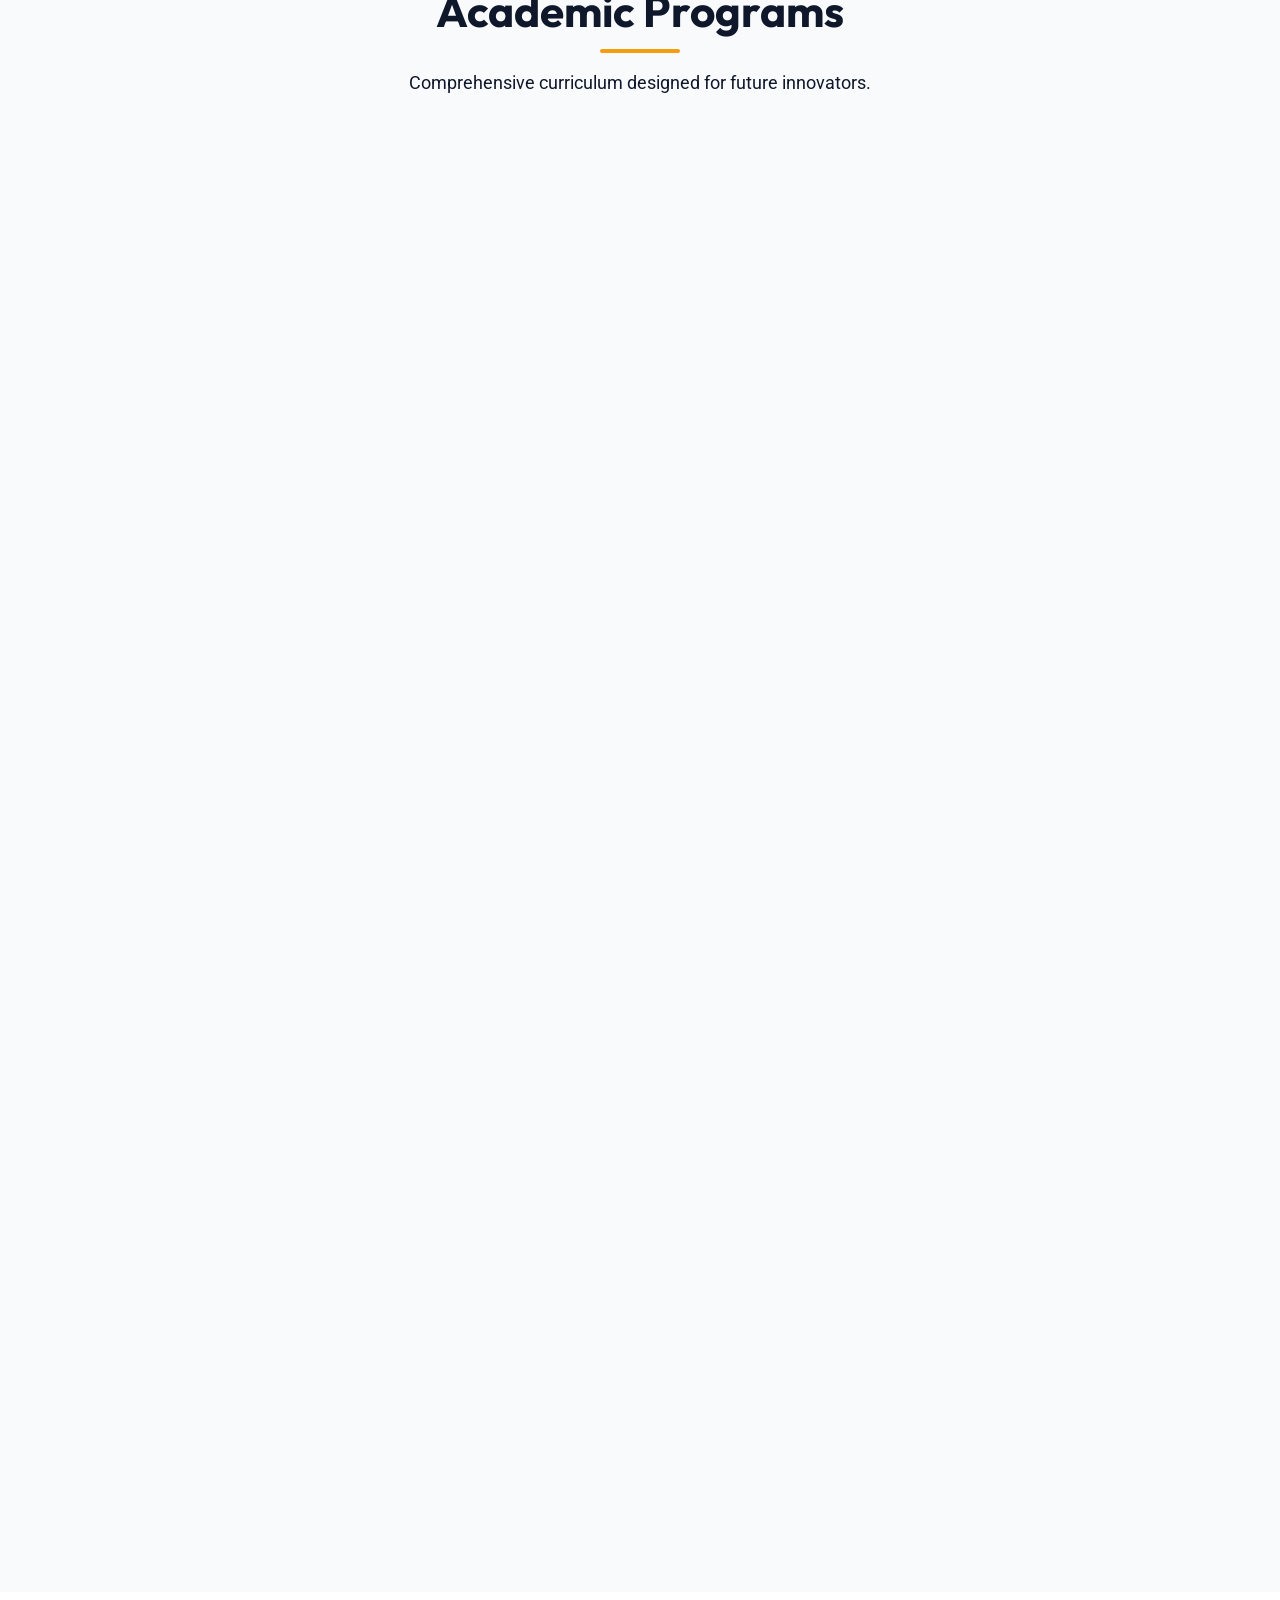
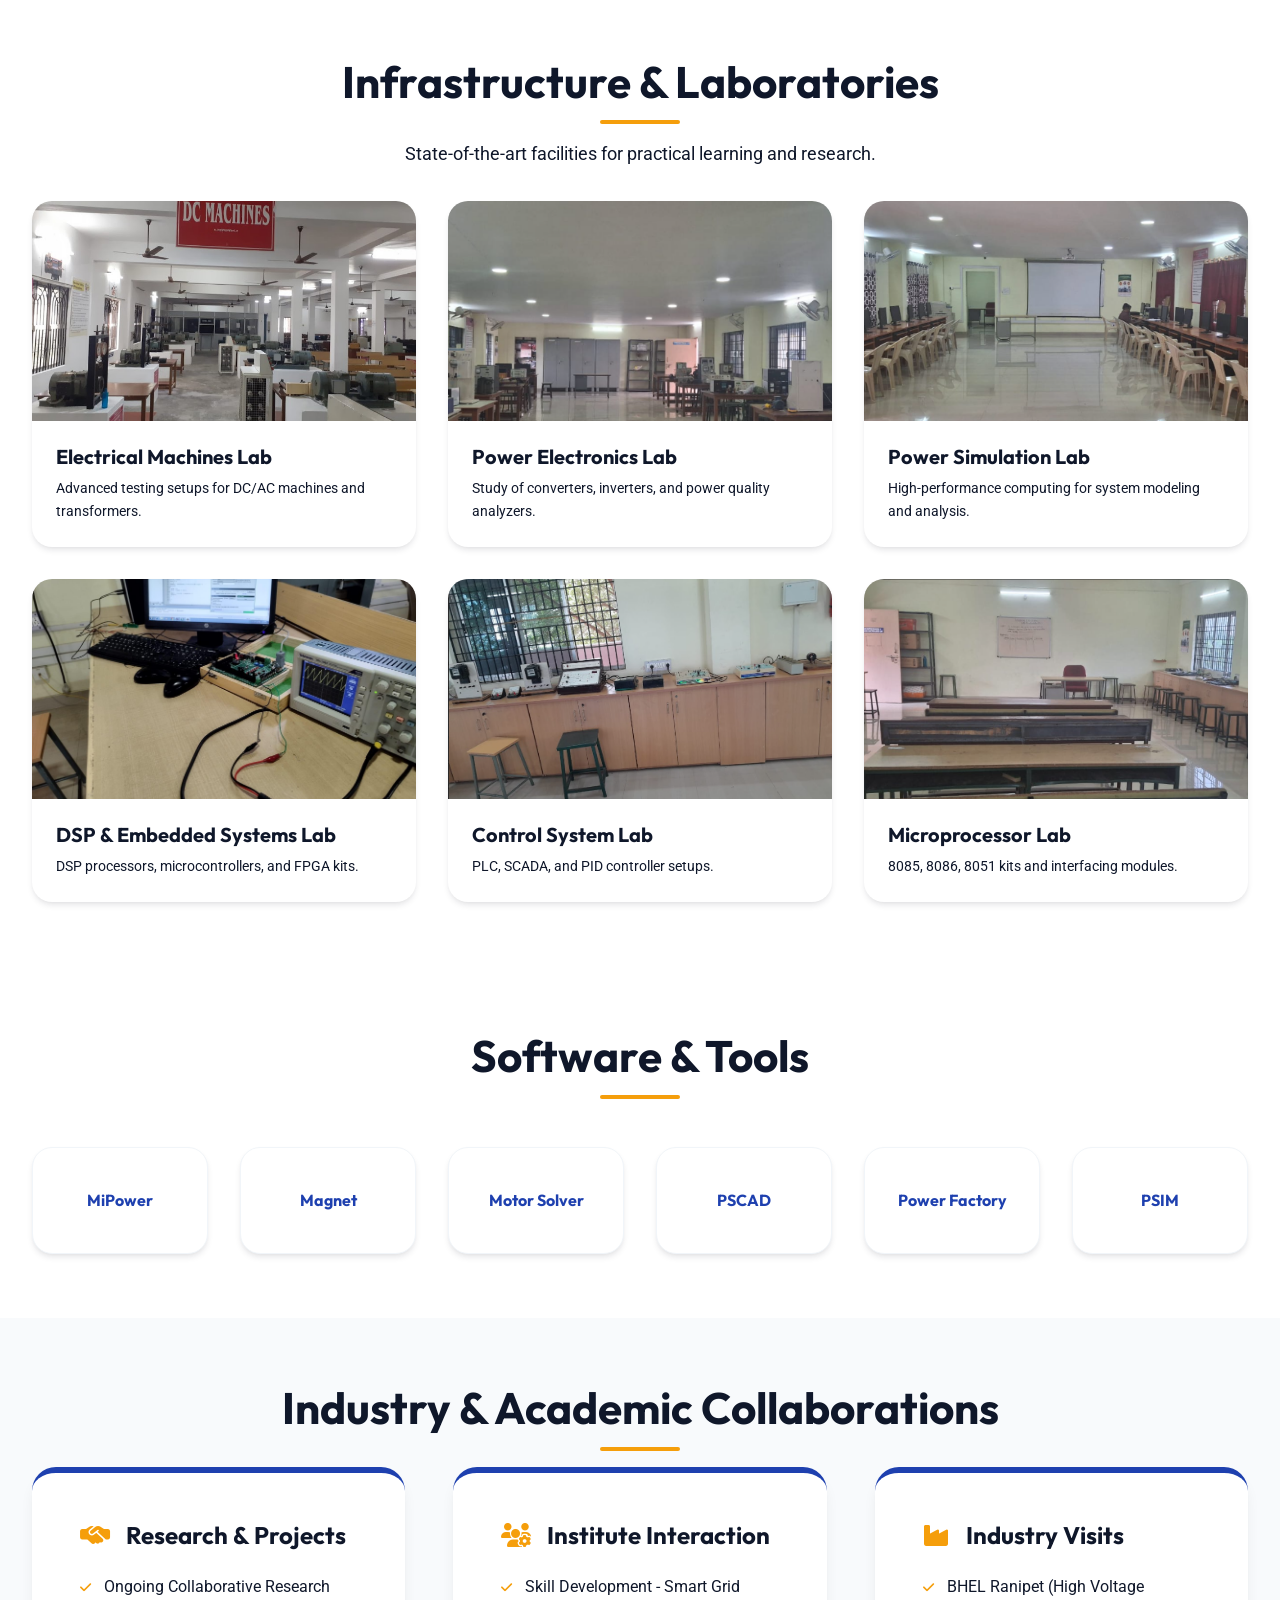
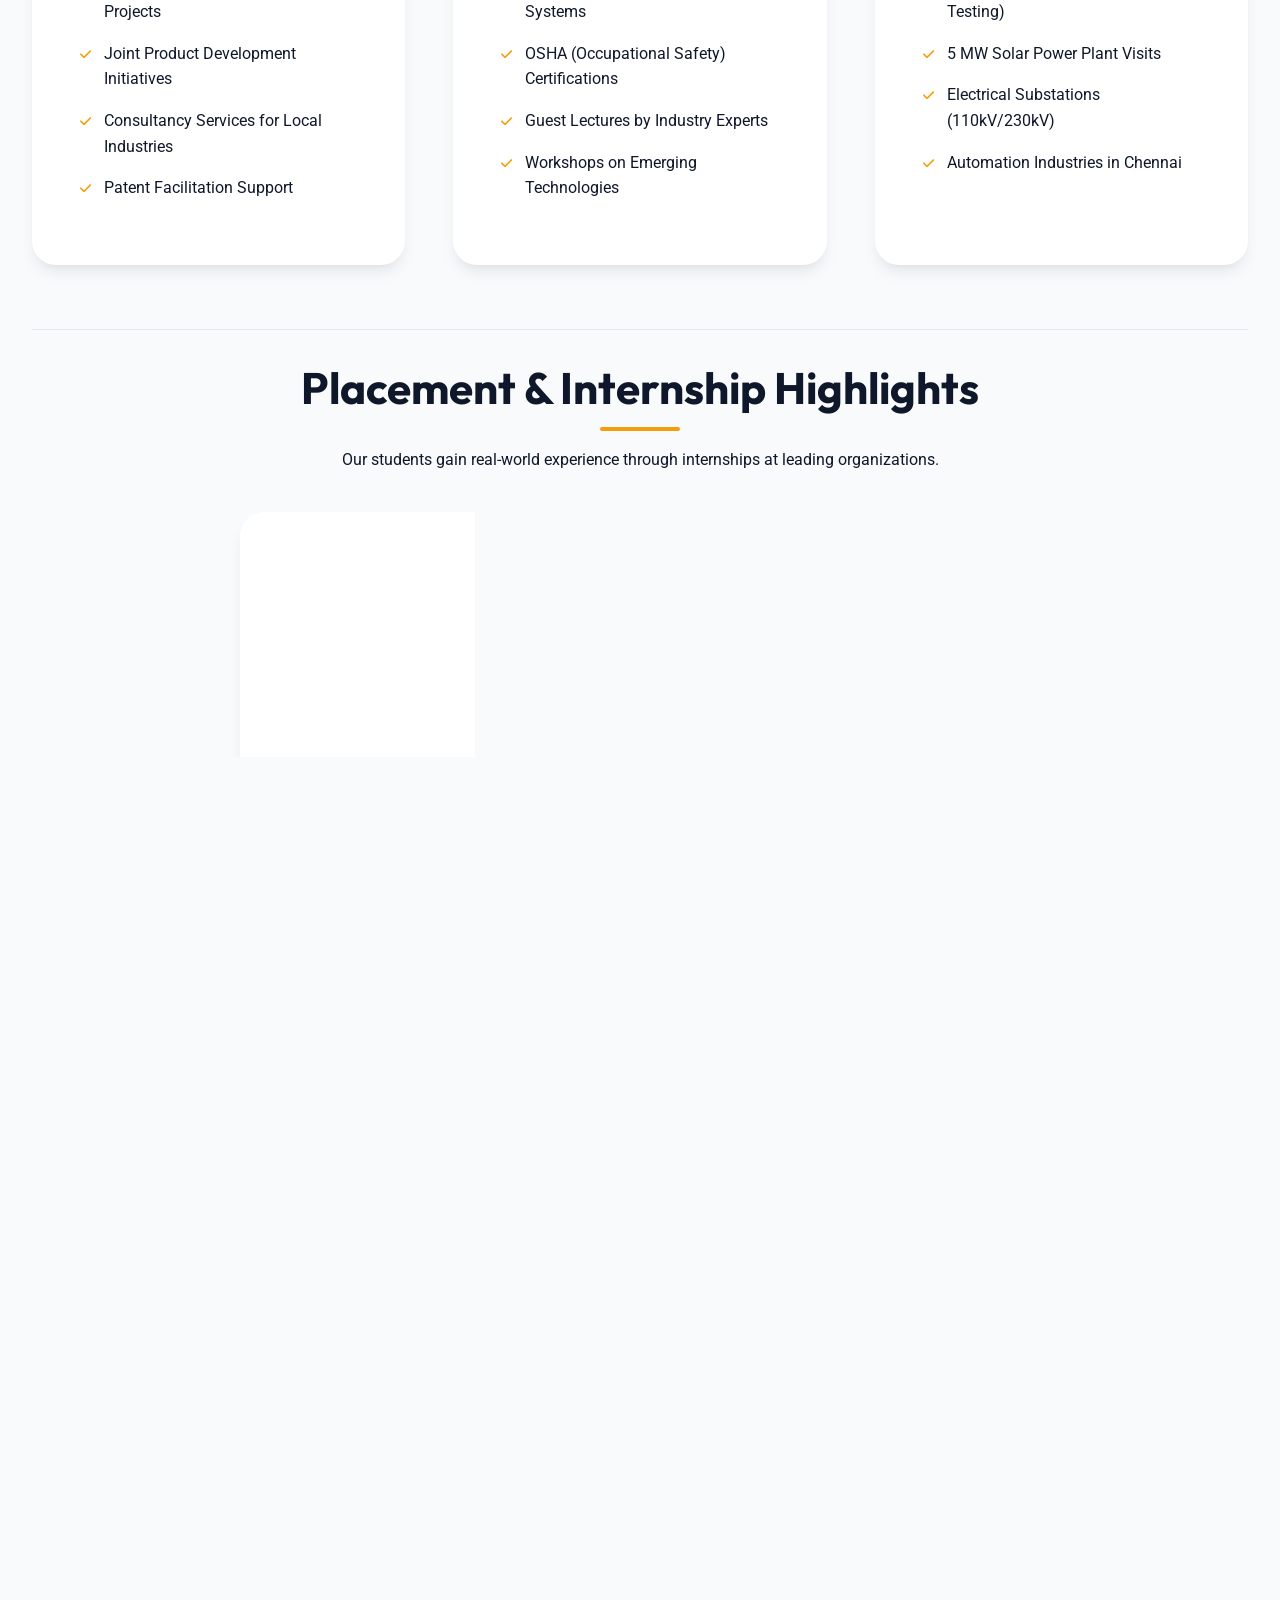
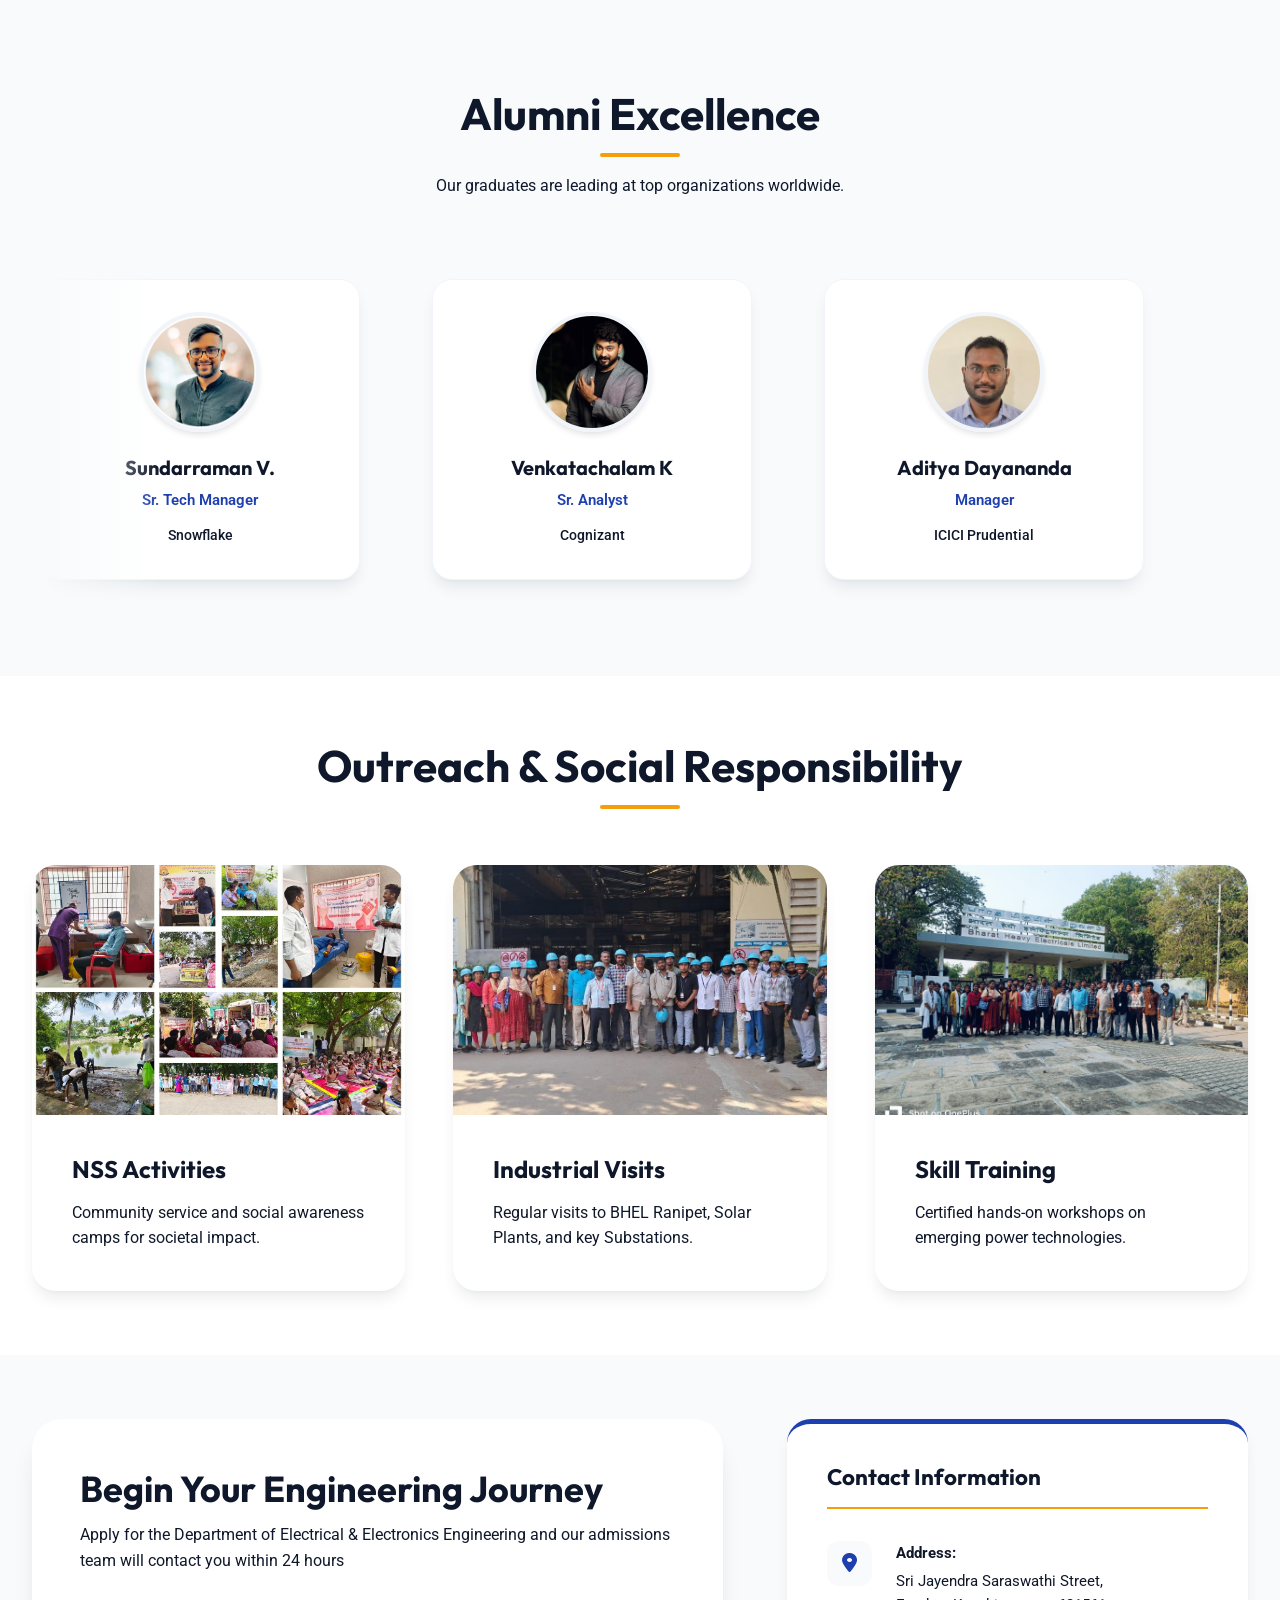
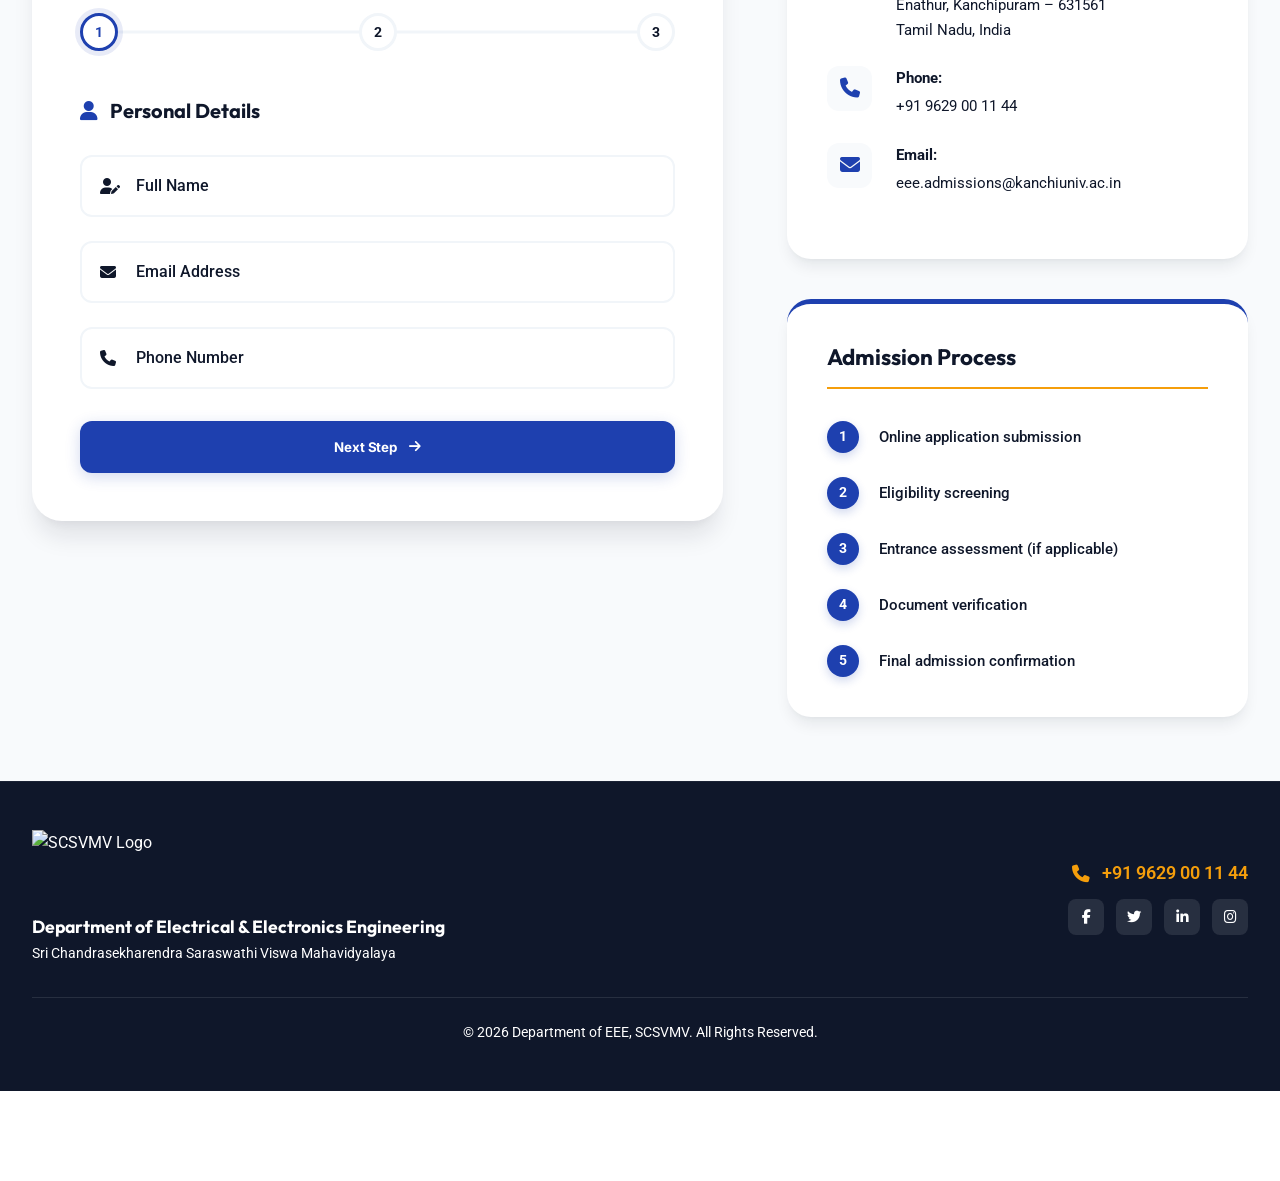
==== commit 8dba4f1d: "update full project" ====
--- a/index.html
+++ b/index.html
@@ -5,19 +5,6 @@
     <meta charset="UTF-8">
     <meta name="viewport" content="width=device-width, initial-scale=1.0">
     
-    <!-- Google Tag Manager -->
-    <script>
-      window.dataLayer = window.dataLayer || [];
-      function gtag(){dataLayer.push(arguments);}
-      gtag('js', new Date());
-    </script>
-    <script>(function(w,d,s,l,i){w[l]=w[l]||[];w[l].push({'gtm.start':
-    new Date().getTime(),event:'gtm.js'});var f=d.getElementsByTagName(s)[0],
-    j=d.createElement(s),dl=l!='dataLayer'?'&l='+l:'';j.async=true;j.src=
-    'https://www.googletagmanager.com/gtm.js?id='+i+dl;f.parentNode.insertBefore(j,f);
-    })(window,document,'script','dataLayer','GTM-MBSMH5BF');</script>
-    <!-- End Google Tag Manager -->
-
     <title>B.Tech EEE at SCSVMV Kanchipuram with Placement</title>
     <meta name="description"
         content="Study electrical systems, power, and electronics with hands-on labs and expert faculty at SCSVMV Kanchipuram with placement guidance.">
@@ -36,16 +23,69 @@
     <!-- Font Awesome for Icons -->
     <link rel="stylesheet" href="https://cdnjs.cloudflare.com/ajax/libs/font-awesome/6.4.0/css/all.min.css">
 
+    <!-- Google Tag Manager -->
+   <!-- Google tag (gtag.js) -->
+<script async src="https://www.googletagmanager.com/gtag/js?id=G-TF6JBJ5G7D"></script>
+<script>
+  window.dataLayer = window.dataLayer || [];
+  function gtag(){dataLayer.push(arguments);}
+  gtag('js', new Date());
+
+  gtag('config', 'G-TF6JBJ5G7D');
+</script>
+
+<!-- Meta Pixel Code -->
+<script>
+!function(f,b,e,v,n,t,s)
+{if(f.fbq)return;n=f.fbq=function(){n.callMethod?
+n.callMethod.apply(n,arguments):n.queue.push(arguments)};
+if(!f._fbq)f._fbq=n;n.push=n;n.loaded=!0;n.version='2.0';
+n.queue=[];t=b.createElement(e);t.async=!0;
+t.src=v;s=b.getElementsByTagName(e)[0];
+s.parentNode.insertBefore(t,s)}(window, document,'script',
+'https://connect.facebook.net/en_US/fbevents.js');
+fbq('init', '2396497170622210');
+fbq('track', 'PageView');
+</script>
+<noscript><img height="1" width="1" style="display:none"
+src="https://www.facebook.com/tr?id=2396497170622210&ev=PageView&noscript=1"
+/></noscript>
+<!-- End Meta Pixel Code -->
+
+
+    <!-- End Google Tag Manager -->
+
+    <!-- Microsoft Clarity -->
+    <script type="text/javascript">
+    (function(c,l,a,r,i,t,y){
+    c[a]=c[a]||function(){(c[a].q=c[a].q||[]).push(arguments)};
+    t=l.createElement(r);
+    t.async=1;
+    t.src="https://www.clarity.ms/tag/"+i;
+    y=l.getElementsByTagName(r)[0];
+    y.parentNode.insertBefore(t,y);
+    })(window, document, "clarity", "script", "w0q8s4gyov");
+    </script>
+    <!-- End Microsoft Clarity -->
+
+     <!-- Google Tag Manager -->
+<script>(function(w,d,s,l,i){w[l]=w[l]||[];w[l].push({'gtm.start':
+new Date().getTime(),event:'gtm.js'});var f=d.getElementsByTagName(s)[0],
+j=d.createElement(s),dl=l!='dataLayer'?'&l='+l:'';j.async=true;j.src=
+'https://www.googletagmanager.com/gtm.js?id='+i+dl;f.parentNode.insertBefore(j,f);
+})(window,document,'script','dataLayer','GTM-WL43S6D6');</script>
+<!-- End Google Tag Manager -->
+
     <!-- Email Logic -->
     <script type="text/javascript" src="https://cdn.jsdelivr.net/npm/@emailjs/browser@3/dist/email.min.js"></script>
     <script src="email.js"></script>
 </head>
 
 <body>
-    <!-- Google Tag Manager (noscript) -->
-    <noscript><iframe src="https://www.googletagmanager.com/ns.html?id=GTM-MBSMH5BF"
-    height="0" width="0" style="display:none;visibility:hidden"></iframe></noscript>
-    <!-- End Google Tag Manager (noscript) -->
+   <!-- Google Tag Manager (noscript) -->
+<noscript><iframe src="https://www.googletagmanager.com/ns.html?id=GTM-WL43S6D6"
+height="0" width="0" style="display:none;visibility:hidden"></iframe></noscript>
+<!-- End Google Tag Manager (noscript) -->
 
     <!-- University Brand Header -->
     <header class="univ-header-wrapper">
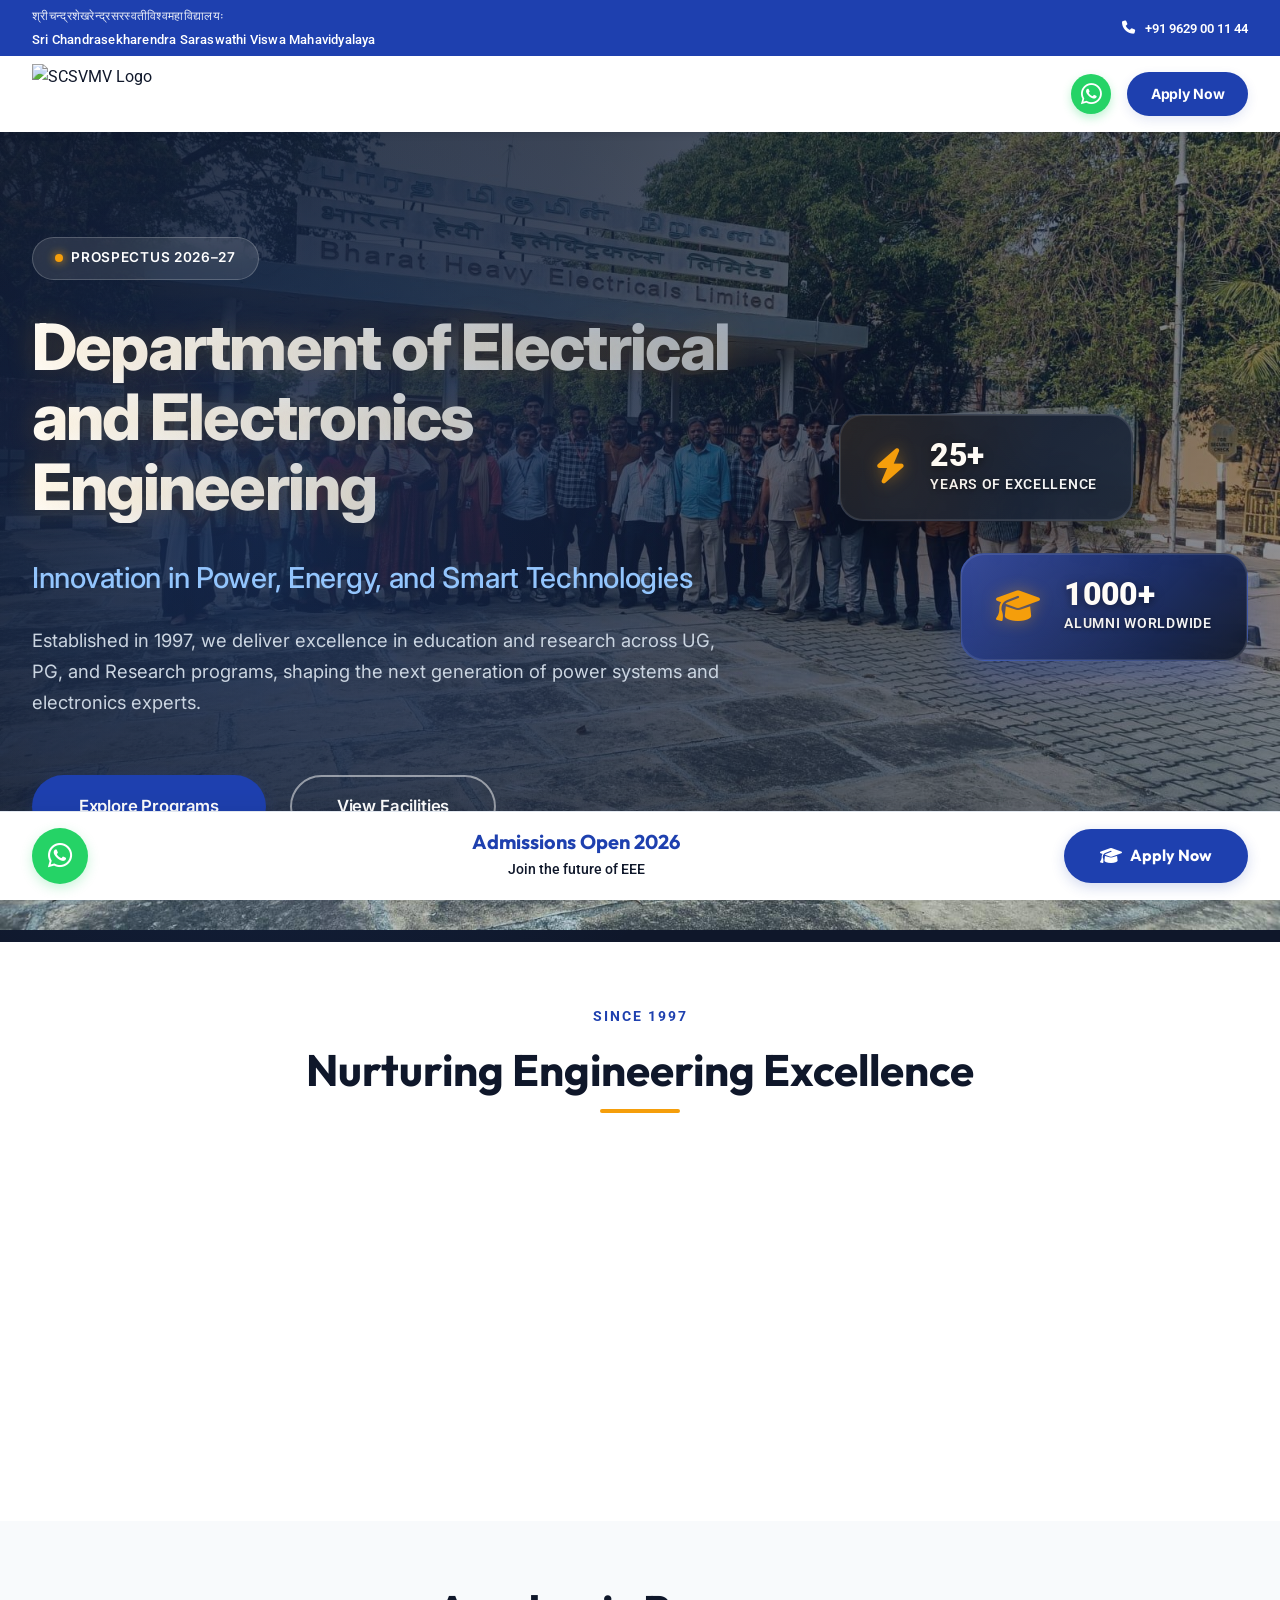
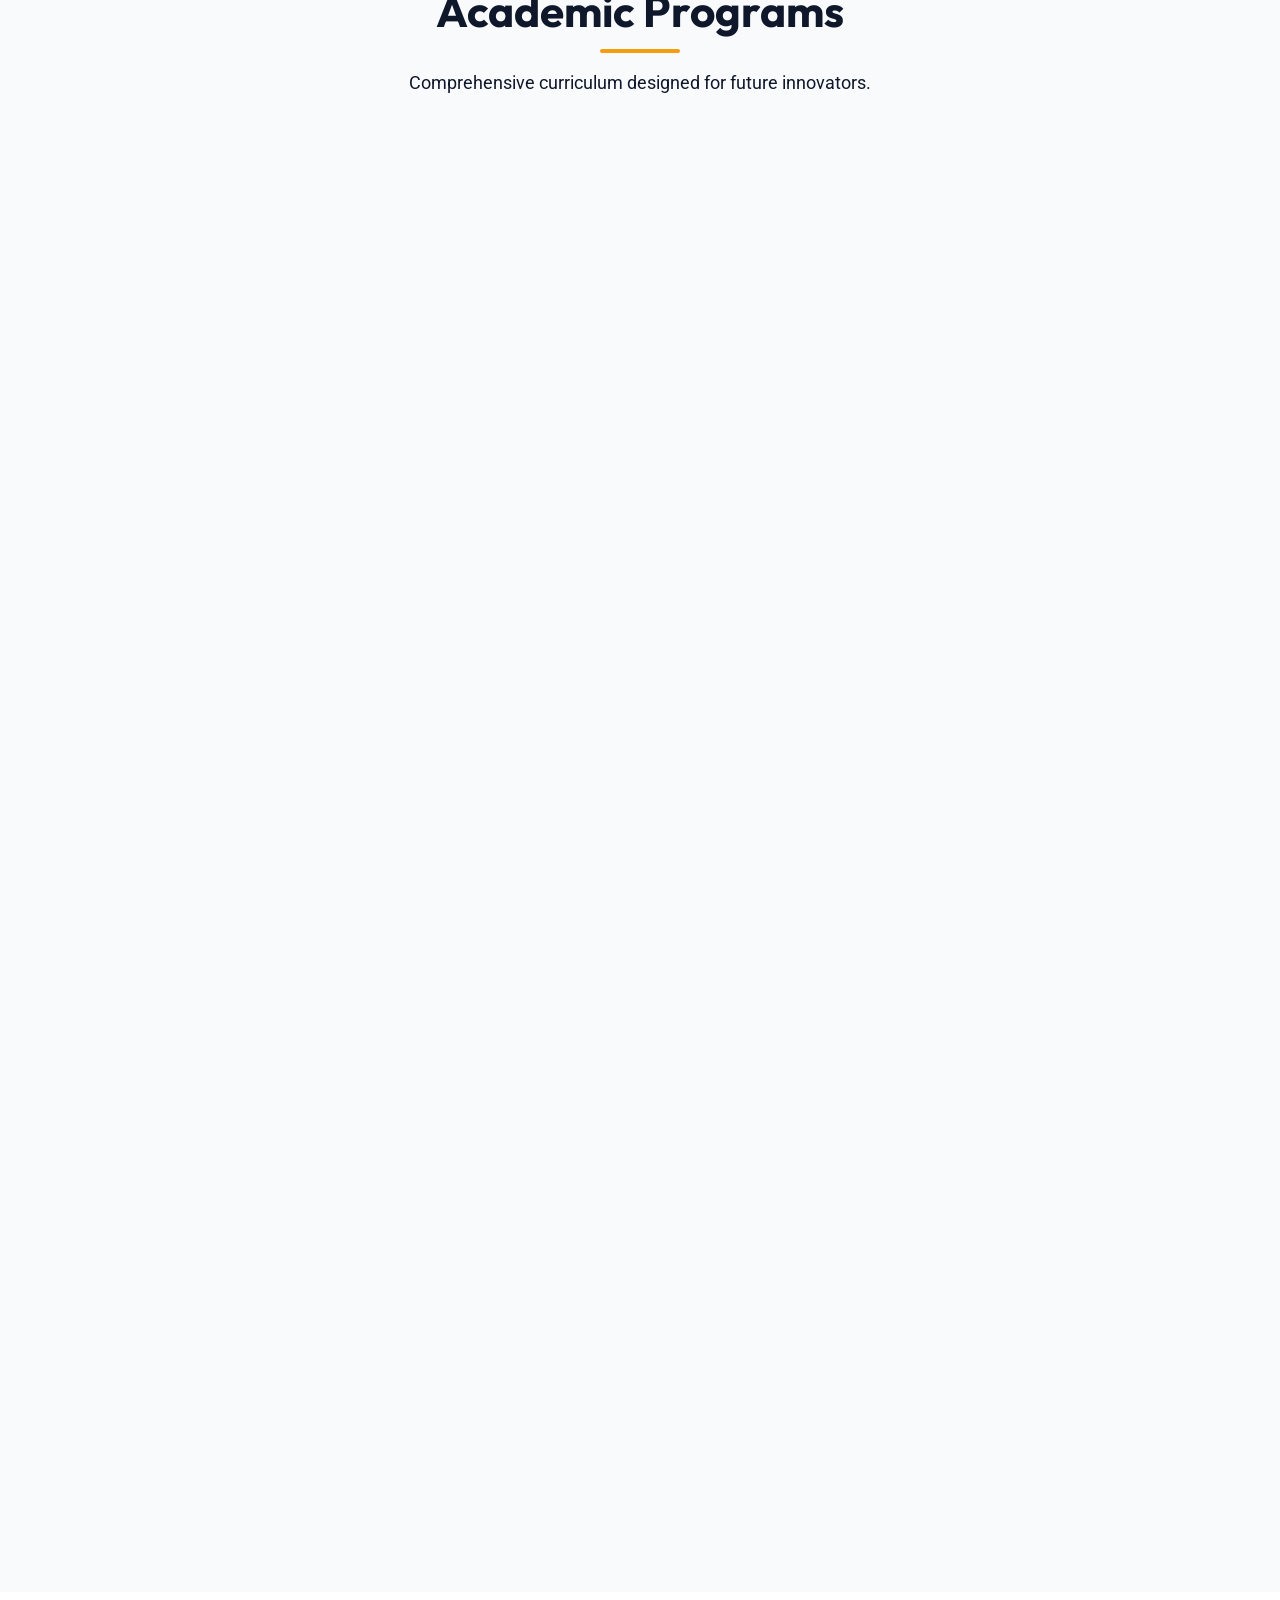
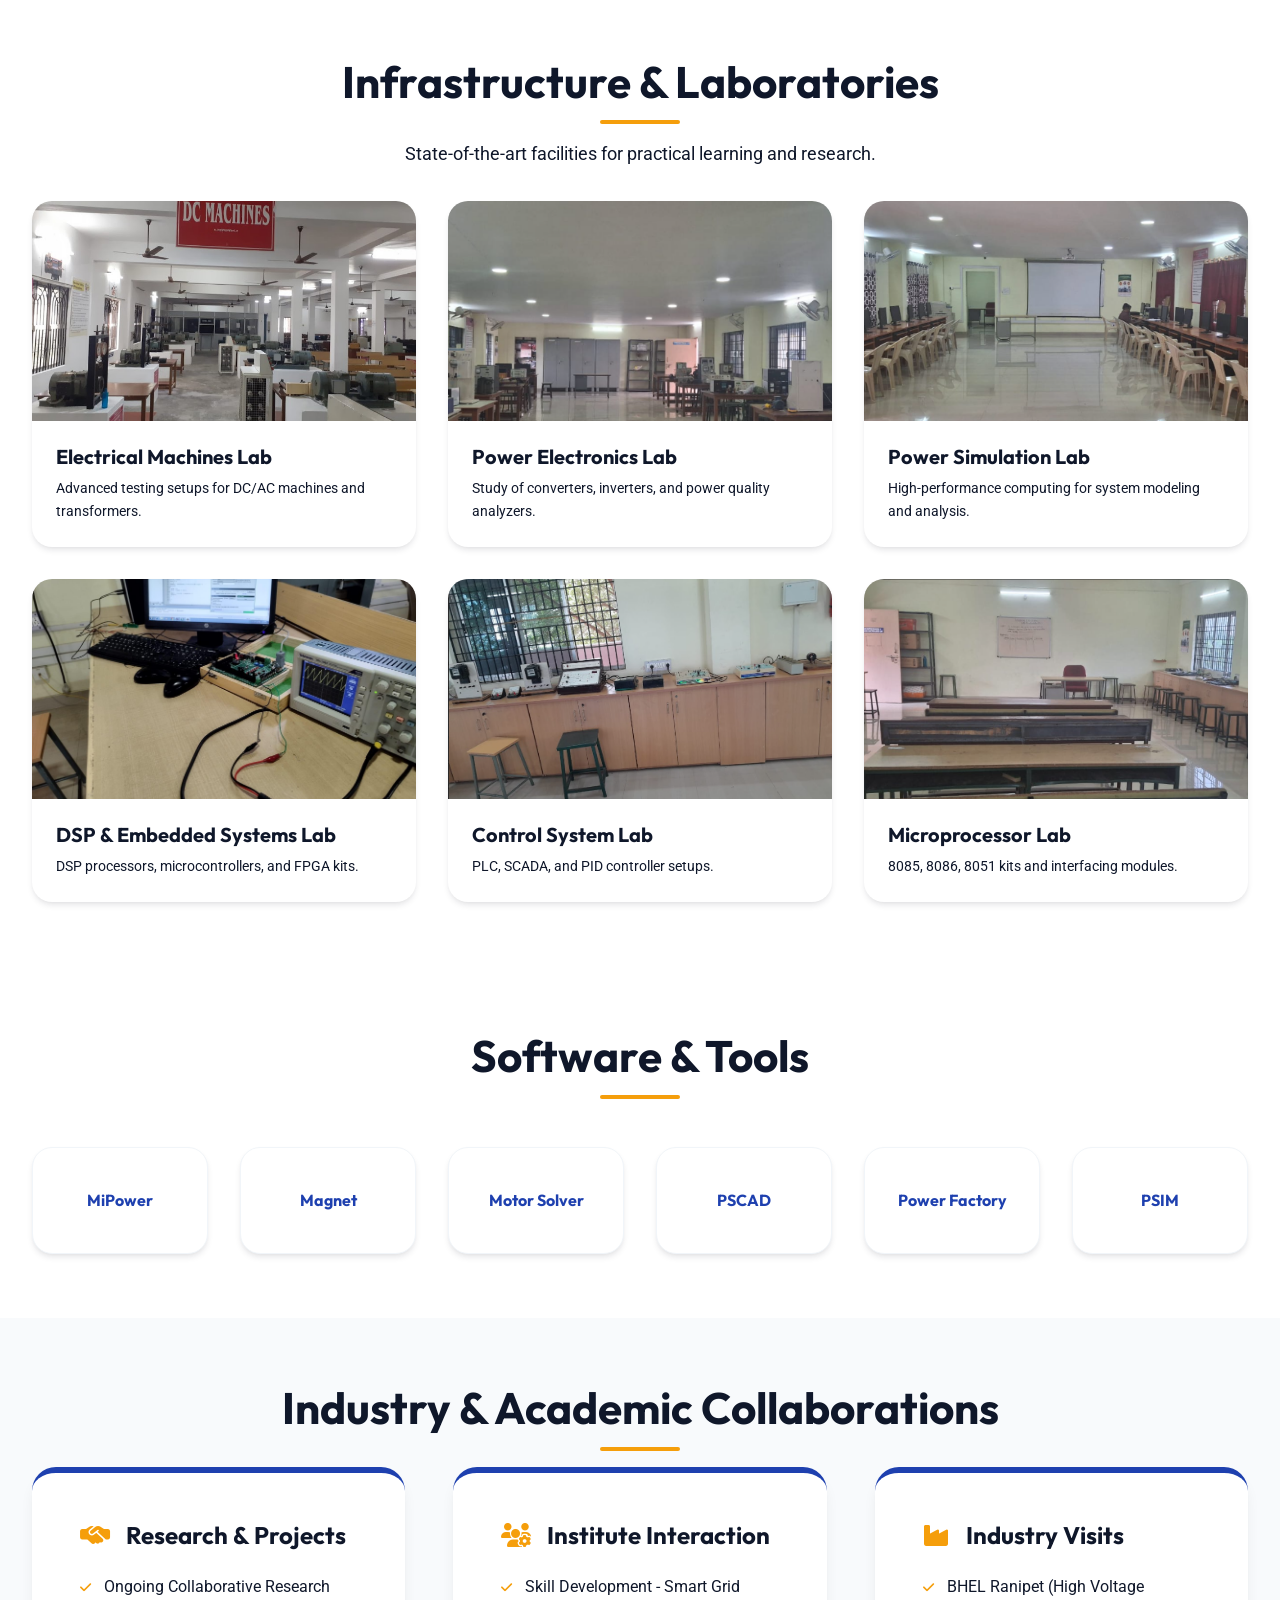
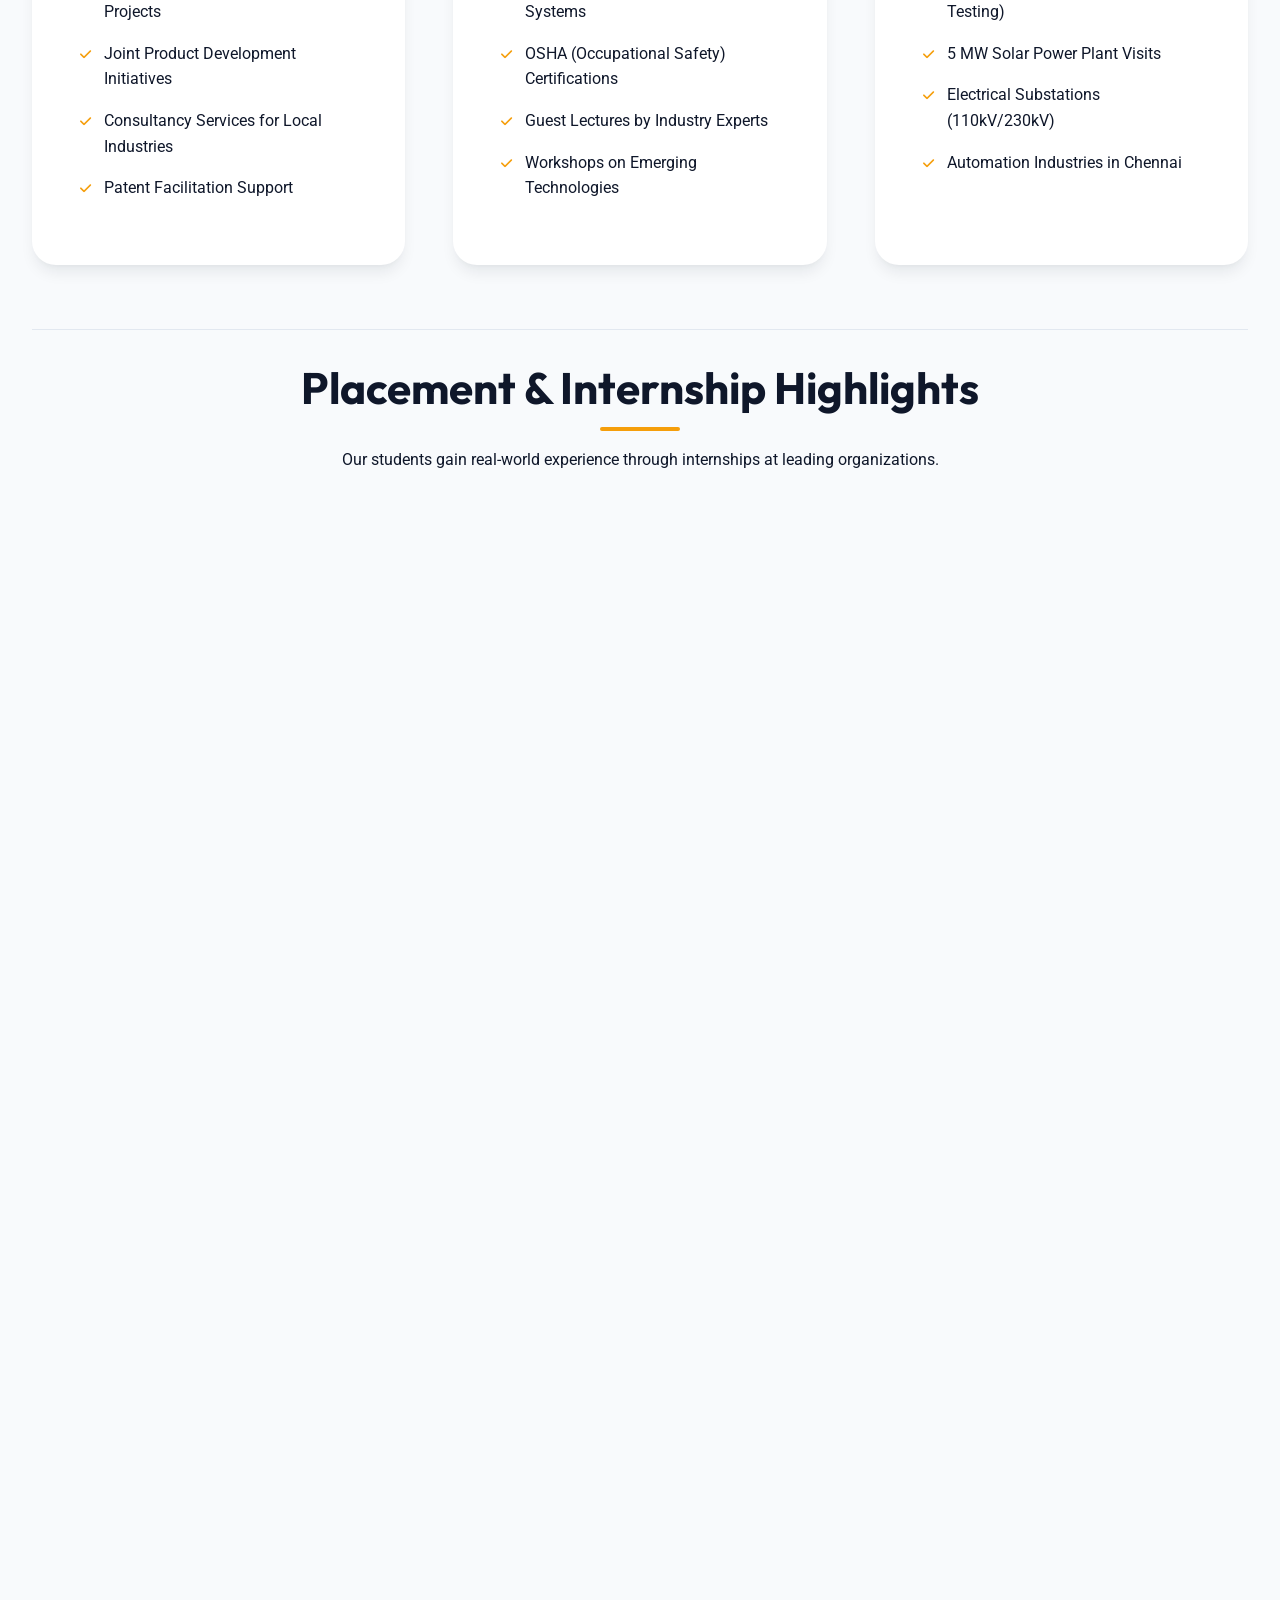
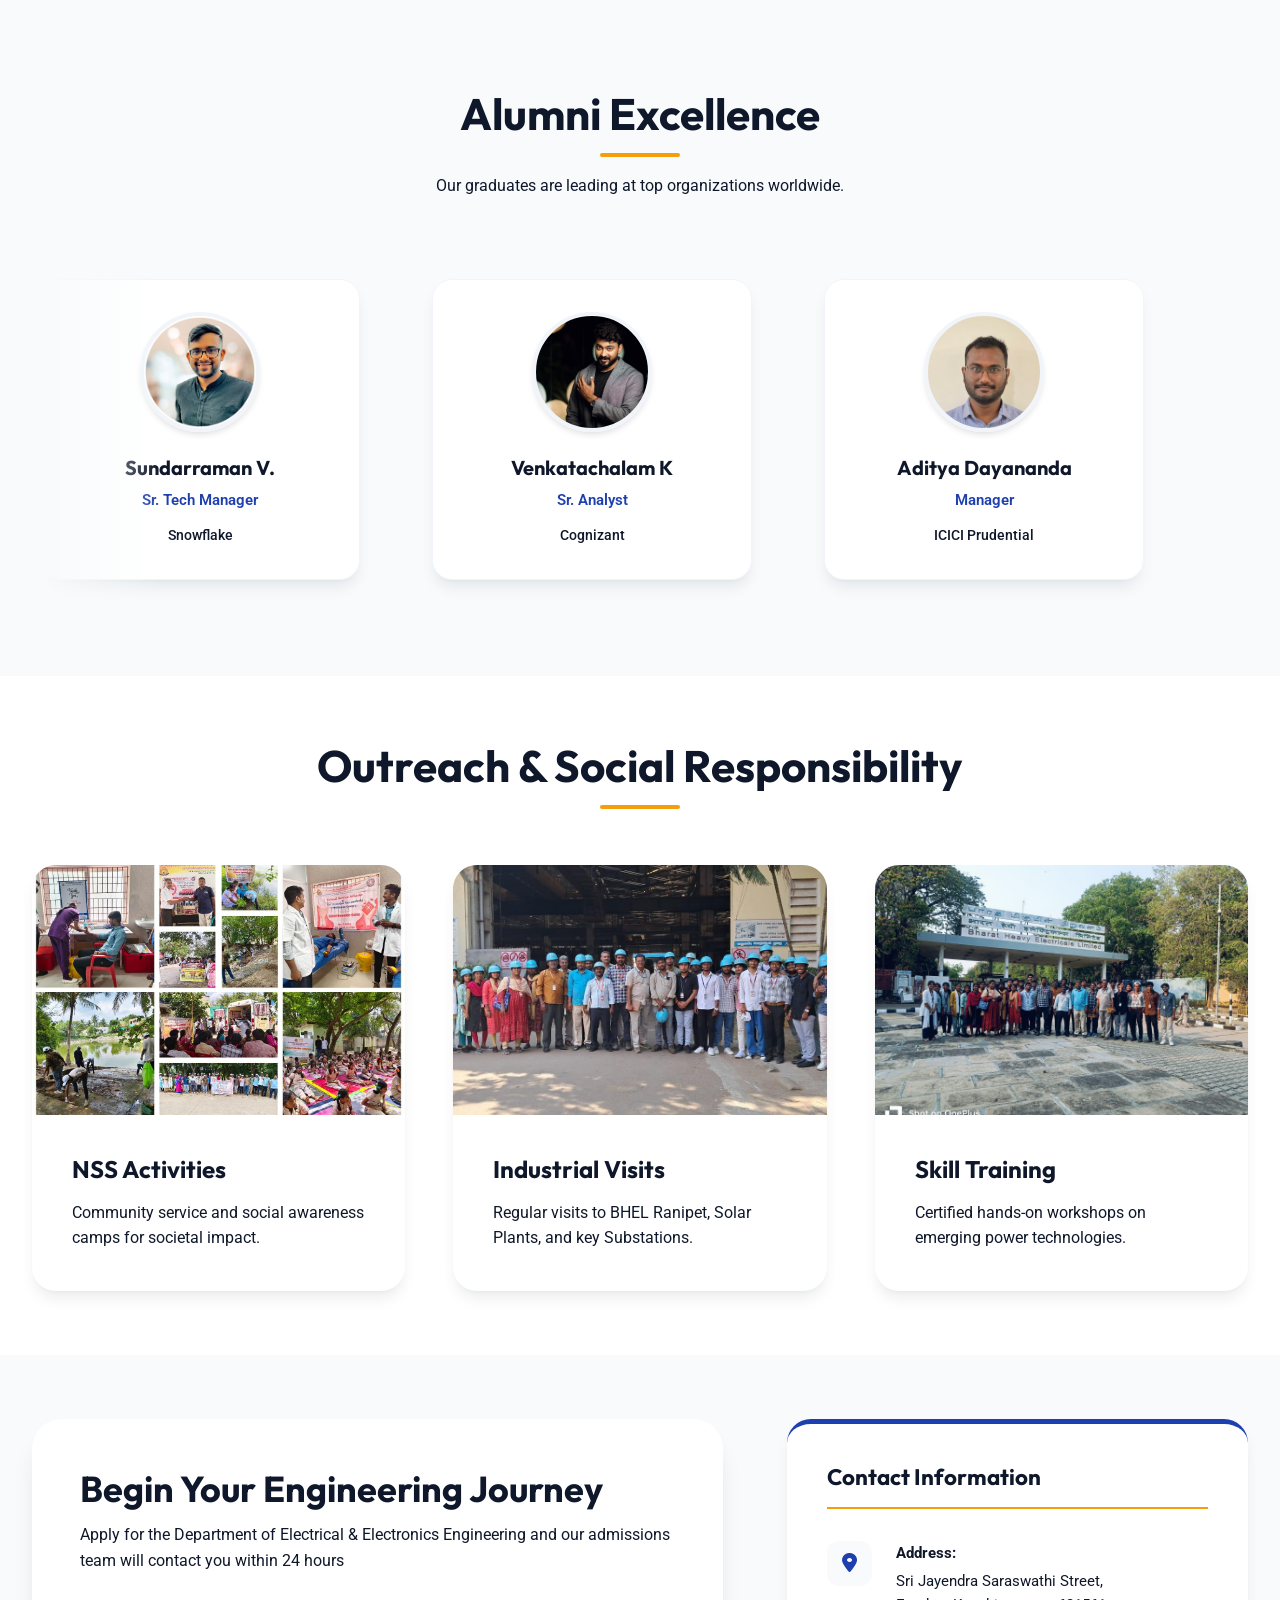
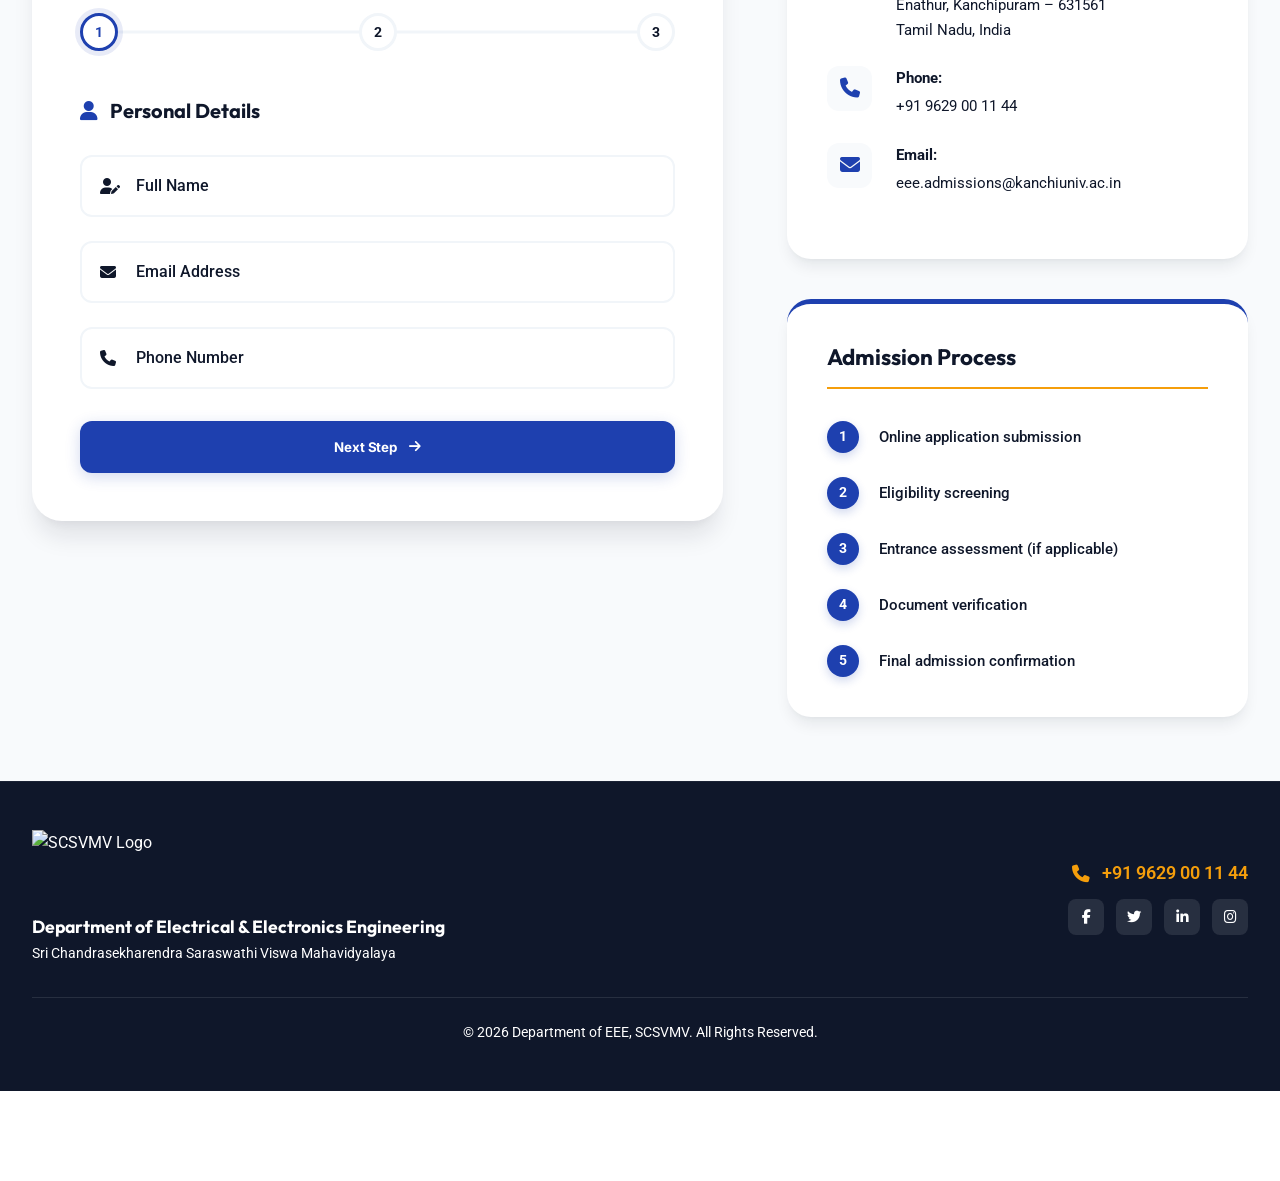
==== commit 1f9650dd: "first comit" ====
--- a/index.html
+++ b/index.html
@@ -46,6 +46,7 @@
 'https://connect.facebook.net/en_US/fbevents.js');
 fbq('init', '2396497170622210');
 fbq('track', 'PageView');
+fbq('track', 'Lead');
 </script>
 <noscript><img height="1" width="1" style="display:none"
 src="https://www.facebook.com/tr?id=2396497170622210&ev=PageView&noscript=1"
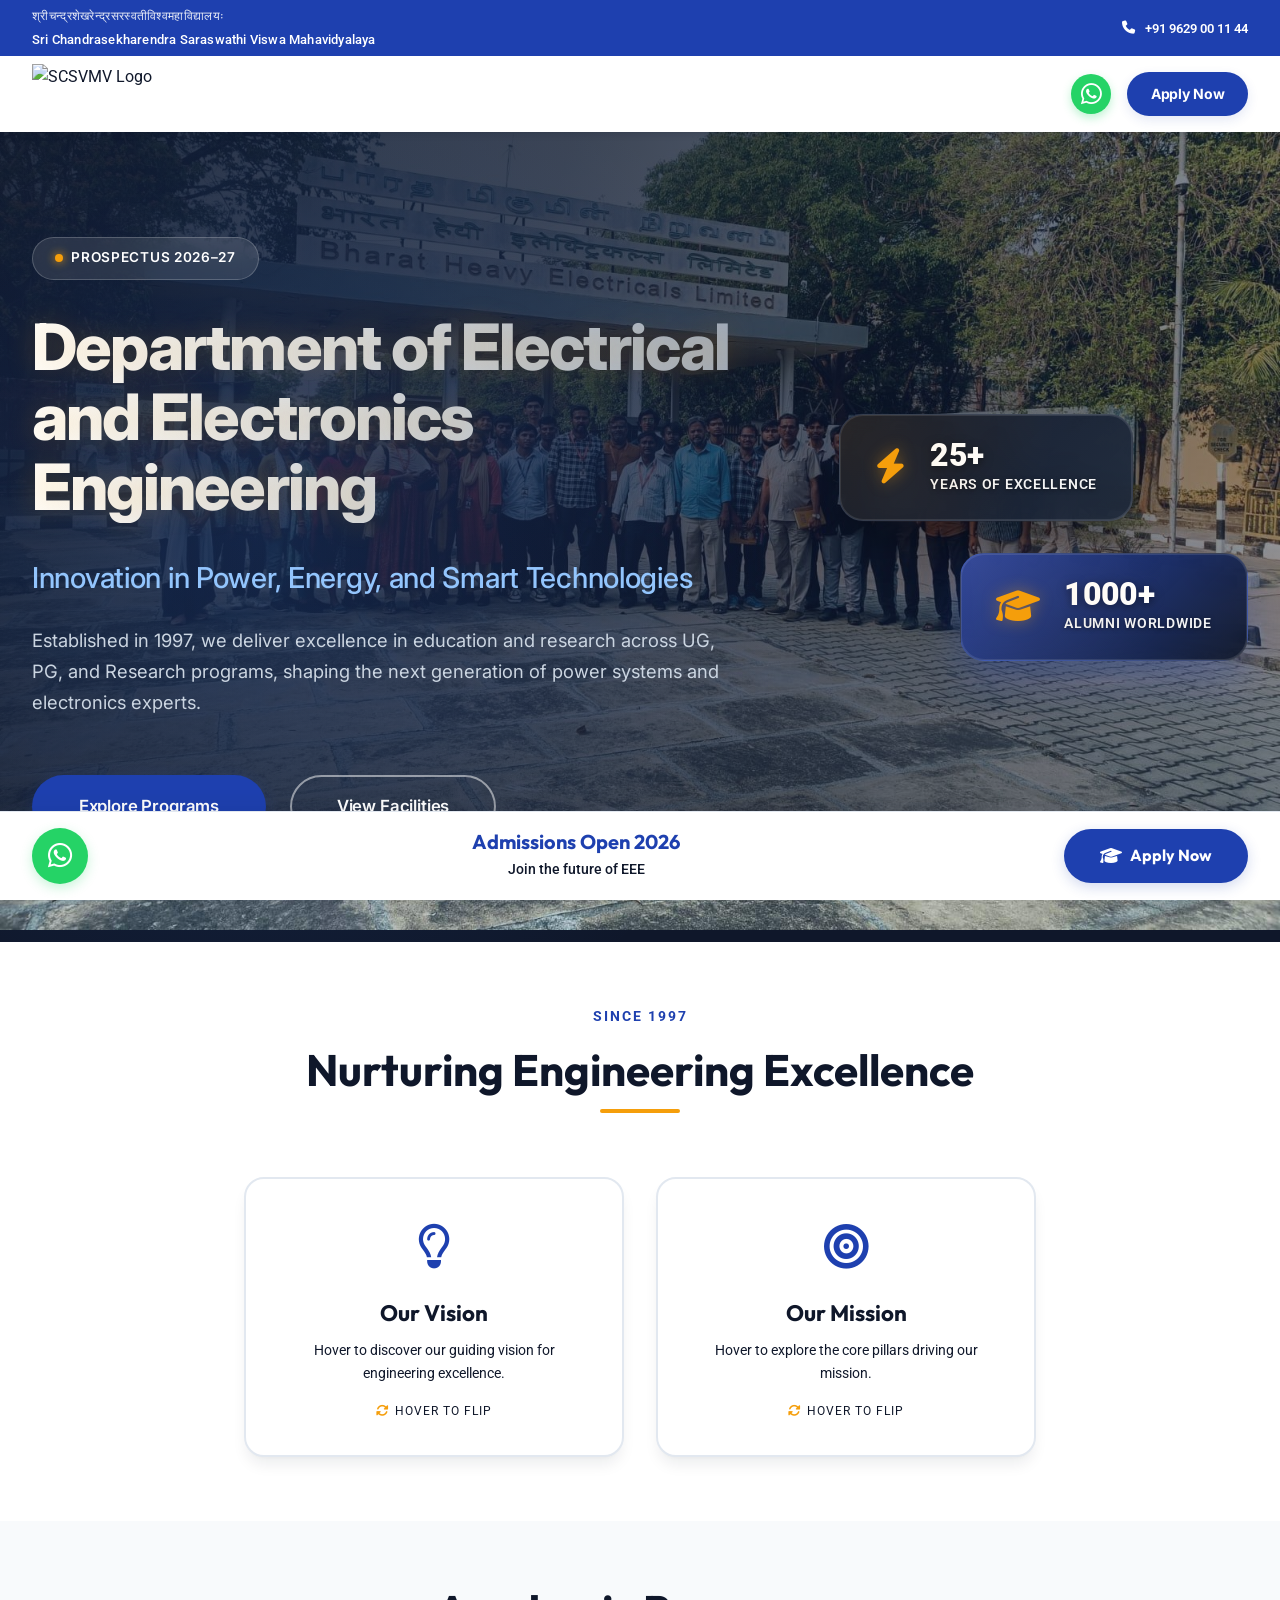
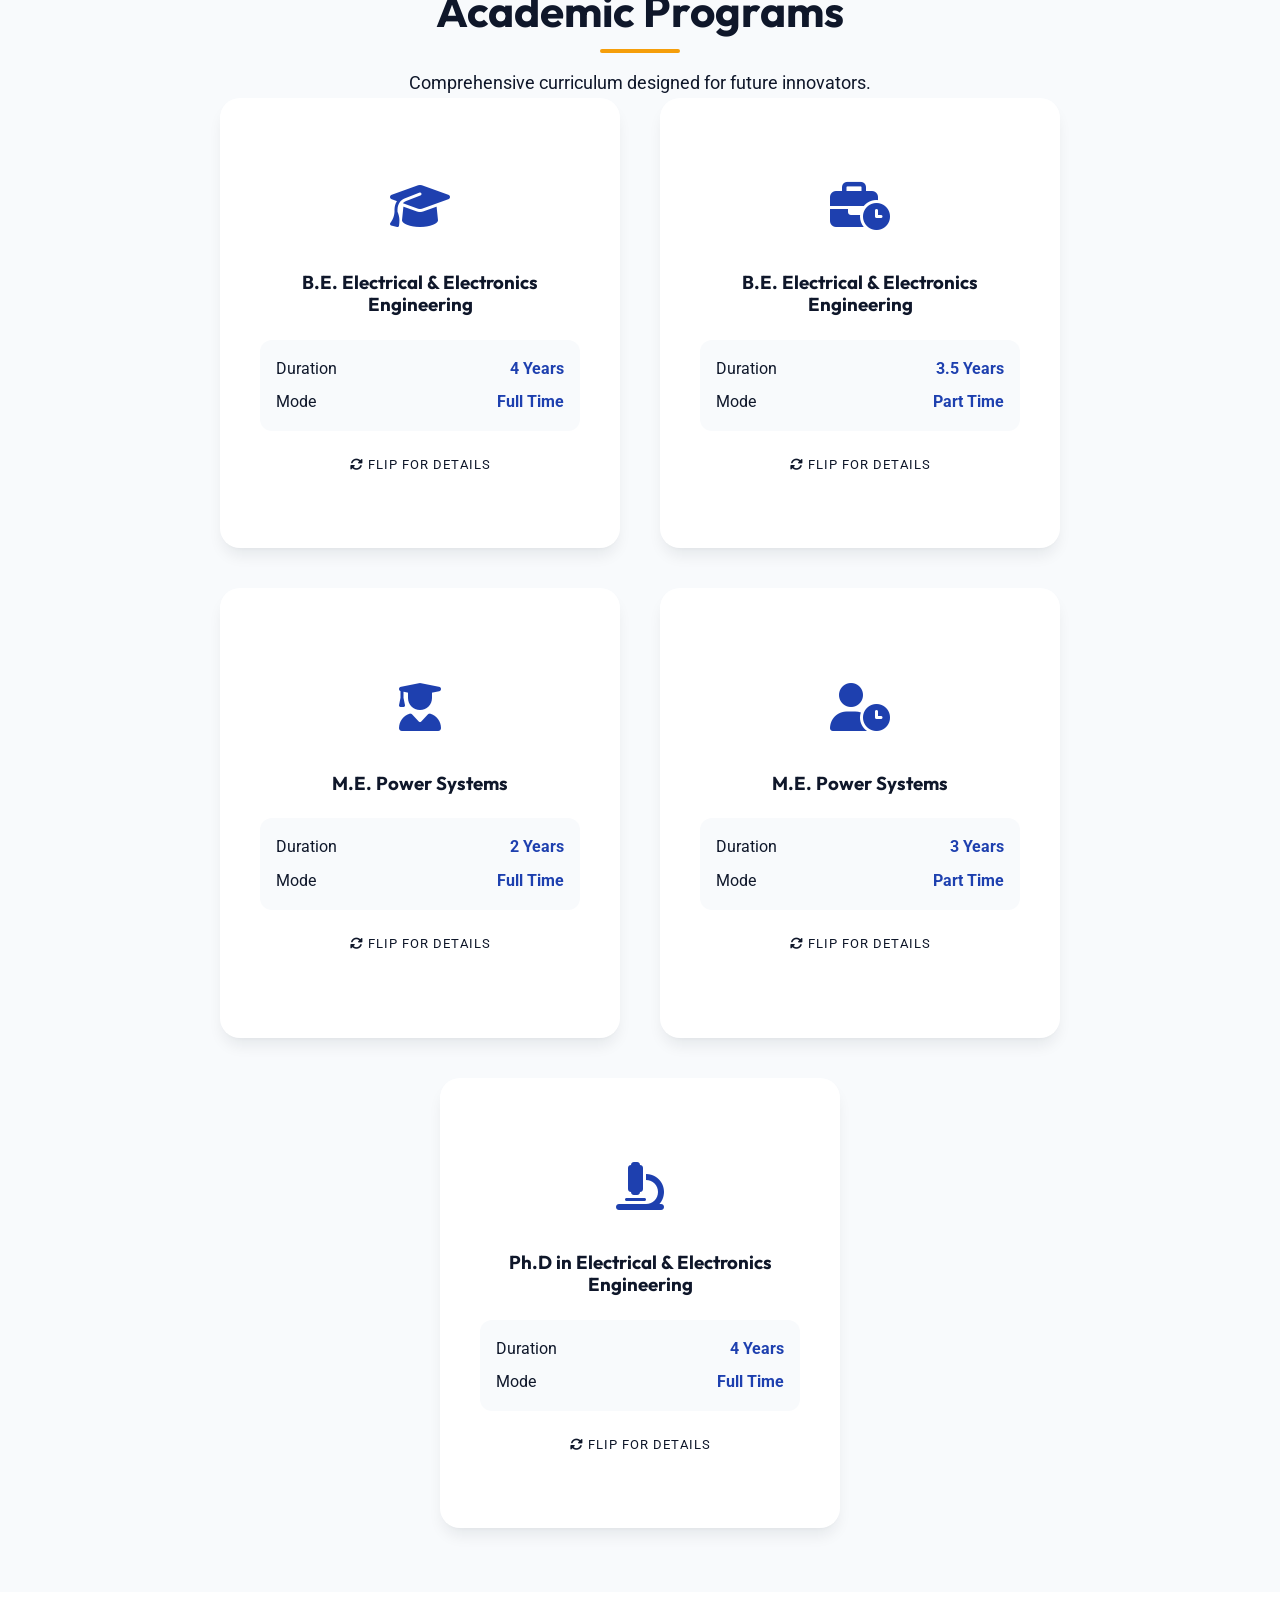
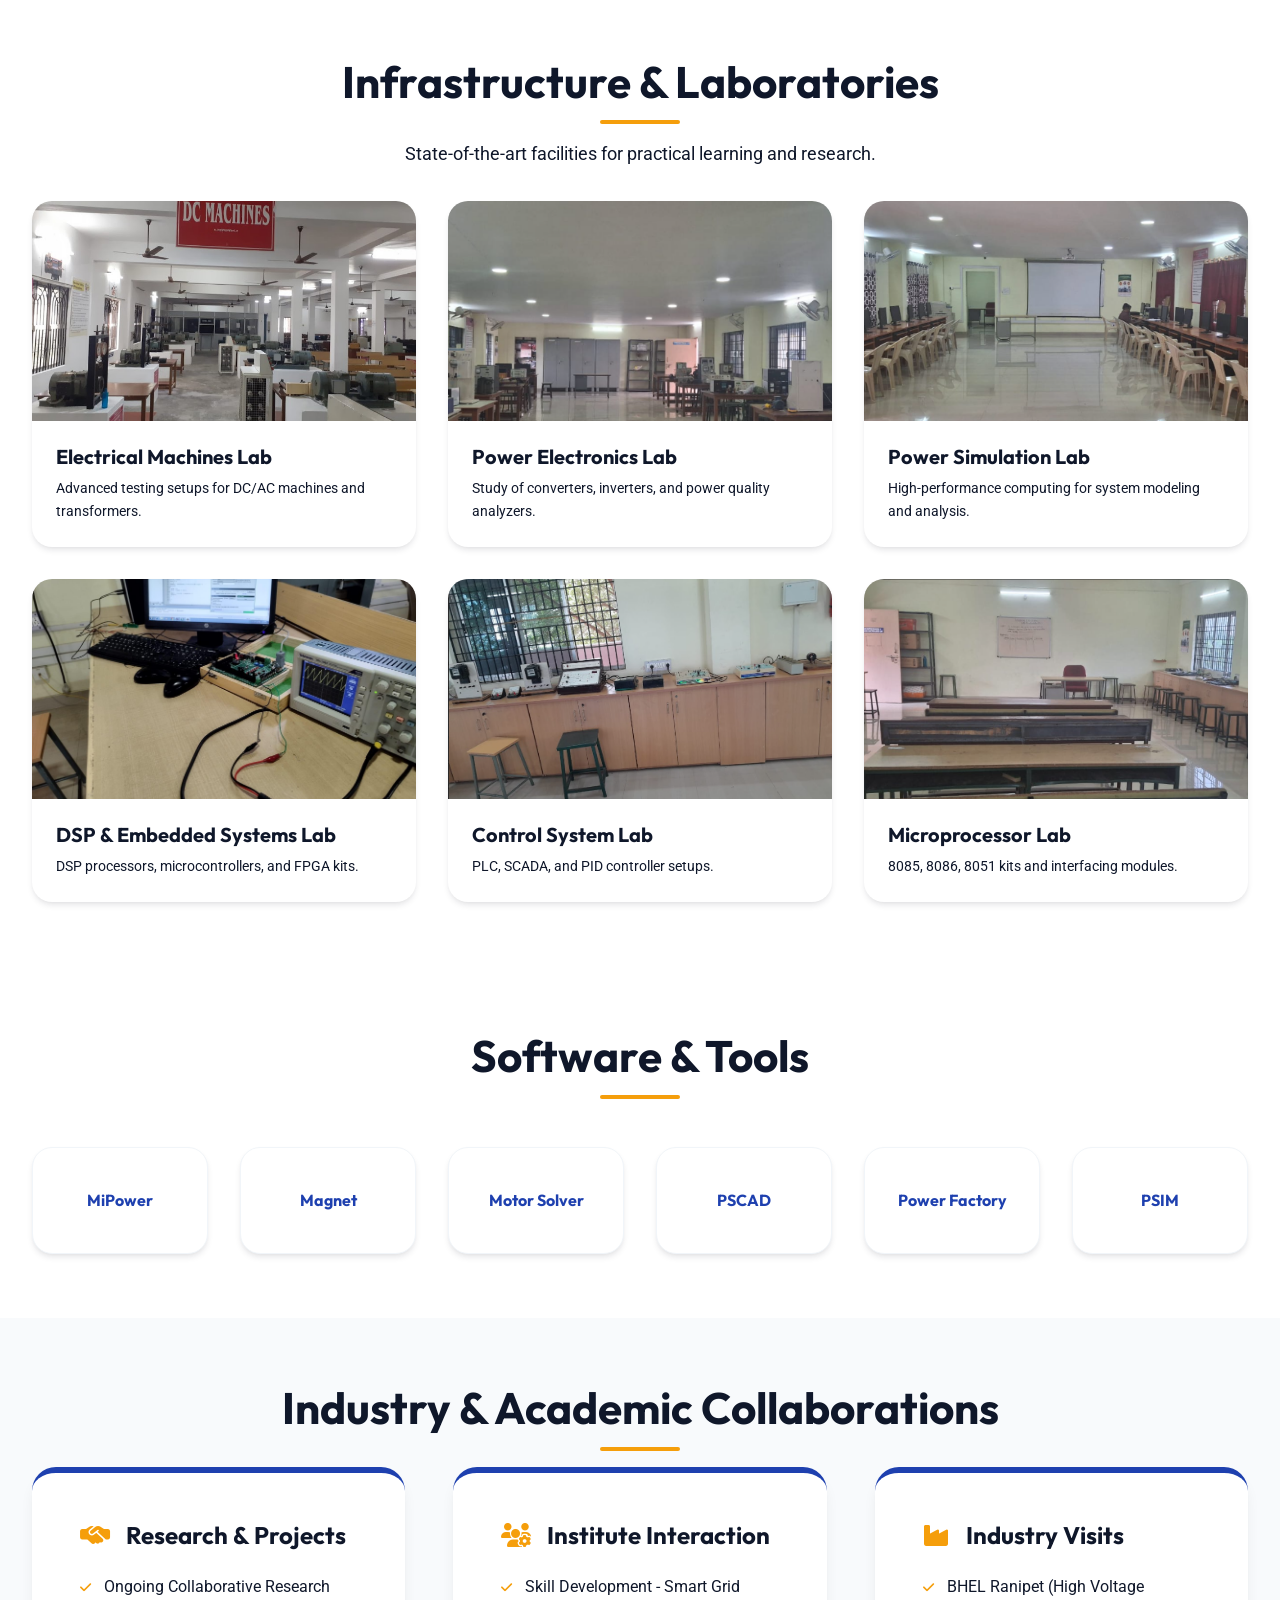
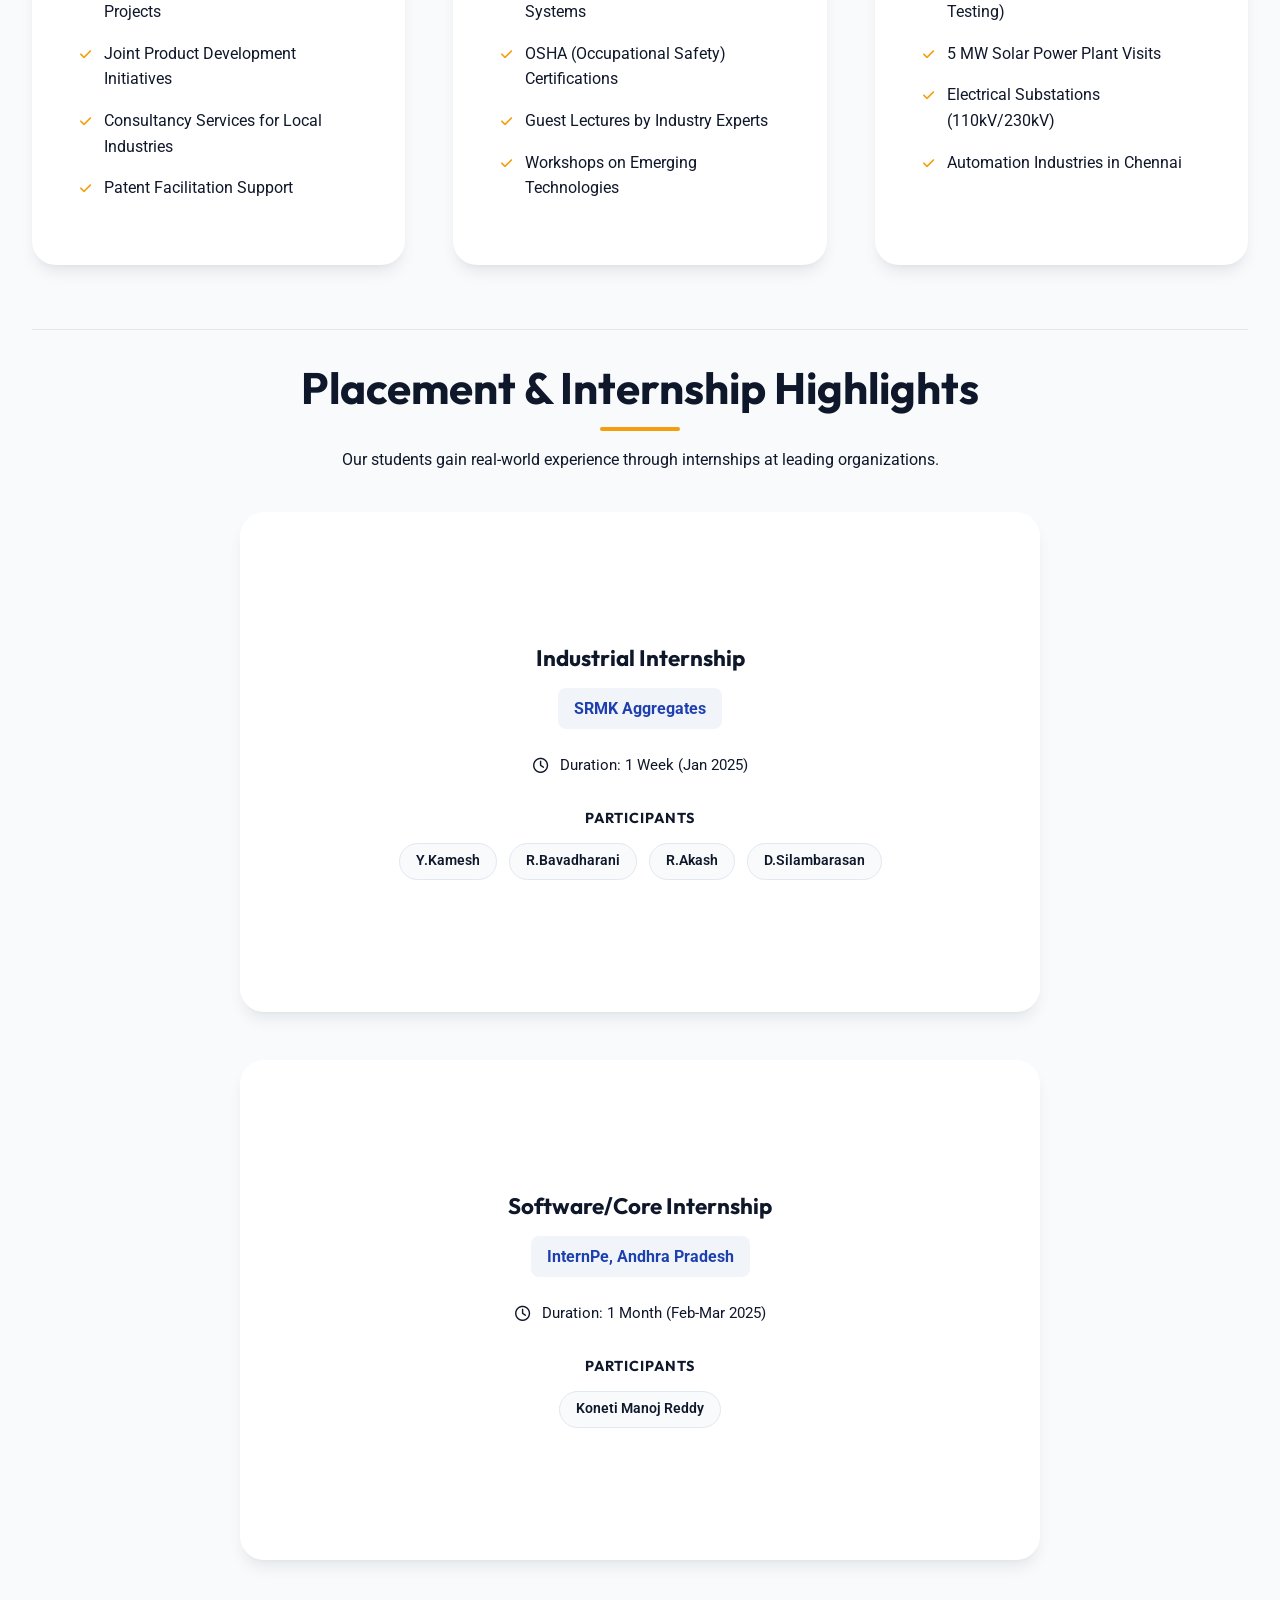
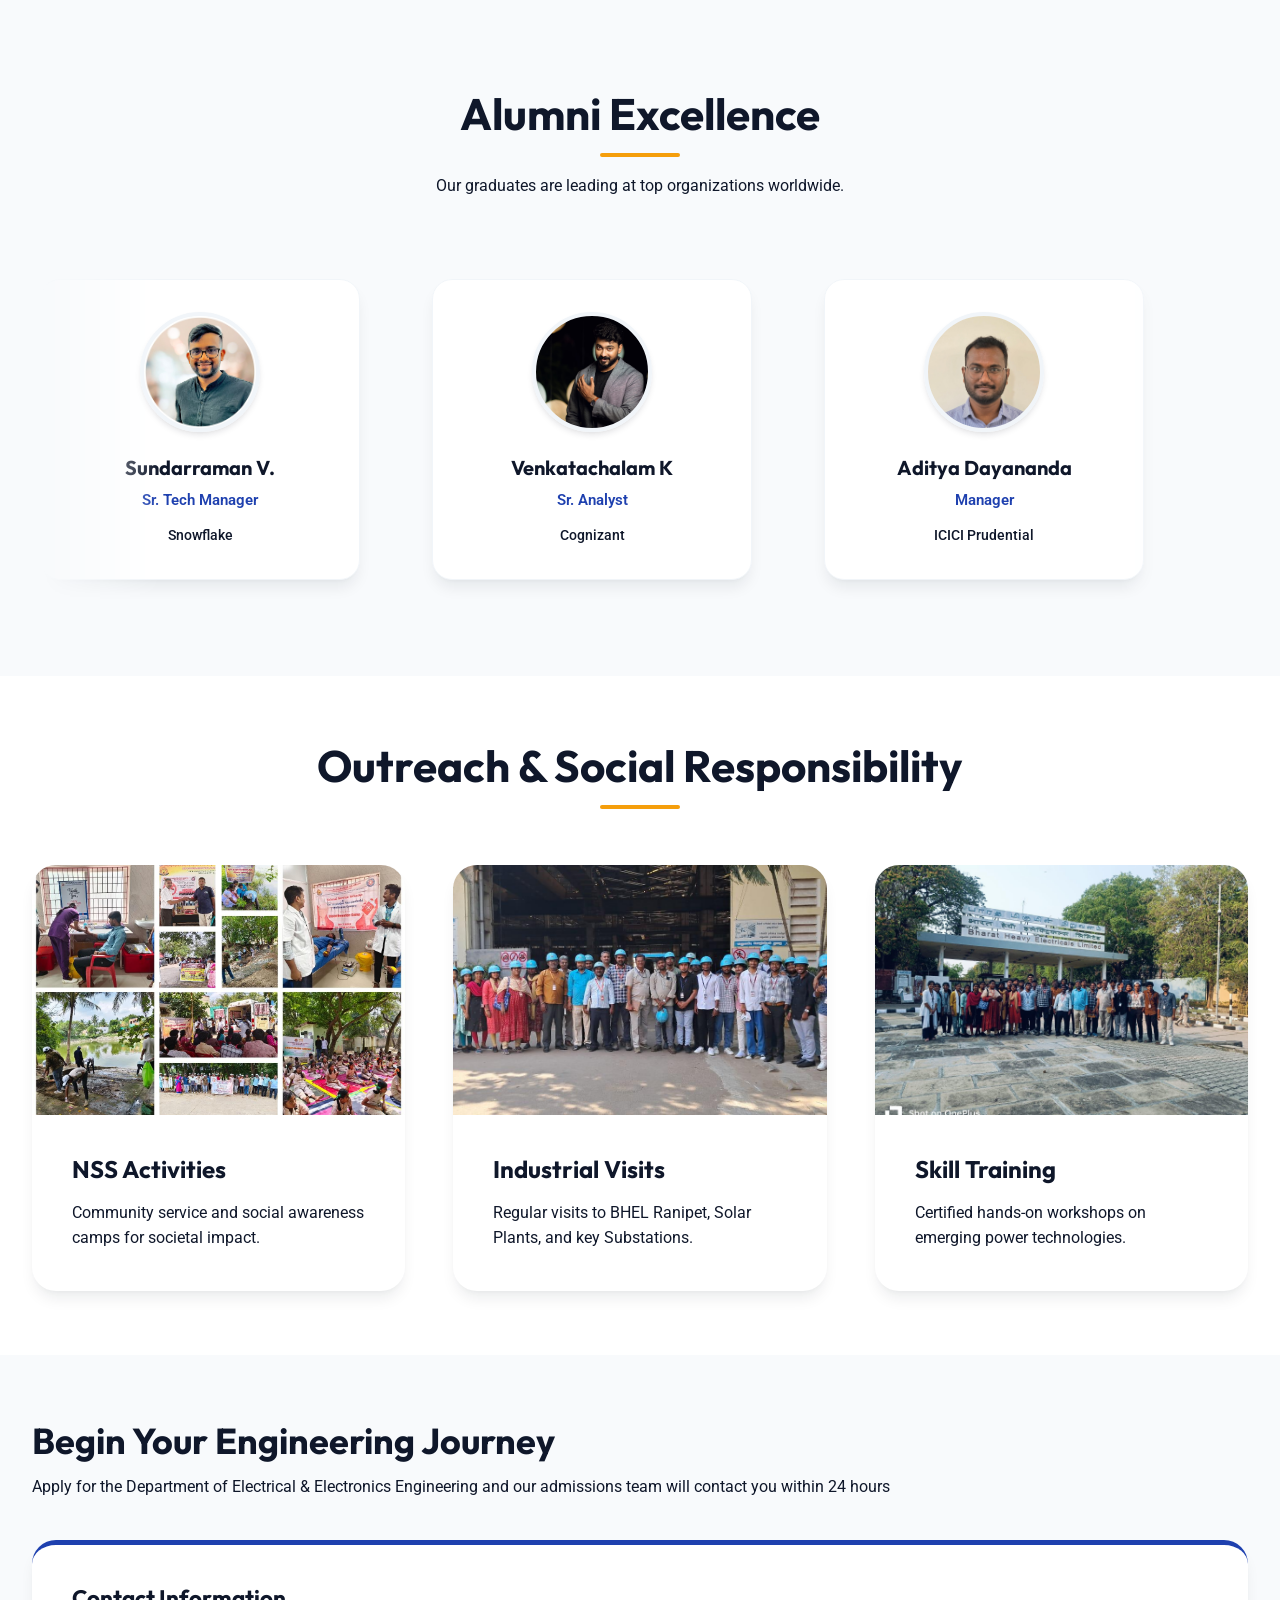
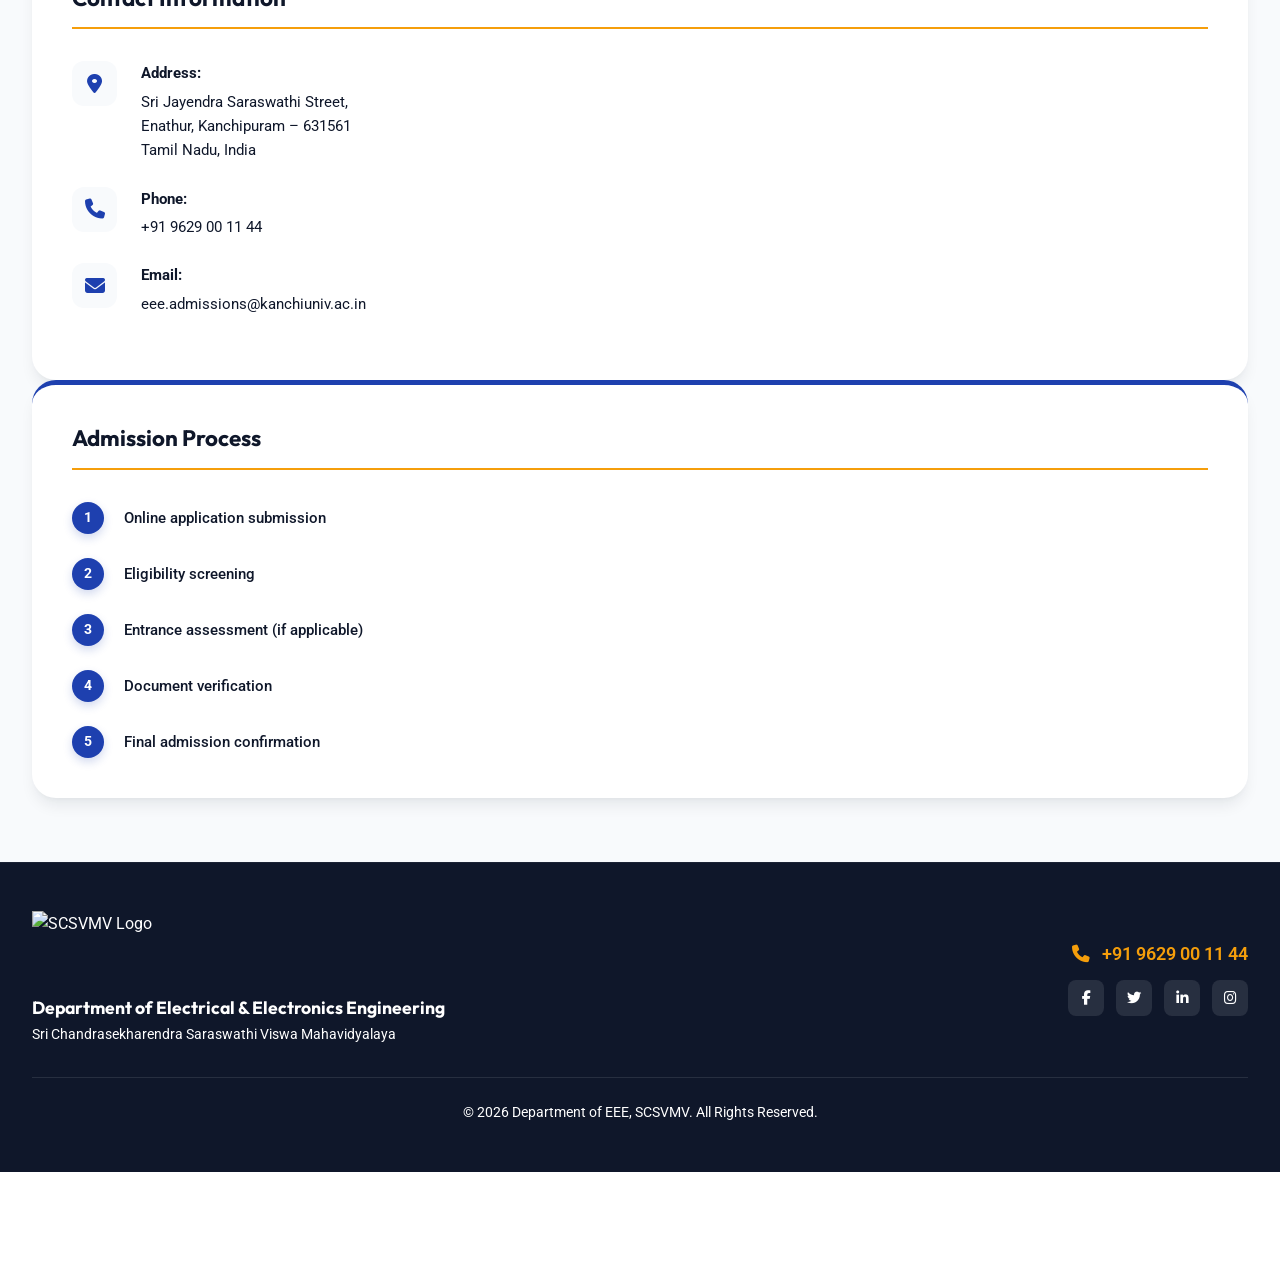
==== commit 0d4255bc: "update" ====
--- a/index.html
+++ b/index.html
@@ -4,37 +4,7 @@
 <head>
     <meta charset="UTF-8">
     <meta name="viewport" content="width=device-width, initial-scale=1.0">
-    
-    <title>B.Tech EEE at SCSVMV Kanchipuram with Placement</title>
-    <meta name="description"
-        content="Study electrical systems, power, and electronics with hands-on labs and expert faculty at SCSVMV Kanchipuram with placement guidance.">
-    <meta name="keywords" content="B.Tech EEE, Electrical and Electronics Engineering, SCSVMV Kanchipuram, placement guidance, electrical systems, power, electronics, hands-on labs, expert faculty, engineering admission">
-    <meta property="og:title" content="B.Tech EEE at SCSVMV Kanchipuram with Placement">
-    <meta property="og:description" content="Study electrical systems, power, and electronics with hands-on labs and expert faculty at SCSVMV Kanchipuram with placement guidance.">
-    
-    <!-- Google Fonts -->
-    <link rel="preconnect" href="https://fonts.googleapis.com">
-    <link rel="preconnect" href="https://fonts.gstatic.com" crossorigin>
-    <link href="https://fonts.googleapis.com/css2?family=Inter:wght@300;400;500;600;700;800;900&family=Outfit:wght@300;400;500;600;700&family=Roboto:wght@300;400;500;700&display=swap" rel="stylesheet">
-    
-    <!-- CSS -->
-    <link rel="stylesheet" href="style.css">
-    
-    <!-- Font Awesome for Icons -->
-    <link rel="stylesheet" href="https://cdnjs.cloudflare.com/ajax/libs/font-awesome/6.4.0/css/all.min.css">
-
-    <!-- Google Tag Manager -->
-   <!-- Google tag (gtag.js) -->
-<script async src="https://www.googletagmanager.com/gtag/js?id=G-TF6JBJ5G7D"></script>
-<script>
-  window.dataLayer = window.dataLayer || [];
-  function gtag(){dataLayer.push(arguments);}
-  gtag('js', new Date());
-
-  gtag('config', 'G-TF6JBJ5G7D');
-</script>
-
-<!-- Meta Pixel Code -->
+      <!-- Meta Pixel Code -->
 <script>
 !function(f,b,e,v,n,t,s)
 {if(f.fbq)return;n=f.fbq=function(){n.callMethod?
@@ -52,30 +22,65 @@
 src="https://www.facebook.com/tr?id=2396497170622210&ev=PageView&noscript=1"
 /></noscript>
 <!-- End Meta Pixel Code -->
+    <title>B.Tech EEE at SCSVMV Kanchipuram with Placement</title>
+    <meta name="description"
+        content="Study electrical systems, power, and electronics with hands-on labs and expert faculty at SCSVMV Kanchipuram with placement guidance.">
+    <meta name="keywords"
+        content="B.Tech EEE, Electrical and Electronics Engineering, SCSVMV Kanchipuram, placement guidance, electrical systems, power, electronics, hands-on labs, expert faculty, engineering admission">
+    <meta property="og:title" content="B.Tech EEE at SCSVMV Kanchipuram with Placement">
+    <meta property="og:description"
+        content="Study electrical systems, power, and electronics with hands-on labs and expert faculty at SCSVMV Kanchipuram with placement guidance.">
+
+    <!-- Google Fonts -->
+    <link rel="preconnect" href="https://fonts.googleapis.com">
+    <link rel="preconnect" href="https://fonts.gstatic.com" crossorigin>
+    <link
+        href="https://fonts.googleapis.com/css2?family=Inter:wght@300;400;500;600;700;800;900&family=Outfit:wght@300;400;500;600;700&family=Roboto:wght@300;400;500;700&display=swap"
+        rel="stylesheet">
+
+    <!-- CSS -->
+    <link rel="stylesheet" href="style.css">
+
+    <!-- Font Awesome for Icons -->
+    <link rel="stylesheet" href="https://cdnjs.cloudflare.com/ajax/libs/font-awesome/6.4.0/css/all.min.css">
+
+    <!-- Google Tag Manager -->
+    <!-- Google tag (gtag.js) -->
+    <script async src="https://www.googletagmanager.com/gtag/js?id=G-TF6JBJ5G7D"></script>
+    <script>
+        window.dataLayer = window.dataLayer || [];
+        function gtag() { dataLayer.push(arguments); }
+        gtag('js', new Date());
+
+        gtag('config', 'G-TF6JBJ5G7D');
+    </script>
 
 
     <!-- End Google Tag Manager -->
 
     <!-- Microsoft Clarity -->
     <script type="text/javascript">
-    (function(c,l,a,r,i,t,y){
-    c[a]=c[a]||function(){(c[a].q=c[a].q||[]).push(arguments)};
-    t=l.createElement(r);
-    t.async=1;
-    t.src="https://www.clarity.ms/tag/"+i;
-    y=l.getElementsByTagName(r)[0];
-    y.parentNode.insertBefore(t,y);
-    })(window, document, "clarity", "script", "w0q8s4gyov");
+        (function (c, l, a, r, i, t, y) {
+            c[a] = c[a] || function () { (c[a].q = c[a].q || []).push(arguments) };
+            t = l.createElement(r);
+            t.async = 1;
+            t.src = "https://www.clarity.ms/tag/" + i;
+            y = l.getElementsByTagName(r)[0];
+            y.parentNode.insertBefore(t, y);
+        })(window, document, "clarity", "script", "w0q8s4gyov");
     </script>
     <!-- End Microsoft Clarity -->
 
-     <!-- Google Tag Manager -->
-<script>(function(w,d,s,l,i){w[l]=w[l]||[];w[l].push({'gtm.start':
-new Date().getTime(),event:'gtm.js'});var f=d.getElementsByTagName(s)[0],
-j=d.createElement(s),dl=l!='dataLayer'?'&l='+l:'';j.async=true;j.src=
-'https://www.googletagmanager.com/gtm.js?id='+i+dl;f.parentNode.insertBefore(j,f);
-})(window,document,'script','dataLayer','GTM-WL43S6D6');</script>
-<!-- End Google Tag Manager -->
+    <!-- Google Tag Manager -->
+    <script>(function (w, d, s, l, i) {
+            w[l] = w[l] || []; w[l].push({
+                'gtm.start':
+                    new Date().getTime(), event: 'gtm.js'
+            }); var f = d.getElementsByTagName(s)[0],
+                j = d.createElement(s), dl = l != 'dataLayer' ? '&l=' + l : ''; j.async = true; j.src =
+                    'https://www.googletagmanager.com/gtm.js?id=' + i + dl; f.parentNode.insertBefore(j, f);
+        })(window, document, 'script', 'dataLayer', 'GTM-WL43S6D6');</script>
+    <!-- End Google Tag Manager -->
 
     <!-- Email Logic -->
     <script type="text/javascript" src="https://cdn.jsdelivr.net/npm/@emailjs/browser@3/dist/email.min.js"></script>
@@ -83,10 +88,10 @@
 </head>
 
 <body>
-   <!-- Google Tag Manager (noscript) -->
-<noscript><iframe src="https://www.googletagmanager.com/ns.html?id=GTM-WL43S6D6"
-height="0" width="0" style="display:none;visibility:hidden"></iframe></noscript>
-<!-- End Google Tag Manager (noscript) -->
+    <!-- Google Tag Manager (noscript) -->
+    <noscript><iframe src="https://www.googletagmanager.com/ns.html?id=GTM-WL43S6D6" height="0" width="0"
+            style="display:none;visibility:hidden"></iframe></noscript>
+    <!-- End Google Tag Manager (noscript) -->
 
     <!-- University Brand Header -->
     <header class="univ-header-wrapper">
@@ -134,7 +139,9 @@
                         title="Chat with us on WhatsApp">
                         <i class="fa-brands fa-whatsapp"></i>
                     </a>
-                    <a href="https://admissions.kanchiuniv.ac.in/" target="_blank" class="btn btn-primary btn-apply-header">Apply Now</a>
+                    <a href="javascript:void(0)"
+                        class="btn btn-primary btn-apply-header npfWidgetButton npfWidget-546aaf4137e7beff1abb57a4a9ac072c">Apply
+                        Now</a>
                 </div>
             </div>
         </div>
@@ -211,7 +218,8 @@
                                     <i class="fa-regular fa-lightbulb"></i>
                                 </div>
                                 <h3>Vision</h3>
-                                <p>To be an ambient venue for the people community to get excelled in the field of EEE along with traditional ethics.</p>
+                                <p>To be an ambient venue for the people community to get excelled in the field of EEE
+                                    along with traditional ethics.</p>
                             </div>
                         </div>
                     </div>
@@ -582,7 +590,8 @@
                                 </div>
                             </div>
                             <div class="flip-card-back">
-                                <img src="assets/images/internship_srmk.jpg" alt="SRMK Aggregates Internship" class="upright-image">
+                                <img src="assets/images/internship_srmk.jpg" alt="SRMK Aggregates Internship"
+                                    class="upright-image">
                             </div>
                         </div>
                     </div>
@@ -628,7 +637,8 @@
                     <div class="alumni-track">
                         <!-- Card 1: Sundarraman V. -->
                         <div class="alumni-card">
-                            <div class="alumni-img" style="background-image: url('assets/images/alumni_sundarraman.png');">
+                            <div class="alumni-img"
+                                style="background-image: url('assets/images/alumni_sundarraman.png');">
                             </div>
                             <div class="alumni-info">
                                 <h4>Sundarraman V.</h4>
@@ -639,7 +649,8 @@
 
                         <!-- Card 2: Venkatachalam K -->
                         <div class="alumni-card">
-                            <div class="alumni-img" style="background-image: url('assets/images/alumni_venkatachalam.png');">
+                            <div class="alumni-img"
+                                style="background-image: url('assets/images/alumni_venkatachalam.png');">
                             </div>
                             <div class="alumni-info">
                                 <h4>Venkatachalam K</h4>
@@ -650,7 +661,8 @@
 
                         <!-- Card 3: Aditya Dayananda -->
                         <div class="alumni-card">
-                            <div class="alumni-img" style="background-image: url('assets/images/alumni_aditya_d.jpg');"></div>
+                            <div class="alumni-img" style="background-image: url('assets/images/alumni_aditya_d.jpg');">
+                            </div>
                             <div class="alumni-info">
                                 <h4>Aditya Dayananda</h4>
                                 <span class="alumni-designation">Manager</span>
@@ -671,7 +683,8 @@
 
                         <!-- Card 5: Charan Raj -->
                         <div class="alumni-card">
-                            <div class="alumni-img" style="background-image: url('assets/images/alumni_charan.png');"></div>
+                            <div class="alumni-img" style="background-image: url('assets/images/alumni_charan.png');">
+                            </div>
                             <div class="alumni-info">
                                 <h4>Charan Raj</h4>
                                 <span class="alumni-designation">Principal Engineer</span>
@@ -681,7 +694,8 @@
 
                         <!-- Card 6: Ravishankar Balou -->
                         <div class="alumni-card">
-                            <div class="alumni-img" style="background-image: url('assets/images/alumni_ravishankar.png');">
+                            <div class="alumni-img"
+                                style="background-image: url('assets/images/alumni_ravishankar.png');">
                             </div>
                             <div class="alumni-info">
                                 <h4>Ravishankar Balou</h4>
@@ -729,191 +743,64 @@
 
     <!-- Apply Section -->
     <section class="apply-section" id="apply">
-        <div class="container overflow-visible">
-            <div class="apply-grid">
-                <!-- Left: Application Form -->
-                <div class="apply-form-container">
-                    <div class="apply-header">
-                        <h2 class="form-title">Begin Your Engineering Journey</h2>
-                        <p class="form-subtitle">Apply for the Department of Electrical & Electronics Engineering and
-                            our admissions team will contact you within 24 hours</p>
-                    </div>
-
-                    <form id="admissionForm">
-                        <!-- Progress Indicator -->
-                        <div class="form-progress-indicator">
-                            <div class="progress-bar-fill" id="progressBar" style="width: 0%;"></div>
-                            <div class="step-node active" data-step="1">1</div>
-                            <div class="step-node" data-step="2">2</div>
-                            <div class="step-node" data-step="3">3</div>
-                        </div>
-
-                        <!-- Step 1: Personal Details -->
-                        <div class="form-step active" data-step="1">
-                            <div class="form-section">
-                                <h3 class="form-section-header"><i class="fa-solid fa-user"></i> Personal Details</h3>
-                                <div class="form-row">
-                                    <div class="form-group floating-label-group">
-                                        <div class="input-with-icon">
-                                            <input type="text" id="fullName" name="from_name" required placeholder=" "
-                                                autocomplete="name">
-                                            <i class="fa-solid fa-user-pen field-icon"></i>
-                                            <label for="fullName">Full Name</label>
-                                        </div>
-                                    </div>
-                                    <div class="form-group floating-label-group">
-                                        <div class="input-with-icon">
-                                            <input type="email" id="email" name="reply_to" required placeholder=" "
-                                                autocomplete="email">
-                                            <i class="fa-solid fa-envelope field-icon"></i>
-                                            <label for="email">Email Address</label>
-                                        </div>
-                                    </div>
-                                </div>
-                                <div class="form-group floating-label-group">
-                                    <div class="input-with-icon">
-                                        <input type="tel" id="phone" name="phone_number" required placeholder=" "
-                                            autocomplete="tel">
-                                        <i class="fa-solid fa-phone field-icon"></i>
-                                        <label for="phone">Phone Number</label>
-                                    </div>
-                                </div>
-                            </div>
-                            <div class="step-actions">
-                                <button type="button" class="btn btn-primary btn-next btn-ripple">
-                                    Next Step <i class="fa-solid fa-arrow-right"></i>
-                                </button>
-                            </div>
-                        </div>
-
-                        <!-- Step 2: Academic & Program -->
-                        <div class="form-step" data-step="2">
-                            <div class="form-section">
-                                <h3 class="form-section-header"><i class="fa-solid fa-graduation-cap"></i> Academic &
-                                    Program</h3>
-                                <div class="form-group floating-label-group">
-                                    <div class="input-with-icon">
-                                        <select id="program" name="selected_program" required
-                                            onchange="this.setAttribute('value', this.value);">
-                                            <option value="" disabled selected></option>
-                                            <option value="be_ft">B.E Electrical & Electronics Engineering (Full Time) –
-                                                4 Years</option>
-                                            <option value="be_pt">B.E Electrical & Electronics Engineering (Part Time) –
-                                                3.5 Years</option>
-                                            <option value="me_ps_ft">M.E Power Systems (Full Time) – 2 Years</option>
-                                            <option value="me_ps_pt">M.E Power Systems (Part Time) – 3 Years</option>
-                                            <option value="phd">Ph.D in Electrical & Electronics Engineering (Full Time)
-                                            </option>
-                                        </select>
-                                        <i class="fa-solid fa-book-open field-icon"></i>
-                                        <label for="program">Program of Interest</label>
-                                    </div>
-                                </div>
-                                <div class="form-group floating-label-group">
-                                    <div class="input-with-icon">
-                                        <input type="text" id="qualification" name="qualification" required
-                                            placeholder=" ">
-                                        <i class="fa-solid fa-award field-icon"></i>
-                                        <label for="qualification">Highest Qualification (e.g., 12th, Diploma)</label>
-                                    </div>
-                                </div>
-                            </div>
-                            <div class="step-actions">
-                                <button type="button" class="btn btn-prev">Back</button>
-                                <button type="button" class="btn btn-primary btn-next btn-ripple">
-                                    Next Step <i class="fa-solid fa-arrow-right"></i>
-                                </button>
-                            </div>
-                        </div>
-
-                        <!-- Step 3: Finalize -->
-                        <div class="form-step" data-step="3">
-                            <div class="form-section">
-                                <h3 class="form-section-header"><i class="fa-solid fa-message"></i> Additional
-                                    Information</h3>
-                                <div class="form-group floating-label-group">
-                                    <div class="input-with-icon">
-                                        <textarea id="message" name="message" rows="4" placeholder=" "></textarea>
-                                        <label for="message">Tell us about your interests (Optional)</label>
-                                    </div>
-                                </div>
-                            </div>
-                            <div class="step-actions">
-                                <button type="button" class="btn btn-prev">Back</button>
-                                <button type="submit" class="btn btn-primary btn-submit btn-ripple" id="submitBtn"
-                                    disabled>
-                                    <span class="btn-text">Submit Application <i
-                                            class="fa-solid fa-paper-plane"></i></span>
-                                    <div class="spinner"></div>
-                                </button>
-                            </div>
-                        </div>
-                    </form>
-
-                    <!-- Success Message -->
-                    <div id="formSuccess" style="display: none;">
-                        <div class="form-success-wrapper">
-                            <div class="success-icon"><i class="fa-solid fa-check"></i></div>
-                            <h3>Application Submitted!</h3>
-                            <p>We have received your enquiry. Our admission cell will contact you shortly.</p>
-                            <button onclick="resetForm()" class="btn btn-primary">Submit Another</button>
-                        </div>
-                    </div>
-                </div>
-
-                <!-- Right Side Information Panel -->
-                <div class="apply-info-panel">
-                    <!-- Contact Card -->
-                    <div class="info-card">
-                        <h3 class="info-card-title">Contact Information</h3>
-                        <div class="info-item">
-                            <i class="fa-solid fa-location-dot"></i>
-                            <div>
-                                <strong>Address:</strong>
-                                <p>Sri Jayendra Saraswathi Street,<br>Enathur, Kanchipuram – 631561<br>Tamil Nadu, India
-                                </p>
-                            </div>
-                        </div>
-                        <div class="info-item">
-                            <i class="fa-solid fa-phone"></i>
-                            <div>
-                                <strong>Phone:</strong>
-                                <p>+91 9629 00 11 44</p>
-                            </div>
-                        </div>
-                        <div class="info-item">
-                            <i class="fa-solid fa-envelope"></i>
-                            <div>
-                                <strong>Email:</strong>
-                                <p>eee.admissions@kanchiuniv.ac.in</p>
-                            </div>
-                        </div>
-                    </div>
-
-                    <!-- Admission Process Card -->
-                    <div class="info-card">
-                        <h3 class="info-card-title">Admission Process</h3>
-                        <div class="process-steps">
-                            <div class="step">
-                                <span class="step-num">1</span>
-                                <p>Online application submission</p>
-                            </div>
-                            <div class="step">
-                                <span class="step-num">2</span>
-                                <p>Eligibility screening</p>
-                            </div>
-                            <div class="step">
-                                <span class="step-num">3</span>
-                                <p>Entrance assessment (if applicable)</p>
-                            </div>
-                            <div class="step">
-                                <span class="step-num">4</span>
-                                <p>Document verification</p>
-                            </div>
-                            <div class="step">
-                                <span class="step-num">5</span>
-                                <p>Final admission confirmation</p>
-                            </div>
+        <div class="container">
+            <div class="apply-centered-header">
+                <h2 class="form-title">Begin Your Engineering Journey</h2>
+                <p class="form-subtitle">Apply for the Department of Electrical &amp; Electronics Engineering and
+                    our admissions team will contact you within 24 hours</p>
+            </div>
+
+            <!-- Info Cards Row -->
+            <div class="apply-info-row">
+                <!-- Contact Card -->
+                <div class="info-card">
+                    <h3 class="info-card-title">Contact Information</h3>
+                    <div class="info-item">
+                        <i class="fa-solid fa-location-dot"></i>
+                        <div>
+                            <strong>Address:</strong>
+                            <p>Sri Jayendra Saraswathi Street,<br>Enathur, Kanchipuram – 631561<br>Tamil Nadu, India</p>
+                        </div>
+                    </div>
+                    <div class="info-item">
+                        <i class="fa-solid fa-phone"></i>
+                        <div>
+                            <strong>Phone:</strong>
+                            <p>+91 9629 00 11 44</p>
+                        </div>
+                    </div>
+                    <div class="info-item">
+                        <i class="fa-solid fa-envelope"></i>
+                        <div>
+                            <strong>Email:</strong>
+                            <p>eee.admissions@kanchiuniv.ac.in</p>
+                        </div>
+                    </div>
+                </div>
+
+                <!-- Admission Process Card -->
+                <div class="info-card">
+                    <h3 class="info-card-title">Admission Process</h3>
+                    <div class="process-steps">
+                        <div class="step">
+                            <span class="step-num">1</span>
+                            <p>Online application submission</p>
+                        </div>
+                        <div class="step">
+                            <span class="step-num">2</span>
+                            <p>Eligibility screening</p>
+                        </div>
+                        <div class="step">
+                            <span class="step-num">3</span>
+                            <p>Entrance assessment (if applicable)</p>
+                        </div>
+                        <div class="step">
+                            <span class="step-num">4</span>
+                            <p>Document verification</p>
+                        </div>
+                        <div class="step">
+                            <span class="step-num">5</span>
+                            <p>Final admission confirmation</p>
                         </div>
                     </div>
                 </div>
@@ -978,7 +865,8 @@
                     </div>
                 </div>
                 <div class="fab-right">
-                    <a href="https://admissions.kanchiuniv.ac.in/" target="_blank" class="fab-apply-btn">
+                    <a href="javascript:void(0)"
+                        class="fab-apply-btn npfWidgetButton npfWidget-546aaf4137e7beff1abb57a4a9ac072c">
                         <i class="fa-solid fa-graduation-cap"></i> Apply Now
                     </a>
                 </div>
@@ -995,7 +883,9 @@
                     <i class="fa-brands fa-whatsapp"></i>
                     <span>WhatsApp</span>
                 </a>
-                <a href="https://admissions.kanchiuniv.ac.in/" target="_blank" class="fab-mobile-btn fab-apply-btn-mobile" aria-label="Apply Now">
+                <a href="javascript:void(0)"
+                    class="fab-mobile-btn fab-apply-btn-mobile npfWidgetButton npfWidget-546aaf4137e7beff1abb57a4a9ac072c"
+                    aria-label="Apply Now">
                     <i class="fa-solid fa-graduation-cap"></i>
                     <span>Apply Now</span>
                 </a>
@@ -1005,6 +895,10 @@
 
     <!-- Scripts -->
     <script src="script.js"></script>
+    <script
+        type="text/javascript">var s = document.createElement("script"); s.type = "text/javascript"; s.async = true; s.src = "https://widgets.in6.nopaperforms.com/emwgts.js"; document.body.appendChild(s);</script>
+    <script src="https://in6cdn.npfs.co/js/widget/npfwpopup.js"></script>
+    <script>let npfW546aaf4137e7beff1abb57a4a9ac072c = new NpfWidgetsInit({ 'widgetId': '546aaf4137e7beff1abb57a4a9ac072c', 'baseurl': 'widgets.in6.nopaperforms.com', 'formTitle': 'Enquiry Form', 'titleColor': '#FF0033', 'backgroundColor': '#ddd', 'iframeHeight': '500px', 'buttonbgColor': '#4c79dc', 'buttonTextColor': '#FFF', });</script>
 </body>
 
 </html>
--- a/style.css
+++ b/style.css
@@ -3112,4 +3112,6 @@
     .alumni-track {
         gap: 1.5rem;
     }
-}+}
+/* Ensure phone number stays on one line */
+.top-phone, .footer-contact-item { white-space: nowrap !important; }
